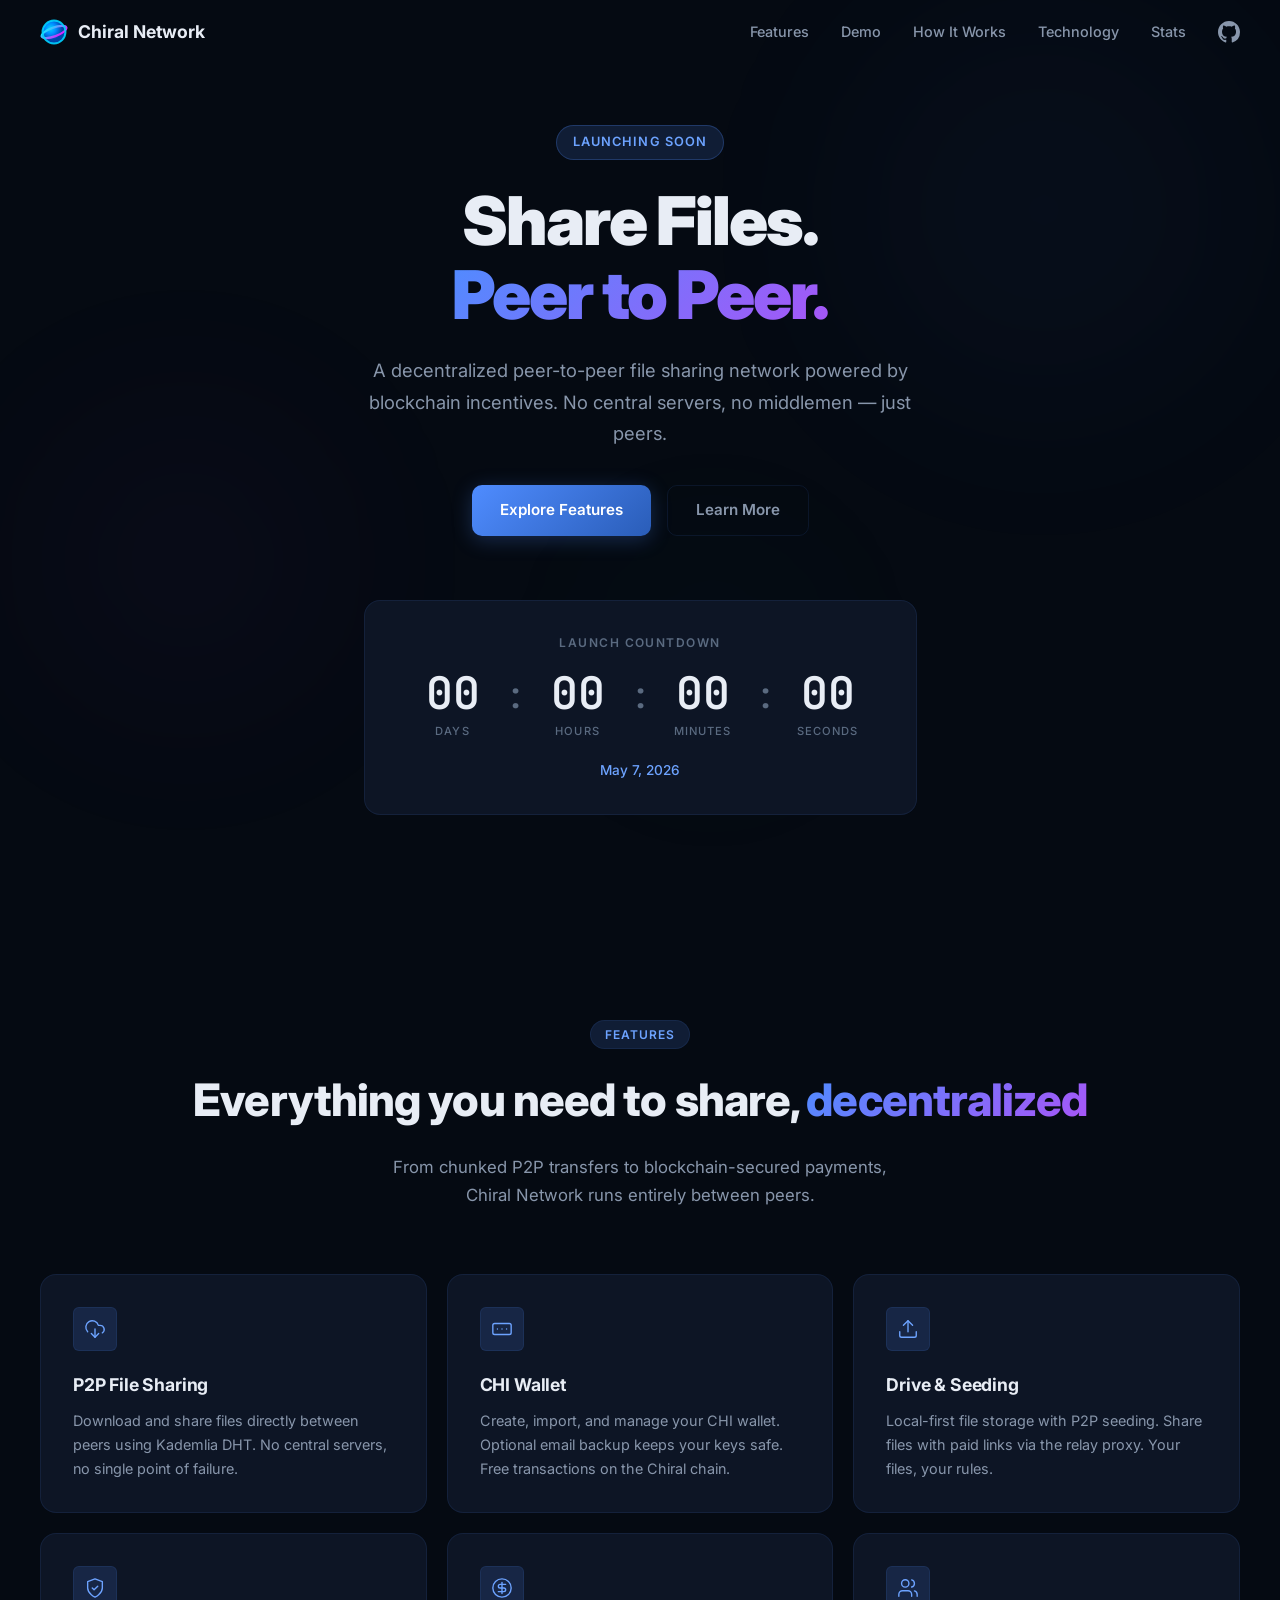
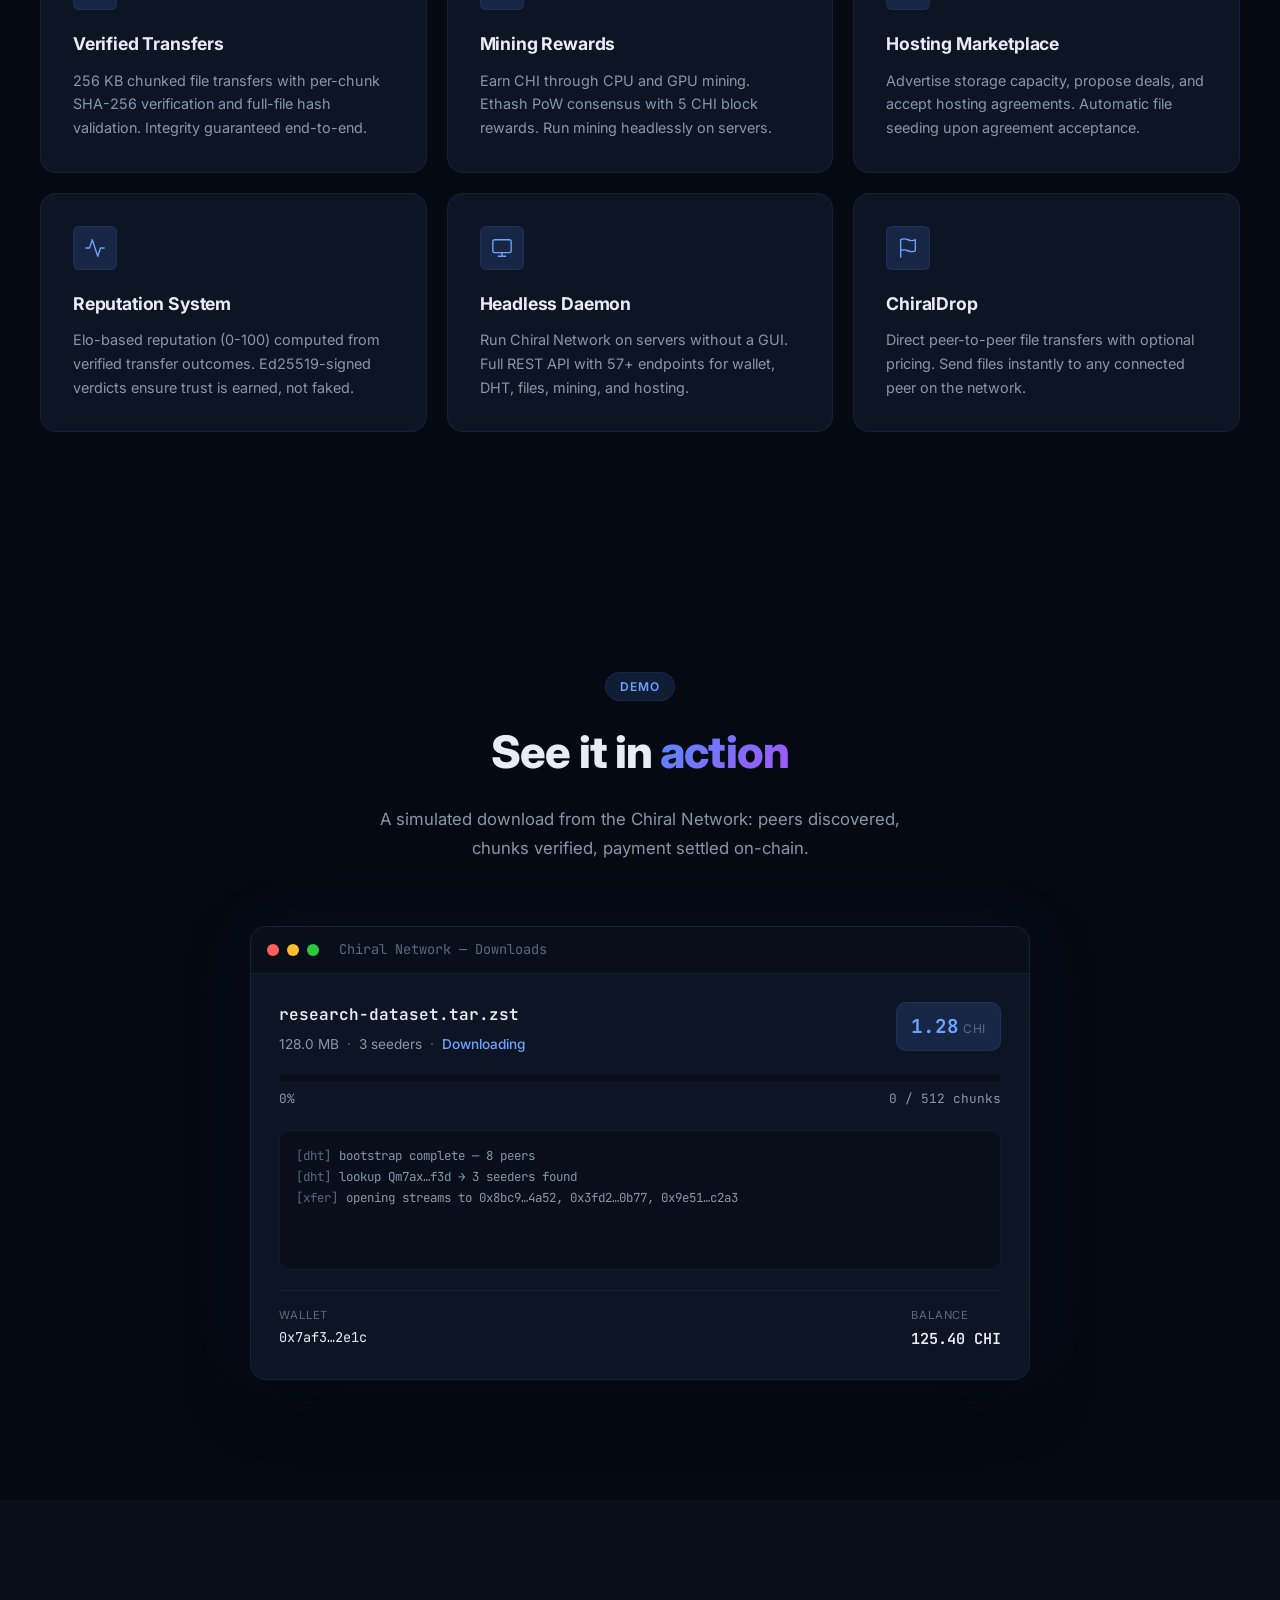
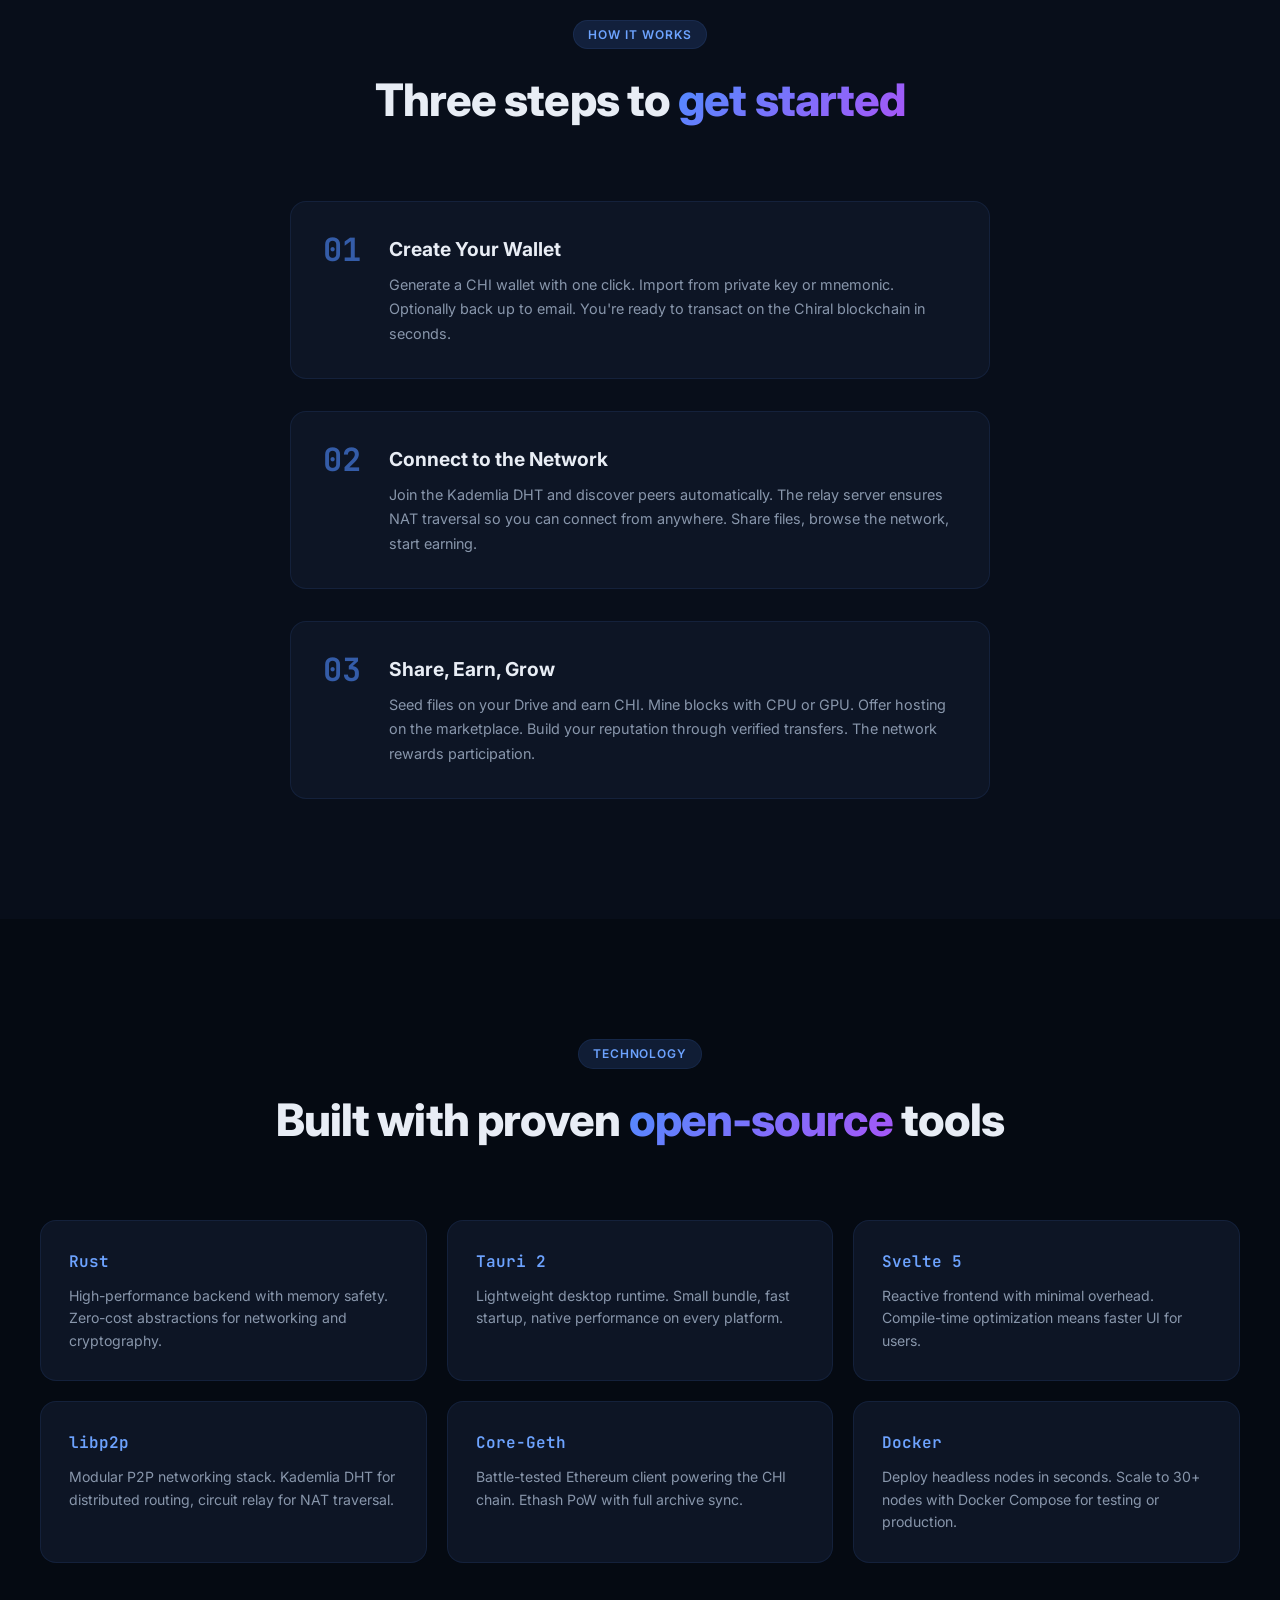
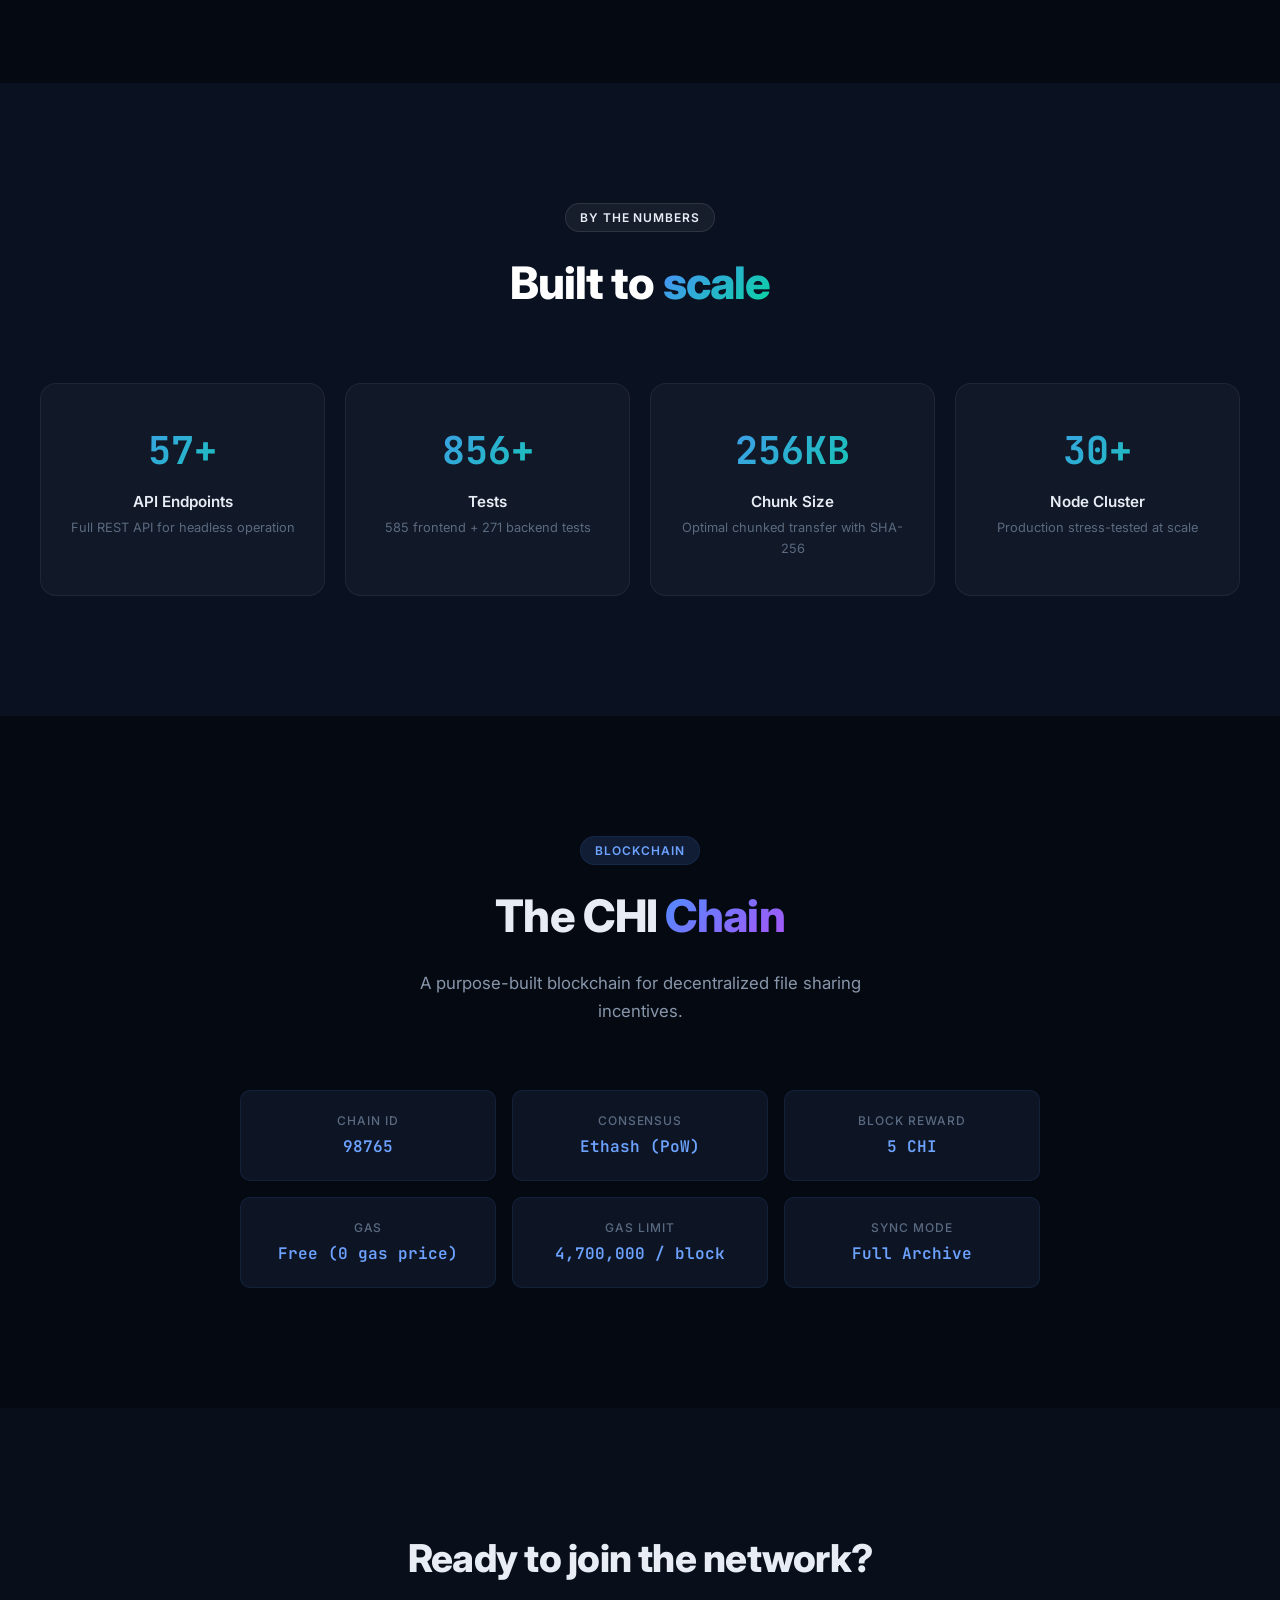
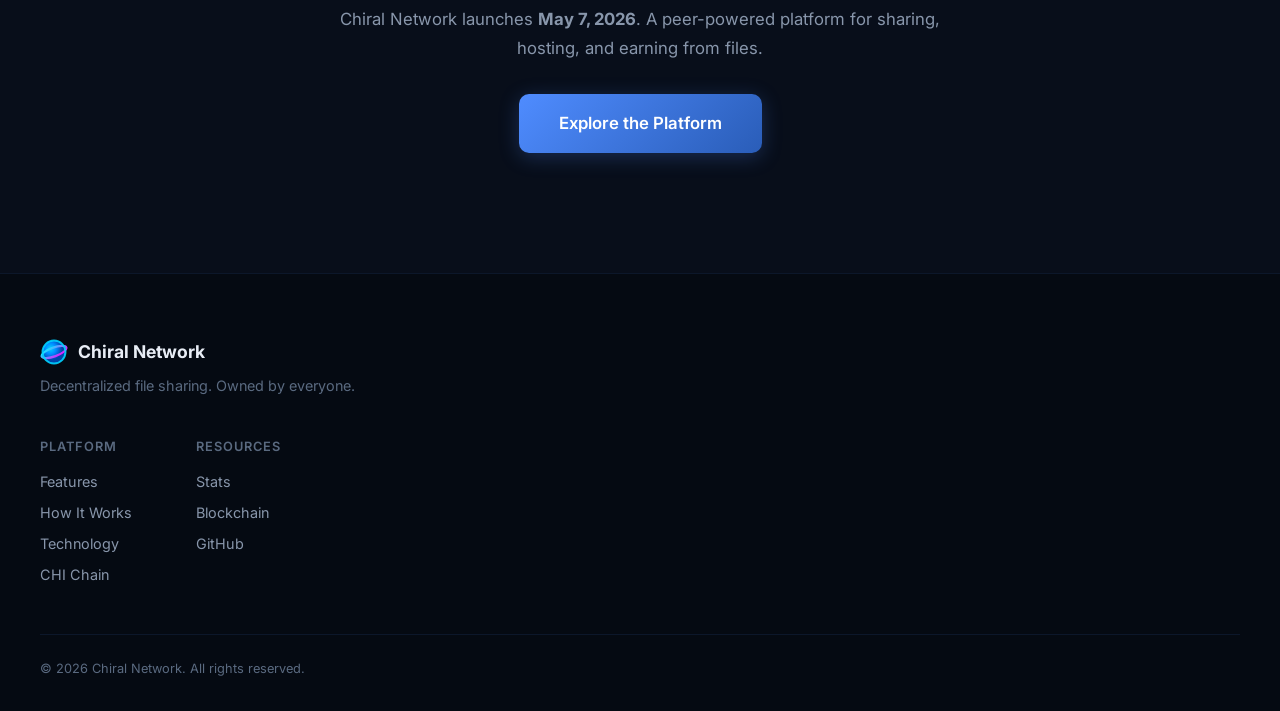
==== index.html @ 7b2ebfac "feat: add simulated download demo section New "See it in action" section with an animated mock of a " ====
<!DOCTYPE html>
<html lang="en">
<head>
  <meta charset="UTF-8">
  <meta name="viewport" content="width=device-width, initial-scale=1.0">
  <title>Chiral Network - Decentralized P2P File Sharing</title>
  <meta name="description" content="Chiral Network is a decentralized peer-to-peer file sharing platform with local Drive seeding, hosting marketplace, and CHI-based payments.">
  <link rel="preconnect" href="https://fonts.googleapis.com">
  <link rel="preconnect" href="https://fonts.gstatic.com" crossorigin>
  <link href="https://fonts.googleapis.com/css2?family=Inter:wght@300;400;500;600;700;800;900&family=JetBrains+Mono:wght@400;500;600&display=swap" rel="stylesheet">
  <link rel="icon" type="image/svg+xml" href="logo.svg">
  <link rel="stylesheet" href="style.css">
</head>
<body>
  <!-- Ambient background -->
  <div class="ambient-bg">
    <div class="orb orb-1"></div>
    <div class="orb orb-2"></div>
    <div class="orb orb-3"></div>
  </div>

  <!-- Navigation -->
  <nav class="nav" id="nav">
    <div class="nav-inner">
      <a href="#" class="nav-logo">
        <img src="logo.svg" alt="Chiral" class="logo-img" width="28" height="28">
        <span>Chiral Network</span>
      </a>
      <div class="nav-links">
        <a href="#features">Features</a>
        <a href="#demo">Demo</a>
        <a href="#how-it-works">How It Works</a>
        <a href="#technology">Technology</a>
        <a href="#stats">Stats</a>
        <a href="https://github.com/chiral-network/chiral-network" target="_blank" rel="noopener" class="nav-github" aria-label="GitHub">
          <svg viewBox="0 0 24 24" fill="currentColor"><path d="M12 0C5.37 0 0 5.37 0 12c0 5.31 3.435 9.795 8.205 11.385.6.105.825-.255.825-.57 0-.285-.015-1.23-.015-2.235-3.015.555-3.795-.735-4.035-1.41-.135-.345-.72-1.41-1.23-1.695-.42-.225-1.02-.78-.015-.795.945-.015 1.62.87 1.845 1.23 1.08 1.815 2.805 1.305 3.495.99.105-.78.42-1.305.765-1.605-2.67-.3-5.46-1.335-5.46-5.925 0-1.305.465-2.385 1.23-3.225-.12-.3-.54-1.53.12-3.18 0 0 1.005-.315 3.3 1.23.96-.27 1.98-.405 3-.405s2.04.135 3 .405c2.295-1.56 3.3-1.23 3.3-1.23.66 1.65.24 2.88.12 3.18.765.84 1.23 1.905 1.23 3.225 0 4.605-2.805 5.625-5.475 5.925.435.375.81 1.095.81 2.22 0 1.605-.015 2.895-.015 3.3 0 .315.225.69.825.57A12.02 12.02 0 0 0 24 12c0-6.63-5.37-12-12-12z"/></svg>
        </a>
      </div>
    </div>
  </nav>

  <!-- Hero -->
  <section class="hero">
    <div class="hero-content">
      <div class="hero-badge">Launching Soon</div>
      <h1 class="hero-title">
        Share Files.<br>
        <span class="gradient-text">Peer to Peer.</span>
      </h1>
      <p class="hero-subtitle">
        A decentralized peer-to-peer file sharing network powered by blockchain incentives.
        No central servers, no middlemen — just peers.
      </p>
      <div class="hero-actions">
        <a href="#features" class="btn btn-primary">Explore Features</a>
        <a href="#how-it-works" class="btn btn-secondary">Learn More</a>
      </div>
    </div>

    <!-- Countdown Timer -->
    <div class="countdown-container">
      <div class="countdown-label">Launch Countdown</div>
      <div class="countdown" id="countdown">
        <div class="countdown-item">
          <span class="countdown-value" id="days">--</span>
          <span class="countdown-unit">Days</span>
        </div>
        <div class="countdown-separator">:</div>
        <div class="countdown-item">
          <span class="countdown-value" id="hours">--</span>
          <span class="countdown-unit">Hours</span>
        </div>
        <div class="countdown-separator">:</div>
        <div class="countdown-item">
          <span class="countdown-value" id="minutes">--</span>
          <span class="countdown-unit">Minutes</span>
        </div>
        <div class="countdown-separator">:</div>
        <div class="countdown-item">
          <span class="countdown-value" id="seconds">--</span>
          <span class="countdown-unit">Seconds</span>
        </div>
      </div>
      <div class="countdown-date">May 7, 2026</div>
    </div>
  </section>

  <!-- Features -->
  <section class="section" id="features">
    <div class="section-inner">
      <div class="section-header">
        <span class="section-tag">Features</span>
        <h2 class="section-title">Everything you need to share, <em>decentralized</em></h2>
        <p class="section-subtitle">From chunked P2P transfers to blockchain-secured payments, Chiral Network runs entirely between peers.</p>
      </div>
      <div class="features-grid">
        <div class="feature-card">
          <div class="feature-icon">
            <svg viewBox="0 0 24 24" fill="none" stroke="currentColor" stroke-width="1.5" stroke-linecap="round" stroke-linejoin="round">
              <path d="M4 14.899A7 7 0 1 1 15.71 8h1.79a4.5 4.5 0 0 1 2.5 8.242"/>
              <path d="M12 12v9"/><path d="m8 17 4 4 4-4"/>
            </svg>
          </div>
          <h3>P2P File Sharing</h3>
          <p>Download and share files directly between peers using Kademlia DHT. No central servers, no single point of failure.</p>
        </div>

        <div class="feature-card">
          <div class="feature-icon">
            <svg viewBox="0 0 24 24" fill="none" stroke="currentColor" stroke-width="1.5" stroke-linecap="round" stroke-linejoin="round">
              <rect x="2" y="6" width="20" height="12" rx="2"/><path d="M12 12h.01"/><path d="M17 12h.01"/><path d="M7 12h.01"/>
            </svg>
          </div>
          <h3>CHI Wallet</h3>
          <p>Create, import, and manage your CHI wallet. Optional email backup keeps your keys safe. Free transactions on the Chiral chain.</p>
        </div>

        <div class="feature-card">
          <div class="feature-icon">
            <svg viewBox="0 0 24 24" fill="none" stroke="currentColor" stroke-width="1.5" stroke-linecap="round" stroke-linejoin="round">
              <path d="M21 15v4a2 2 0 0 1-2 2H5a2 2 0 0 1-2-2v-4"/><polyline points="17 8 12 3 7 8"/><line x1="12" y1="3" x2="12" y2="15"/>
            </svg>
          </div>
          <h3>Drive &amp; Seeding</h3>
          <p>Local-first file storage with P2P seeding. Share files with paid links via the relay proxy. Your files, your rules.</p>
        </div>

        <div class="feature-card">
          <div class="feature-icon">
            <svg viewBox="0 0 24 24" fill="none" stroke="currentColor" stroke-width="1.5" stroke-linecap="round" stroke-linejoin="round">
              <path d="M12 22s8-4 8-10V5l-8-3-8 3v7c0 6 8 10 8 10z"/>
              <path d="m9 12 2 2 4-4"/>
            </svg>
          </div>
          <h3>Verified Transfers</h3>
          <p>256 KB chunked file transfers with per-chunk SHA-256 verification and full-file hash validation. Integrity guaranteed end-to-end.</p>
        </div>

        <div class="feature-card">
          <div class="feature-icon">
            <svg viewBox="0 0 24 24" fill="none" stroke="currentColor" stroke-width="1.5" stroke-linecap="round" stroke-linejoin="round">
              <circle cx="12" cy="12" r="10"/><path d="M16 8h-6a2 2 0 1 0 0 4h4a2 2 0 1 1 0 4H8"/><path d="M12 18V6"/>
            </svg>
          </div>
          <h3>Mining Rewards</h3>
          <p>Earn CHI through CPU and GPU mining. Ethash PoW consensus with 5 CHI block rewards. Run mining headlessly on servers.</p>
        </div>

        <div class="feature-card">
          <div class="feature-icon">
            <svg viewBox="0 0 24 24" fill="none" stroke="currentColor" stroke-width="1.5" stroke-linecap="round" stroke-linejoin="round">
              <path d="M16 21v-2a4 4 0 0 0-4-4H6a4 4 0 0 0-4 4v2"/><circle cx="9" cy="7" r="4"/><path d="M22 21v-2a4 4 0 0 0-3-3.87"/><path d="M16 3.13a4 4 0 0 1 0 7.75"/>
            </svg>
          </div>
          <h3>Hosting Marketplace</h3>
          <p>Advertise storage capacity, propose deals, and accept hosting agreements. Automatic file seeding upon agreement acceptance.</p>
        </div>

        <div class="feature-card">
          <div class="feature-icon">
            <svg viewBox="0 0 24 24" fill="none" stroke="currentColor" stroke-width="1.5" stroke-linecap="round" stroke-linejoin="round">
              <polyline points="22 12 18 12 15 21 9 3 6 12 2 12"/>
            </svg>
          </div>
          <h3>Reputation System</h3>
          <p>Elo-based reputation (0-100) computed from verified transfer outcomes. Ed25519-signed verdicts ensure trust is earned, not faked.</p>
        </div>

        <div class="feature-card">
          <div class="feature-icon">
            <svg viewBox="0 0 24 24" fill="none" stroke="currentColor" stroke-width="1.5" stroke-linecap="round" stroke-linejoin="round">
              <rect x="2" y="3" width="20" height="14" rx="2"/><line x1="8" y1="21" x2="16" y2="21"/><line x1="12" y1="17" x2="12" y2="21"/>
            </svg>
          </div>
          <h3>Headless Daemon</h3>
          <p>Run Chiral Network on servers without a GUI. Full REST API with 57+ endpoints for wallet, DHT, files, mining, and hosting.</p>
        </div>

        <div class="feature-card">
          <div class="feature-icon">
            <svg viewBox="0 0 24 24" fill="none" stroke="currentColor" stroke-width="1.5" stroke-linecap="round" stroke-linejoin="round">
              <path d="M4 15s1-1 4-1 5 2 8 2 4-1 4-1V3s-1 1-4 1-5-2-8-2-4 1-4 1z"/><line x1="4" y1="22" x2="4" y2="15"/>
            </svg>
          </div>
          <h3>ChiralDrop</h3>
          <p>Direct peer-to-peer file transfers with optional pricing. Send files instantly to any connected peer on the network.</p>
        </div>
      </div>
    </div>
  </section>

  <!-- Demo -->
  <section class="section" id="demo">
    <div class="section-inner">
      <div class="section-header">
        <span class="section-tag">Demo</span>
        <h2 class="section-title">See it in <em>action</em></h2>
        <p class="section-subtitle">A simulated download from the Chiral Network: peers discovered, chunks verified, payment settled on-chain.</p>
      </div>
      <div class="demo-window">
        <div class="demo-titlebar">
          <span class="demo-dot demo-dot-red"></span>
          <span class="demo-dot demo-dot-yellow"></span>
          <span class="demo-dot demo-dot-green"></span>
          <span class="demo-title">Chiral Network — Downloads</span>
        </div>
        <div class="demo-body">
          <div class="demo-file">
            <div>
              <div class="demo-file-name">research-dataset.tar.zst</div>
              <div class="demo-file-meta">
                <span>128.0 MB</span>
                <span class="demo-dot-sep">·</span>
                <span id="demo-seeders">searching…</span>
                <span class="demo-dot-sep">·</span>
                <span id="demo-status" class="demo-status">Connecting</span>
              </div>
            </div>
            <div class="demo-cost">
              <span class="demo-cost-value" id="demo-cost">1.28</span>
              <span class="demo-cost-unit">CHI</span>
            </div>
          </div>
          <div class="demo-progress-row">
            <div class="demo-progress-track">
              <div class="demo-progress-fill" id="demo-progress-bar"></div>
            </div>
            <div class="demo-progress-stats">
              <span id="demo-progress-percent">0%</span>
              <span id="demo-progress-chunks">0 / 512 chunks</span>
            </div>
          </div>
          <div class="demo-log" id="demo-log" aria-live="polite"></div>
          <div class="demo-wallet-row">
            <div class="demo-wallet">
              <span class="demo-wallet-label">Wallet</span>
              <span class="demo-wallet-addr">0x7af3…2e1c</span>
            </div>
            <div class="demo-wallet">
              <span class="demo-wallet-label">Balance</span>
              <span class="demo-wallet-value"><span id="demo-balance">125.40</span> CHI</span>
            </div>
          </div>
        </div>
      </div>
    </div>
  </section>

  <!-- How It Works -->
  <section class="section section-alt" id="how-it-works">
    <div class="section-inner">
      <div class="section-header">
        <span class="section-tag">How It Works</span>
        <h2 class="section-title">Three steps to <em>get started</em></h2>
      </div>
      <div class="steps">
        <div class="step">
          <div class="step-number">01</div>
          <div class="step-content">
            <h3>Create Your Wallet</h3>
            <p>Generate a CHI wallet with one click. Import from private key or mnemonic. Optionally back up to email. You're ready to transact on the Chiral blockchain in seconds.</p>
          </div>
        </div>
        <div class="step">
          <div class="step-number">02</div>
          <div class="step-content">
            <h3>Connect to the Network</h3>
            <p>Join the Kademlia DHT and discover peers automatically. The relay server ensures NAT traversal so you can connect from anywhere. Share files, browse the network, start earning.</p>
          </div>
        </div>
        <div class="step">
          <div class="step-number">03</div>
          <div class="step-content">
            <h3>Share, Earn, Grow</h3>
            <p>Seed files on your Drive and earn CHI. Mine blocks with CPU or GPU. Offer hosting on the marketplace. Build your reputation through verified transfers. The network rewards participation.</p>
          </div>
        </div>
      </div>
    </div>
  </section>

  <!-- Technology -->
  <section class="section" id="technology">
    <div class="section-inner">
      <div class="section-header">
        <span class="section-tag">Technology</span>
        <h2 class="section-title">Built with proven <em>open-source</em> tools</h2>
      </div>
      <div class="tech-grid">
        <div class="tech-card">
          <div class="tech-name">Rust</div>
          <div class="tech-desc">High-performance backend with memory safety. Zero-cost abstractions for networking and cryptography.</div>
        </div>
        <div class="tech-card">
          <div class="tech-name">Tauri 2</div>
          <div class="tech-desc">Lightweight desktop runtime. Small bundle, fast startup, native performance on every platform.</div>
        </div>
        <div class="tech-card">
          <div class="tech-name">Svelte 5</div>
          <div class="tech-desc">Reactive frontend with minimal overhead. Compile-time optimization means faster UI for users.</div>
        </div>
        <div class="tech-card">
          <div class="tech-name">libp2p</div>
          <div class="tech-desc">Modular P2P networking stack. Kademlia DHT for distributed routing, circuit relay for NAT traversal.</div>
        </div>
        <div class="tech-card">
          <div class="tech-name">Core-Geth</div>
          <div class="tech-desc">Battle-tested Ethereum client powering the CHI chain. Ethash PoW with full archive sync.</div>
        </div>
        <div class="tech-card">
          <div class="tech-name">Docker</div>
          <div class="tech-desc">Deploy headless nodes in seconds. Scale to 30+ nodes with Docker Compose for testing or production.</div>
        </div>
      </div>
    </div>
  </section>

  <!-- Stats -->
  <section class="section section-dark" id="stats">
    <div class="section-inner">
      <div class="section-header">
        <span class="section-tag section-tag-light">By The Numbers</span>
        <h2 class="section-title section-title-light">Built to <em>scale</em></h2>
      </div>
      <div class="stats-grid">
        <div class="stat-card">
          <div class="stat-value">57+</div>
          <div class="stat-label">API Endpoints</div>
          <div class="stat-desc">Full REST API for headless operation</div>
        </div>
        <div class="stat-card">
          <div class="stat-value">856+</div>
          <div class="stat-label">Tests</div>
          <div class="stat-desc">585 frontend + 271 backend tests</div>
        </div>
        <div class="stat-card">
          <div class="stat-value">256KB</div>
          <div class="stat-label">Chunk Size</div>
          <div class="stat-desc">Optimal chunked transfer with SHA-256</div>
        </div>
        <div class="stat-card">
          <div class="stat-value">30+</div>
          <div class="stat-label">Node Cluster</div>
          <div class="stat-desc">Production stress-tested at scale</div>
        </div>
      </div>
    </div>
  </section>

  <!-- Blockchain -->
  <section class="section" id="blockchain">
    <div class="section-inner">
      <div class="section-header">
        <span class="section-tag">Blockchain</span>
        <h2 class="section-title">The CHI <em>Chain</em></h2>
        <p class="section-subtitle">A purpose-built blockchain for decentralized file sharing incentives.</p>
      </div>
      <div class="chain-specs">
        <div class="chain-spec">
          <span class="chain-spec-label">Chain ID</span>
          <span class="chain-spec-value">98765</span>
        </div>
        <div class="chain-spec">
          <span class="chain-spec-label">Consensus</span>
          <span class="chain-spec-value">Ethash (PoW)</span>
        </div>
        <div class="chain-spec">
          <span class="chain-spec-label">Block Reward</span>
          <span class="chain-spec-value">5 CHI</span>
        </div>
        <div class="chain-spec">
          <span class="chain-spec-label">Gas</span>
          <span class="chain-spec-value">Free (0 gas price)</span>
        </div>
        <div class="chain-spec">
          <span class="chain-spec-label">Gas Limit</span>
          <span class="chain-spec-value">4,700,000 / block</span>
        </div>
        <div class="chain-spec">
          <span class="chain-spec-label">Sync Mode</span>
          <span class="chain-spec-value">Full Archive</span>
        </div>
      </div>
    </div>
  </section>

  <!-- CTA -->
  <section class="section section-cta">
    <div class="section-inner">
      <div class="cta-content">
        <h2>Ready to join the network?</h2>
        <p>Chiral Network launches <strong>May 7, 2026</strong>. A peer-powered platform for sharing, hosting, and earning from files.</p>
        <div class="cta-actions">
          <a href="#features" class="btn btn-primary btn-large">Explore the Platform</a>
        </div>
      </div>
    </div>
  </section>

  <!-- Footer -->
  <footer class="footer">
    <div class="footer-inner">
      <div class="footer-brand">
        <div class="footer-logo">
          <img src="logo.svg" alt="Chiral" class="logo-img" width="28" height="28">
          <span>Chiral Network</span>
        </div>
        <p class="footer-tagline">Decentralized file sharing. Owned by everyone.</p>
      </div>
      <div class="footer-links">
        <div class="footer-col">
          <h4>Platform</h4>
          <a href="#features">Features</a>
          <a href="#how-it-works">How It Works</a>
          <a href="#technology">Technology</a>
          <a href="#blockchain">CHI Chain</a>
        </div>
        <div class="footer-col">
          <h4>Resources</h4>
          <a href="#stats">Stats</a>
          <a href="#blockchain">Blockchain</a>
          <a href="https://github.com/chiral-network/chiral-network" target="_blank" rel="noopener">GitHub</a>
        </div>
      </div>
      <div class="footer-bottom">
        <p>&copy; 2026 Chiral Network. All rights reserved.</p>
      </div>
    </div>
  </footer>

  <script src="script.js"></script>
</body>
</html>
---- style.css ----
/* ============================================
   Chiral Network — Launch Site Styles
   ============================================ */

*, *::before, *::after {
  margin: 0;
  padding: 0;
  box-sizing: border-box;
}

:root {
  --bg-primary: #050a12;
  --bg-secondary: #0a1120;
  --bg-card: #0d1525;
  --bg-card-hover: #111d33;
  --bg-alt: #080e1a;
  --text-primary: #e8edf5;
  --text-secondary: #8896ab;
  --text-tertiary: #5a6a80;
  --accent: #4f8cff;
  --accent-bright: #6da3ff;
  --accent-dim: #2a5db8;
  --accent-glow: rgba(79, 140, 255, 0.15);
  --gradient-1: #4f8cff;
  --gradient-2: #a855f7;
  --gradient-3: #06d6a0;
  --border: rgba(79, 140, 255, 0.1);
  --border-hover: rgba(79, 140, 255, 0.25);
  --radius: 16px;
  --radius-sm: 10px;
  --radius-xs: 6px;
  --font-sans: 'Inter', -apple-system, BlinkMacSystemFont, sans-serif;
  --font-mono: 'JetBrains Mono', monospace;
}

html {
  scroll-behavior: smooth;
  font-size: 16px;
}

body {
  font-family: var(--font-sans);
  background: var(--bg-primary);
  color: var(--text-primary);
  line-height: 1.6;
  overflow-x: hidden;
  -webkit-font-smoothing: antialiased;
}

/* ============================================
   Ambient Background
   ============================================ */

.ambient-bg {
  position: fixed;
  inset: 0;
  z-index: -1;
  overflow: hidden;
  pointer-events: none;
}

.orb {
  position: absolute;
  border-radius: 50%;
  filter: blur(100px);
  opacity: 0.4;
}

.orb-1 {
  width: 600px;
  height: 600px;
  background: radial-gradient(circle, rgba(79, 140, 255, 0.15) 0%, transparent 70%);
  top: -10%;
  right: -5%;
  animation: float-1 20s ease-in-out infinite;
}

.orb-2 {
  width: 500px;
  height: 500px;
  background: radial-gradient(circle, rgba(168, 85, 247, 0.12) 0%, transparent 70%);
  bottom: 10%;
  left: -5%;
  animation: float-2 25s ease-in-out infinite;
}

.orb-3 {
  width: 400px;
  height: 400px;
  background: radial-gradient(circle, rgba(6, 214, 160, 0.08) 0%, transparent 70%);
  top: 50%;
  left: 40%;
  animation: float-3 30s ease-in-out infinite;
}

@keyframes float-1 {
  0%, 100% { transform: translate(0, 0); }
  33% { transform: translate(-30px, 40px); }
  66% { transform: translate(20px, -20px); }
}

@keyframes float-2 {
  0%, 100% { transform: translate(0, 0); }
  33% { transform: translate(40px, -30px); }
  66% { transform: translate(-20px, 30px); }
}

@keyframes float-3 {
  0%, 100% { transform: translate(0, 0); }
  33% { transform: translate(-25px, -35px); }
  66% { transform: translate(35px, 25px); }
}

/* ============================================
   Navigation
   ============================================ */

.nav {
  position: fixed;
  top: 0;
  left: 0;
  right: 0;
  z-index: 100;
  padding: 0 24px;
  transition: background 0.3s, backdrop-filter 0.3s;
}

.nav.scrolled {
  background: rgba(5, 10, 18, 0.85);
  backdrop-filter: blur(20px);
  border-bottom: 1px solid var(--border);
}

.nav-inner {
  max-width: 1200px;
  margin: 0 auto;
  display: flex;
  align-items: center;
  justify-content: space-between;
  height: 64px;
}

.nav-logo {
  display: flex;
  align-items: center;
  gap: 10px;
  text-decoration: none;
  color: var(--text-primary);
  font-weight: 700;
  font-size: 1.1rem;
}

.logo-img {
  width: 28px;
  height: 28px;
  object-fit: contain;
}

.nav-links {
  display: flex;
  gap: 32px;
}

.nav-links a {
  text-decoration: none;
  color: var(--text-secondary);
  font-size: 0.9rem;
  font-weight: 500;
  transition: color 0.2s;
}

.nav-links a:hover {
  color: var(--text-primary);
}

.nav-github {
  display: flex;
  align-items: center;
  color: #8896ab;
  transition: color 0.2s;
}

.nav-github:hover {
  color: #e8edf5;
}

.nav-github svg {
  width: 22px;
  height: 22px;
  fill: currentColor;
}

/* ============================================
   Hero
   ============================================ */

.hero {
  min-height: 100vh;
  display: flex;
  flex-direction: column;
  align-items: center;
  justify-content: center;
  padding: 120px 24px 80px;
  text-align: center;
}

.hero-content {
  max-width: 720px;
}

.hero-badge {
  display: inline-block;
  padding: 6px 16px;
  background: var(--accent-glow);
  border: 1px solid var(--border-hover);
  border-radius: 100px;
  font-size: 0.8rem;
  font-weight: 600;
  color: var(--accent-bright);
  text-transform: uppercase;
  letter-spacing: 0.08em;
  margin-bottom: 24px;
}

.hero-title {
  font-size: clamp(2.5rem, 6vw, 4.2rem);
  font-weight: 900;
  line-height: 1.1;
  letter-spacing: -0.03em;
  margin-bottom: 24px;
}

.gradient-text {
  background: linear-gradient(135deg, var(--gradient-1), var(--gradient-2));
  -webkit-background-clip: text;
  -webkit-text-fill-color: transparent;
  background-clip: text;
}

.hero-subtitle {
  font-size: 1.15rem;
  color: var(--text-secondary);
  line-height: 1.7;
  max-width: 560px;
  margin: 0 auto 36px;
}

.hero-actions {
  display: flex;
  gap: 16px;
  justify-content: center;
  flex-wrap: wrap;
}

/* ============================================
   Buttons
   ============================================ */

.btn {
  display: inline-flex;
  align-items: center;
  justify-content: center;
  padding: 12px 28px;
  border-radius: var(--radius-sm);
  font-size: 0.95rem;
  font-weight: 600;
  text-decoration: none;
  transition: all 0.2s;
  cursor: pointer;
  border: none;
  font-family: var(--font-sans);
}

.btn-primary {
  background: linear-gradient(135deg, var(--accent), var(--accent-dim));
  color: #fff;
  box-shadow: 0 4px 20px rgba(79, 140, 255, 0.25);
}

.btn-primary:hover {
  box-shadow: 0 6px 30px rgba(79, 140, 255, 0.4);
  transform: translateY(-1px);
}

.btn-secondary {
  background: transparent;
  color: var(--text-secondary);
  border: 1px solid var(--border);
}

.btn-secondary:hover {
  border-color: var(--border-hover);
  color: var(--text-primary);
  background: var(--accent-glow);
}

.btn-large {
  padding: 16px 40px;
  font-size: 1.05rem;
}

/* ============================================
   Countdown
   ============================================ */

.countdown-container {
  margin-top: 64px;
  padding: 32px 48px;
  background: var(--bg-card);
  border: 1px solid var(--border);
  border-radius: var(--radius);
  backdrop-filter: blur(10px);
}

.countdown-label {
  font-size: 0.75rem;
  text-transform: uppercase;
  letter-spacing: 0.12em;
  color: var(--text-tertiary);
  font-weight: 600;
  margin-bottom: 16px;
}

.countdown {
  display: flex;
  align-items: center;
  gap: 12px;
  justify-content: center;
}

.countdown-item {
  display: flex;
  flex-direction: column;
  align-items: center;
  min-width: 80px;
}

.countdown-value {
  font-family: var(--font-mono);
  font-size: 2.8rem;
  font-weight: 600;
  color: var(--text-primary);
  line-height: 1;
}

.countdown-unit {
  font-size: 0.7rem;
  text-transform: uppercase;
  letter-spacing: 0.1em;
  color: var(--text-tertiary);
  margin-top: 8px;
  font-weight: 500;
}

.countdown-separator {
  font-family: var(--font-mono);
  font-size: 2.2rem;
  color: var(--text-tertiary);
  margin-bottom: 20px;
  animation: blink 1s step-end infinite;
}

@keyframes blink {
  50% { opacity: 0.3; }
}

.countdown-date {
  margin-top: 16px;
  font-size: 0.85rem;
  color: var(--accent-bright);
  font-weight: 500;
}

/* ============================================
   Sections
   ============================================ */

.section {
  padding: 120px 24px;
}

.section-alt {
  background: var(--bg-alt);
}

.section-dark {
  background: var(--bg-secondary);
}

.section-inner {
  max-width: 1200px;
  margin: 0 auto;
}

.section-header {
  text-align: center;
  margin-bottom: 64px;
}

.section-tag {
  display: inline-block;
  padding: 4px 14px;
  background: var(--accent-glow);
  border: 1px solid var(--border);
  border-radius: 100px;
  font-size: 0.75rem;
  font-weight: 600;
  color: var(--accent-bright);
  text-transform: uppercase;
  letter-spacing: 0.08em;
  margin-bottom: 16px;
}

.section-tag-light {
  background: rgba(255, 255, 255, 0.05);
  border-color: rgba(255, 255, 255, 0.1);
  color: var(--text-primary);
}

.section-title {
  font-size: clamp(1.8rem, 4vw, 2.8rem);
  font-weight: 800;
  letter-spacing: -0.02em;
  margin-bottom: 16px;
}

.section-title em {
  font-style: normal;
  background: linear-gradient(135deg, var(--gradient-1), var(--gradient-2));
  -webkit-background-clip: text;
  -webkit-text-fill-color: transparent;
  background-clip: text;
}

.section-title-light {
  color: #fff;
}

.section-title-light em {
  background: linear-gradient(135deg, var(--gradient-1), var(--gradient-3));
  -webkit-background-clip: text;
  -webkit-text-fill-color: transparent;
  background-clip: text;
}

.section-subtitle {
  font-size: 1.05rem;
  color: var(--text-secondary);
  max-width: 520px;
  margin: 0 auto;
  line-height: 1.7;
}

/* ============================================
   Features Grid
   ============================================ */

.features-grid {
  display: grid;
  grid-template-columns: repeat(3, 1fr);
  gap: 20px;
}

.feature-card {
  padding: 32px;
  background: var(--bg-card);
  border: 1px solid var(--border);
  border-radius: var(--radius);
  transition: all 0.3s;
}

.feature-card:hover {
  border-color: var(--border-hover);
  background: var(--bg-card-hover);
  transform: translateY(-2px);
  box-shadow: 0 8px 40px rgba(0, 0, 0, 0.3);
}

.feature-icon {
  width: 44px;
  height: 44px;
  display: flex;
  align-items: center;
  justify-content: center;
  background: var(--accent-glow);
  border: 1px solid var(--border);
  border-radius: var(--radius-xs);
  margin-bottom: 20px;
  color: var(--accent-bright);
}

.feature-icon svg {
  width: 22px;
  height: 22px;
}

.feature-card h3 {
  font-size: 1.1rem;
  font-weight: 700;
  margin-bottom: 10px;
  letter-spacing: -0.01em;
}

.feature-card p {
  font-size: 0.9rem;
  color: var(--text-secondary);
  line-height: 1.65;
}

/* ============================================
   Steps (How It Works)
   ============================================ */

.steps {
  display: flex;
  flex-direction: column;
  gap: 32px;
  max-width: 700px;
  margin: 0 auto;
}

.step {
  display: flex;
  gap: 28px;
  align-items: flex-start;
  padding: 32px;
  background: var(--bg-card);
  border: 1px solid var(--border);
  border-radius: var(--radius);
  transition: border-color 0.3s;
}

.step:hover {
  border-color: var(--border-hover);
}

.step-number {
  font-family: var(--font-mono);
  font-size: 2rem;
  font-weight: 700;
  color: var(--accent);
  opacity: 0.6;
  line-height: 1;
  flex-shrink: 0;
}

.step-content h3 {
  font-size: 1.2rem;
  font-weight: 700;
  margin-bottom: 8px;
}

.step-content p {
  font-size: 0.9rem;
  color: var(--text-secondary);
  line-height: 1.7;
}

/* ============================================
   Tech Grid
   ============================================ */

.tech-grid {
  display: grid;
  grid-template-columns: repeat(3, 1fr);
  gap: 20px;
}

.tech-card {
  padding: 28px;
  background: var(--bg-card);
  border: 1px solid var(--border);
  border-radius: var(--radius);
  transition: all 0.3s;
}

.tech-card:hover {
  border-color: var(--border-hover);
}

.tech-name {
  font-family: var(--font-mono);
  font-size: 1rem;
  font-weight: 600;
  color: var(--accent-bright);
  margin-bottom: 10px;
}

.tech-desc {
  font-size: 0.88rem;
  color: var(--text-secondary);
  line-height: 1.6;
}

/* ============================================
   Stats
   ============================================ */

.stats-grid {
  display: grid;
  grid-template-columns: repeat(4, 1fr);
  gap: 20px;
}

.stat-card {
  text-align: center;
  padding: 36px 24px;
  background: rgba(255, 255, 255, 0.03);
  border: 1px solid rgba(255, 255, 255, 0.06);
  border-radius: var(--radius);
  transition: border-color 0.3s;
}

.stat-card:hover {
  border-color: rgba(255, 255, 255, 0.12);
}

.stat-value {
  font-family: var(--font-mono);
  font-size: 2.4rem;
  font-weight: 700;
  background: linear-gradient(135deg, var(--gradient-1), var(--gradient-3));
  -webkit-background-clip: text;
  -webkit-text-fill-color: transparent;
  background-clip: text;
  margin-bottom: 8px;
}

.stat-label {
  font-size: 0.95rem;
  font-weight: 600;
  color: var(--text-primary);
  margin-bottom: 4px;
}

.stat-desc {
  font-size: 0.8rem;
  color: var(--text-tertiary);
}

/* ============================================
   Chain Specs
   ============================================ */

.chain-specs {
  display: grid;
  grid-template-columns: repeat(3, 1fr);
  gap: 16px;
  max-width: 800px;
  margin: 0 auto;
}

.chain-spec {
  display: flex;
  flex-direction: column;
  gap: 4px;
  padding: 20px;
  background: var(--bg-card);
  border: 1px solid var(--border);
  border-radius: var(--radius-sm);
  text-align: center;
}

.chain-spec-label {
  font-size: 0.75rem;
  text-transform: uppercase;
  letter-spacing: 0.08em;
  color: var(--text-tertiary);
  font-weight: 500;
}

.chain-spec-value {
  font-family: var(--font-mono);
  font-size: 1rem;
  font-weight: 600;
  color: var(--accent-bright);
}

/* ============================================
   CTA
   ============================================ */

.section-cta {
  background: var(--bg-alt);
}

.cta-content {
  text-align: center;
  max-width: 600px;
  margin: 0 auto;
}

.cta-content h2 {
  font-size: clamp(1.8rem, 4vw, 2.4rem);
  font-weight: 800;
  letter-spacing: -0.02em;
  margin-bottom: 16px;
}

.cta-content p {
  font-size: 1.05rem;
  color: var(--text-secondary);
  margin-bottom: 32px;
  line-height: 1.7;
}

.cta-actions {
  display: flex;
  justify-content: center;
}

/* ============================================
   Footer
   ============================================ */

.footer {
  padding: 64px 24px 32px;
  border-top: 1px solid var(--border);
  background: var(--bg-primary);
}

.footer-inner {
  max-width: 1200px;
  margin: 0 auto;
}

.footer-brand {
  margin-bottom: 40px;
}

.footer-logo {
  display: flex;
  align-items: center;
  gap: 10px;
  font-weight: 700;
  font-size: 1.1rem;
  margin-bottom: 8px;
}

.footer-tagline {
  color: var(--text-tertiary);
  font-size: 0.9rem;
}

.footer-links {
  display: flex;
  gap: 64px;
  margin-bottom: 40px;
}

.footer-col h4 {
  font-size: 0.8rem;
  text-transform: uppercase;
  letter-spacing: 0.08em;
  color: var(--text-tertiary);
  font-weight: 600;
  margin-bottom: 12px;
}

.footer-col a {
  display: block;
  color: var(--text-secondary);
  text-decoration: none;
  font-size: 0.9rem;
  margin-bottom: 8px;
  transition: color 0.2s;
}

.footer-col a:hover {
  color: var(--text-primary);
}

.footer-bottom {
  padding-top: 24px;
  border-top: 1px solid var(--border);
}

.footer-bottom p {
  font-size: 0.8rem;
  color: var(--text-tertiary);
}

/* ============================================
   Scroll Animations
   ============================================ */

.fade-in {
  opacity: 0;
  transform: translateY(20px);
  transition: opacity 0.6s ease, transform 0.6s ease;
}

.fade-in.visible {
  opacity: 1;
  transform: translateY(0);
}

/* ============================================
   Responsive
   ============================================ */

@media (max-width: 1024px) {
  .features-grid {
    grid-template-columns: repeat(2, 1fr);
  }

  .tech-grid {
    grid-template-columns: repeat(2, 1fr);
  }

  .stats-grid {
    grid-template-columns: repeat(2, 1fr);
  }

  .chain-specs {
    grid-template-columns: repeat(2, 1fr);
  }
}

@media (max-width: 768px) {
  .nav-links {
    display: none;
  }

  .hero {
    padding: 100px 20px 60px;
  }

  .hero-title {
    font-size: 2.2rem;
  }

  .countdown-container {
    padding: 24px 20px;
    width: 100%;
    max-width: 380px;
  }

  .countdown-value {
    font-size: 2rem;
  }

  .countdown-item {
    min-width: 60px;
  }

  .countdown-separator {
    font-size: 1.6rem;
  }

  .features-grid,
  .tech-grid {
    grid-template-columns: 1fr;
  }

  .stats-grid {
    grid-template-columns: repeat(2, 1fr);
  }

  .chain-specs {
    grid-template-columns: 1fr;
  }

  .step {
    flex-direction: column;
    gap: 16px;
  }

  .section {
    padding: 80px 20px;
  }

  .footer-links {
    flex-direction: column;
    gap: 32px;
  }
}

@media (max-width: 480px) {
  .stats-grid {
    grid-template-columns: 1fr;
  }

  .countdown {
    gap: 6px;
  }

  .countdown-value {
    font-size: 1.6rem;
  }

  .countdown-item {
    min-width: 50px;
  }

  .hero-actions {
    flex-direction: column;
    width: 100%;
  }

  .btn {
    width: 100%;
  }
}

/* ============================================
   Demo Section
   ============================================ */

.demo-window {
  max-width: 780px;
  margin: 0 auto;
  background: var(--bg-card);
  border: 1px solid var(--border);
  border-radius: var(--radius);
  overflow: hidden;
  box-shadow: 0 20px 60px rgba(0, 0, 0, 0.4), 0 0 80px rgba(79, 140, 255, 0.08);
}

.demo-titlebar {
  display: flex;
  align-items: center;
  gap: 8px;
  padding: 12px 16px;
  background: var(--bg-alt);
  border-bottom: 1px solid var(--border);
}

.demo-dot {
  width: 12px;
  height: 12px;
  border-radius: 50%;
  display: inline-block;
}

.demo-dot-red    { background: #ff5f57; }
.demo-dot-yellow { background: #febc2e; }
.demo-dot-green  { background: #28c840; }

.demo-title {
  margin-left: 12px;
  font-size: 0.85rem;
  color: var(--text-tertiary);
  font-family: var(--font-mono);
}

.demo-body {
  padding: 28px;
  display: flex;
  flex-direction: column;
  gap: 20px;
}

.demo-file {
  display: flex;
  justify-content: space-between;
  align-items: flex-start;
  gap: 16px;
}

.demo-file-name {
  font-family: var(--font-mono);
  font-size: 1rem;
  font-weight: 600;
  color: var(--text-primary);
  margin-bottom: 6px;
}

.demo-file-meta {
  display: flex;
  gap: 8px;
  font-size: 0.85rem;
  color: var(--text-secondary);
  align-items: center;
  flex-wrap: wrap;
}

.demo-dot-sep {
  color: var(--text-tertiary);
}

.demo-status {
  color: var(--accent-bright);
  font-weight: 500;
}

.demo-status.demo-status-complete {
  color: var(--gradient-3);
}

.demo-cost {
  display: flex;
  align-items: baseline;
  gap: 4px;
  padding: 8px 14px;
  background: var(--accent-glow);
  border: 1px solid var(--border);
  border-radius: var(--radius-sm);
}

.demo-cost-value {
  font-family: var(--font-mono);
  font-size: 1.2rem;
  font-weight: 700;
  color: var(--accent-bright);
}

.demo-cost-unit {
  font-size: 0.75rem;
  color: var(--text-tertiary);
  letter-spacing: 0.05em;
}

.demo-progress-row {
  display: flex;
  flex-direction: column;
  gap: 8px;
}

.demo-progress-track {
  height: 6px;
  background: var(--bg-alt);
  border-radius: 999px;
  overflow: hidden;
  position: relative;
}

.demo-progress-fill {
  height: 100%;
  width: 0%;
  background: linear-gradient(90deg, var(--gradient-1), var(--gradient-2));
  border-radius: 999px;
  transition: width 120ms linear;
  position: relative;
}

.demo-progress-fill::after {
  content: '';
  position: absolute;
  top: 0; right: 0; bottom: 0;
  width: 20px;
  background: linear-gradient(90deg, transparent, rgba(255, 255, 255, 0.4));
  animation: demo-shimmer 1.5s infinite;
}

@keyframes demo-shimmer {
  0%, 100% { opacity: 0.3; }
  50% { opacity: 1; }
}

.demo-progress-stats {
  display: flex;
  justify-content: space-between;
  font-family: var(--font-mono);
  font-size: 0.8rem;
  color: var(--text-secondary);
}

.demo-log {
  background: var(--bg-alt);
  border: 1px solid var(--border);
  border-radius: var(--radius-sm);
  padding: 14px 16px;
  font-family: var(--font-mono);
  font-size: 0.78rem;
  color: var(--text-secondary);
  line-height: 1.7;
  min-height: 140px;
  max-height: 140px;
  overflow: hidden;
}

.demo-log-line {
  opacity: 0;
  animation: demo-log-in 0.25s ease-out forwards;
  white-space: nowrap;
  overflow: hidden;
  text-overflow: ellipsis;
}

@keyframes demo-log-in {
  from { opacity: 0; transform: translateY(4px); }
  to   { opacity: 1; transform: translateY(0); }
}

.demo-log-prefix {
  color: var(--text-tertiary);
  margin-right: 8px;
}

.demo-log-info   { color: var(--text-secondary); }
.demo-log-chunk  { color: var(--accent-bright); }
.demo-log-ok     { color: var(--gradient-3); }
.demo-log-tx     { color: var(--gradient-2); }

.demo-wallet-row {
  display: flex;
  justify-content: space-between;
  gap: 16px;
  padding-top: 16px;
  border-top: 1px solid var(--border);
}

.demo-wallet {
  display: flex;
  flex-direction: column;
  gap: 2px;
}

.demo-wallet-label {
  font-size: 0.7rem;
  text-transform: uppercase;
  letter-spacing: 0.08em;
  color: var(--text-tertiary);
}

.demo-wallet-addr {
  font-family: var(--font-mono);
  font-size: 0.85rem;
  color: var(--text-primary);
}

.demo-wallet-value {
  font-family: var(--font-mono);
  font-size: 0.95rem;
  font-weight: 600;
  color: var(--text-primary);
}

#demo-balance {
  transition: color 0.3s;
}

#demo-balance.demo-balance-flash {
  color: var(--gradient-2);
}

@media (max-width: 600px) {
  .demo-body { padding: 20px; }
  .demo-file { flex-direction: column; }
  .demo-log { font-size: 0.7rem; min-height: 120px; max-height: 120px; }
}
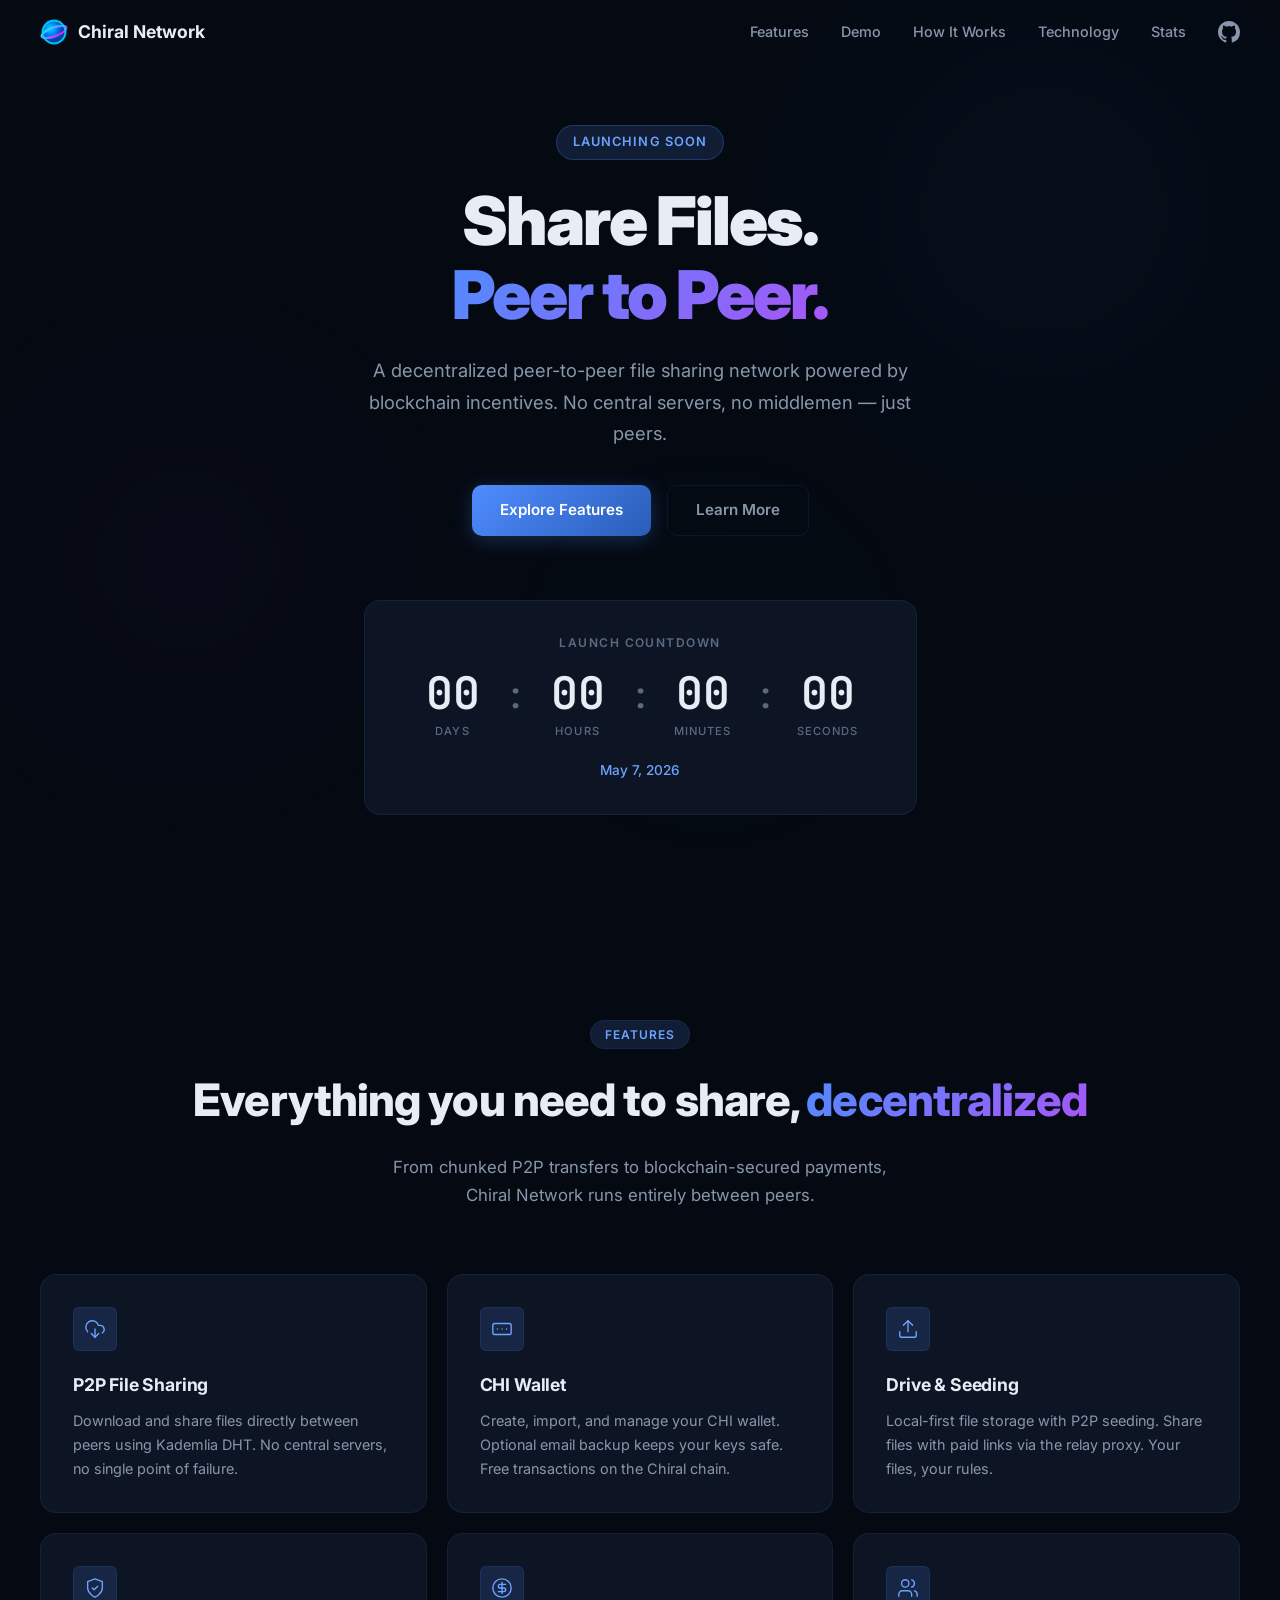
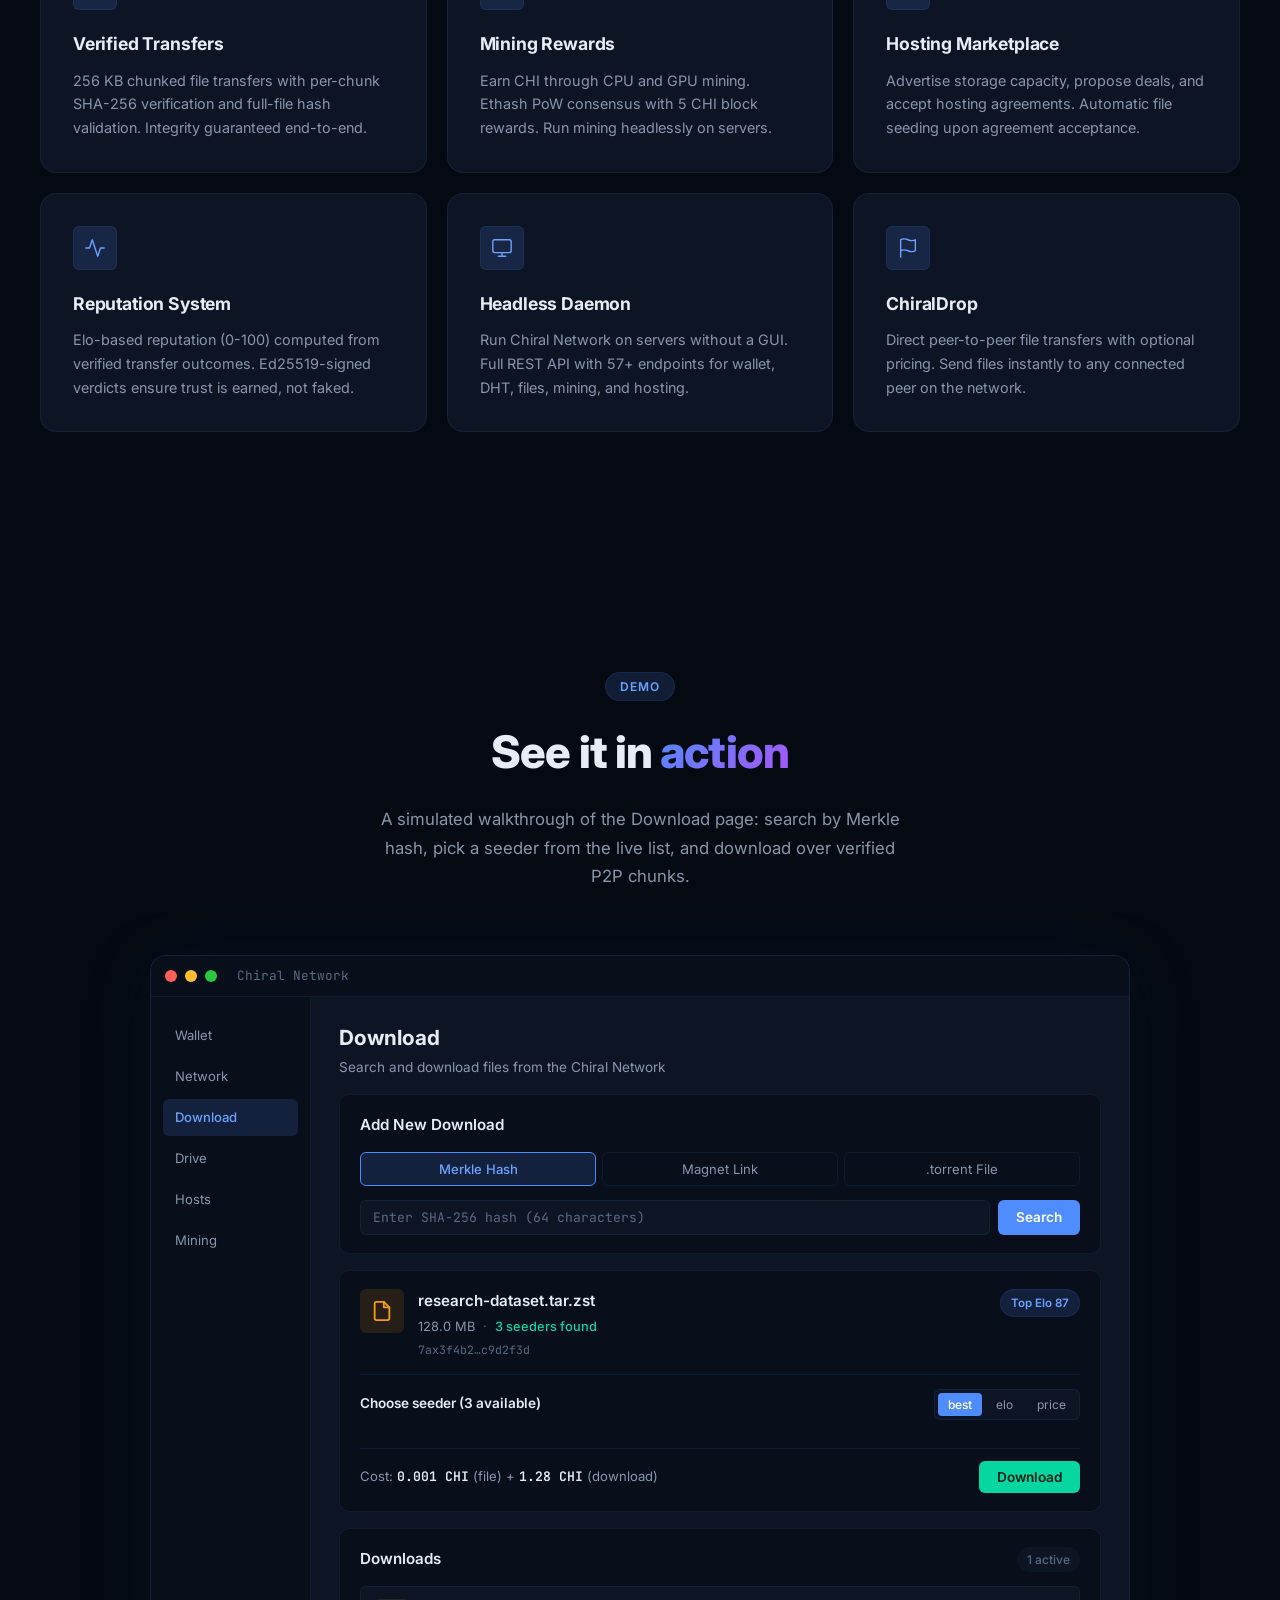
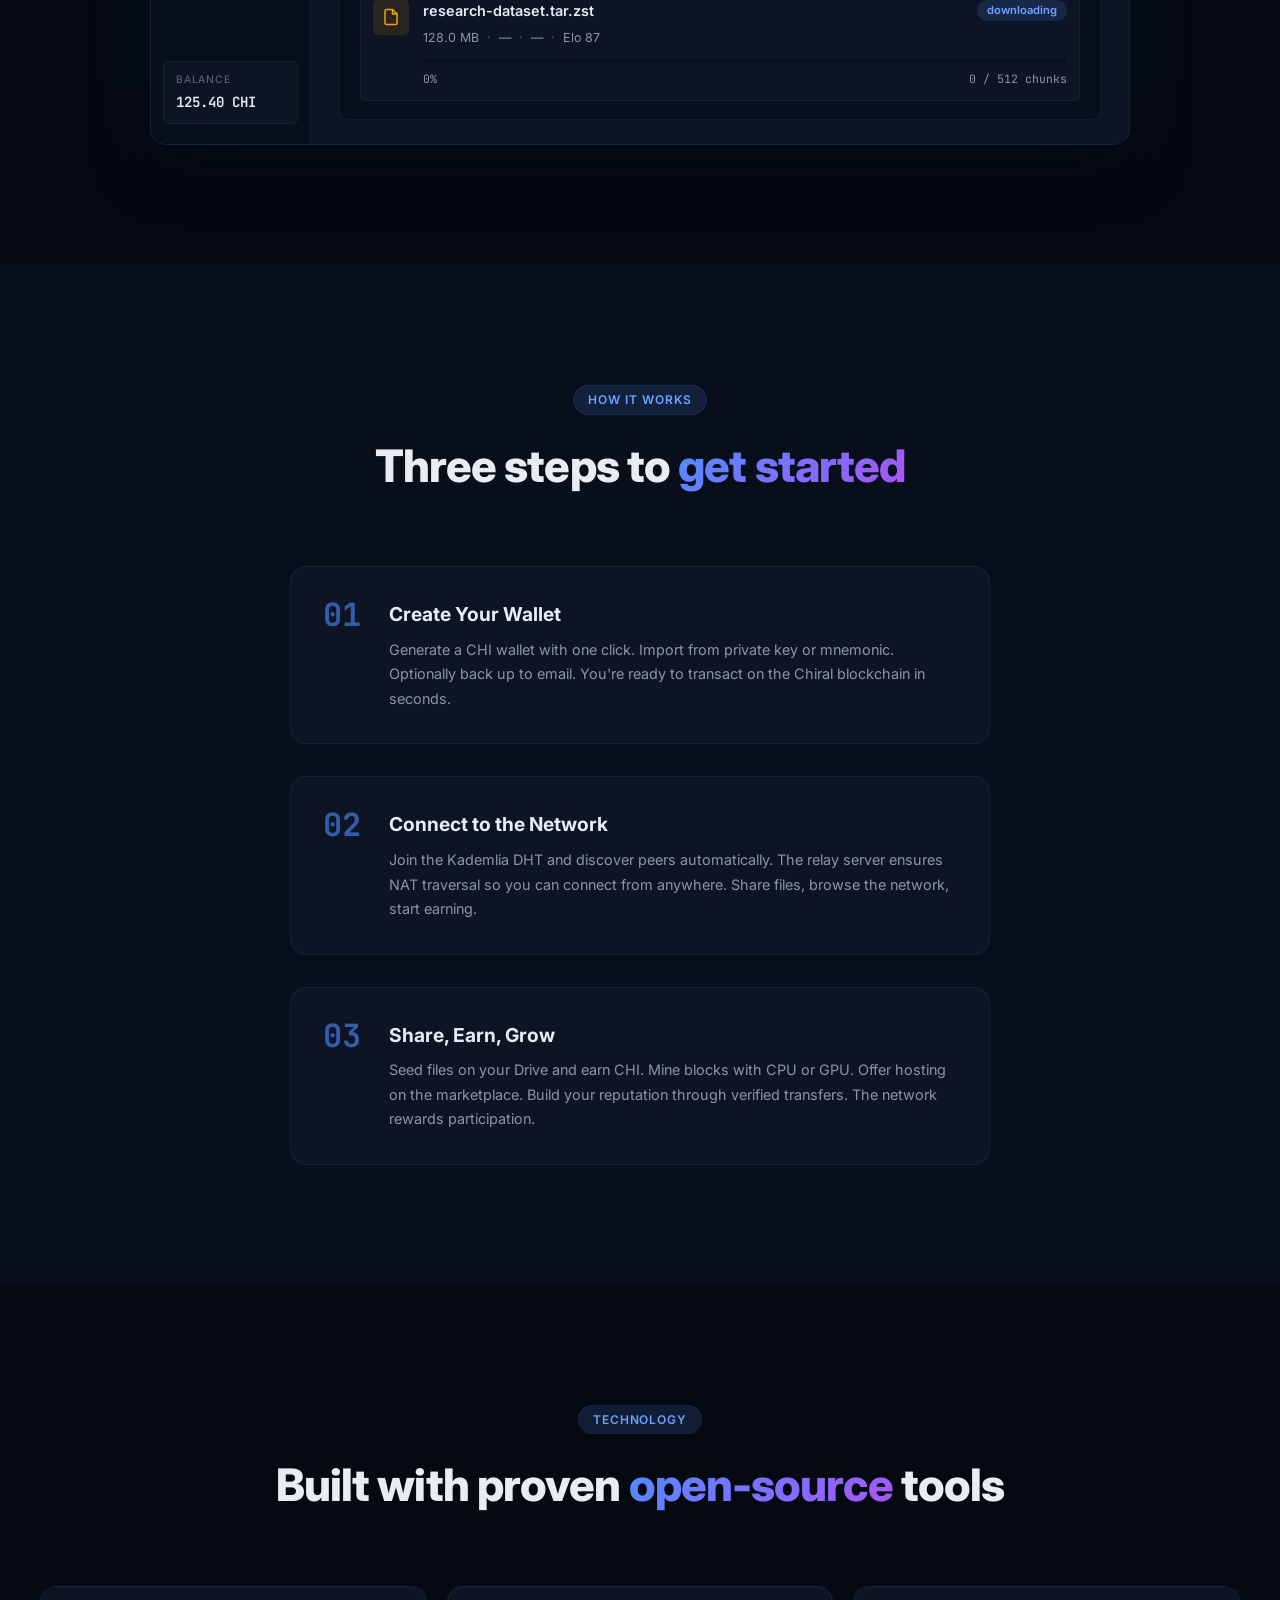
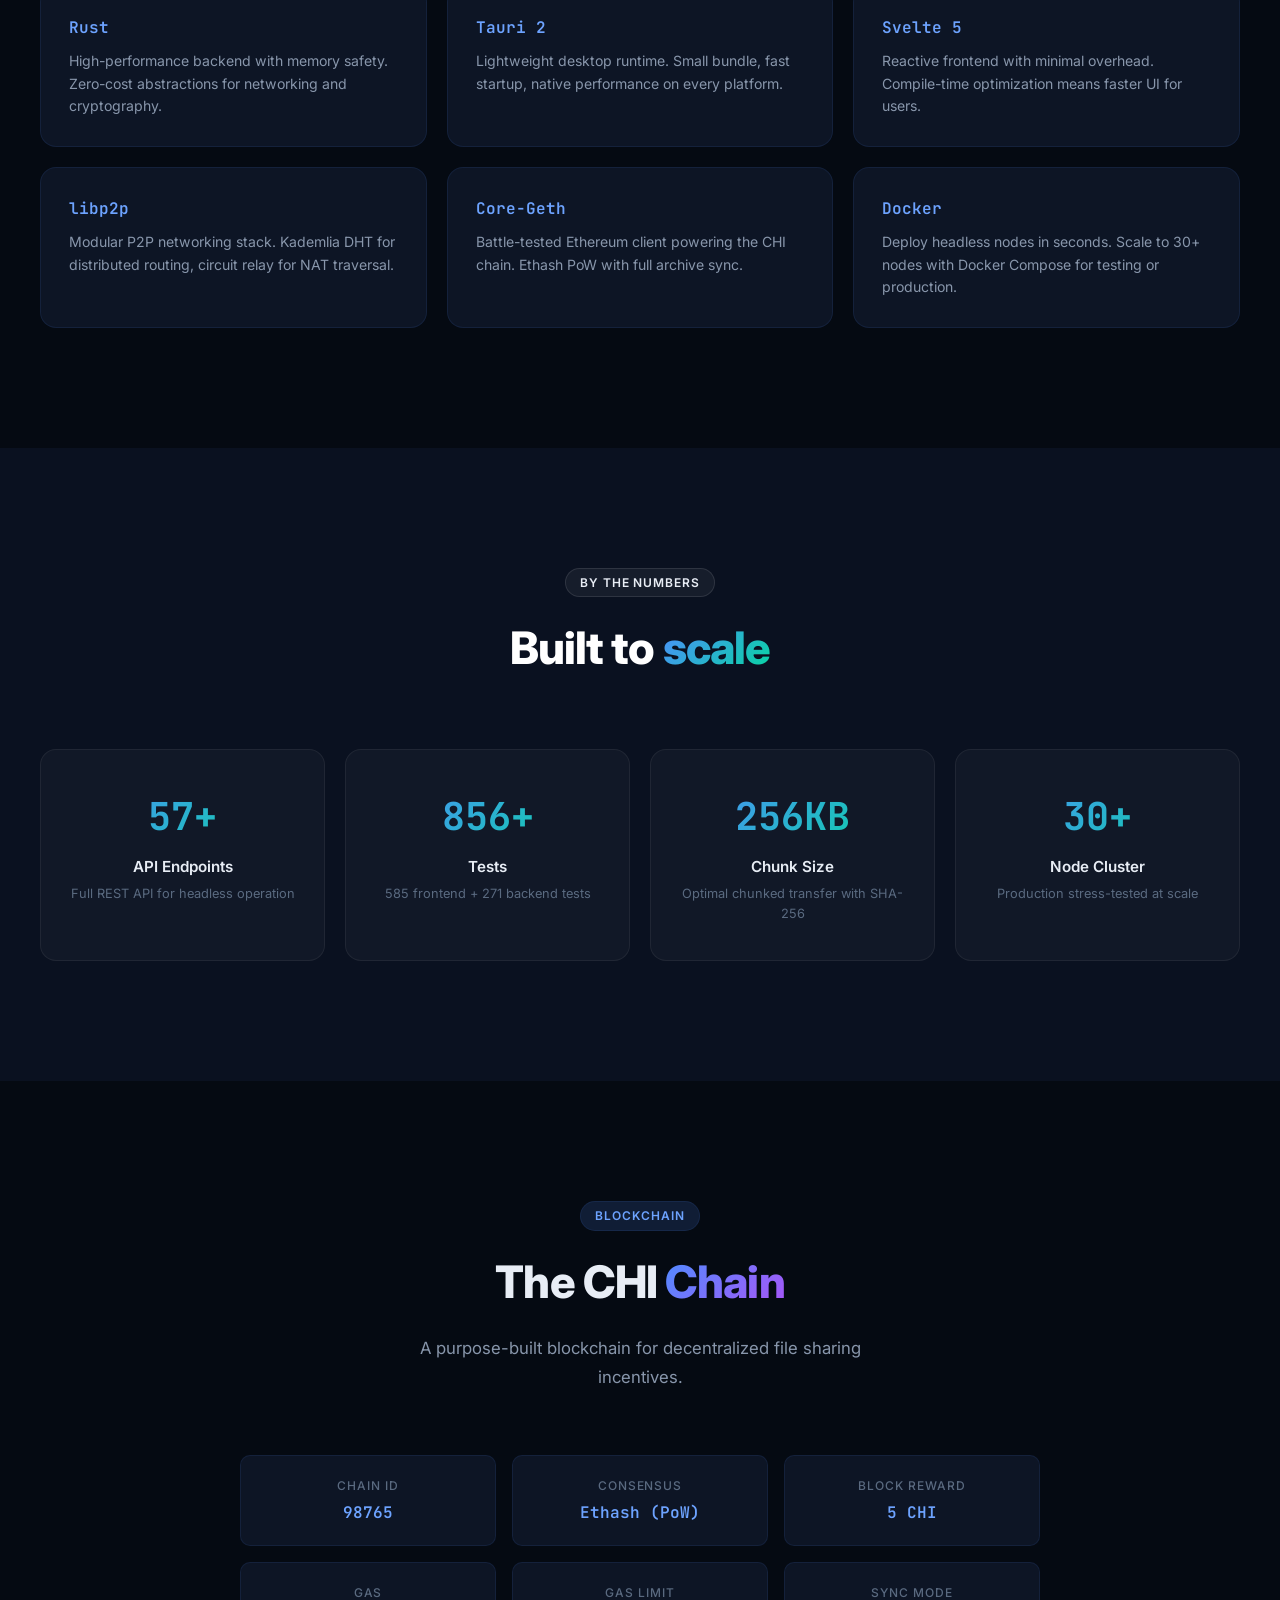
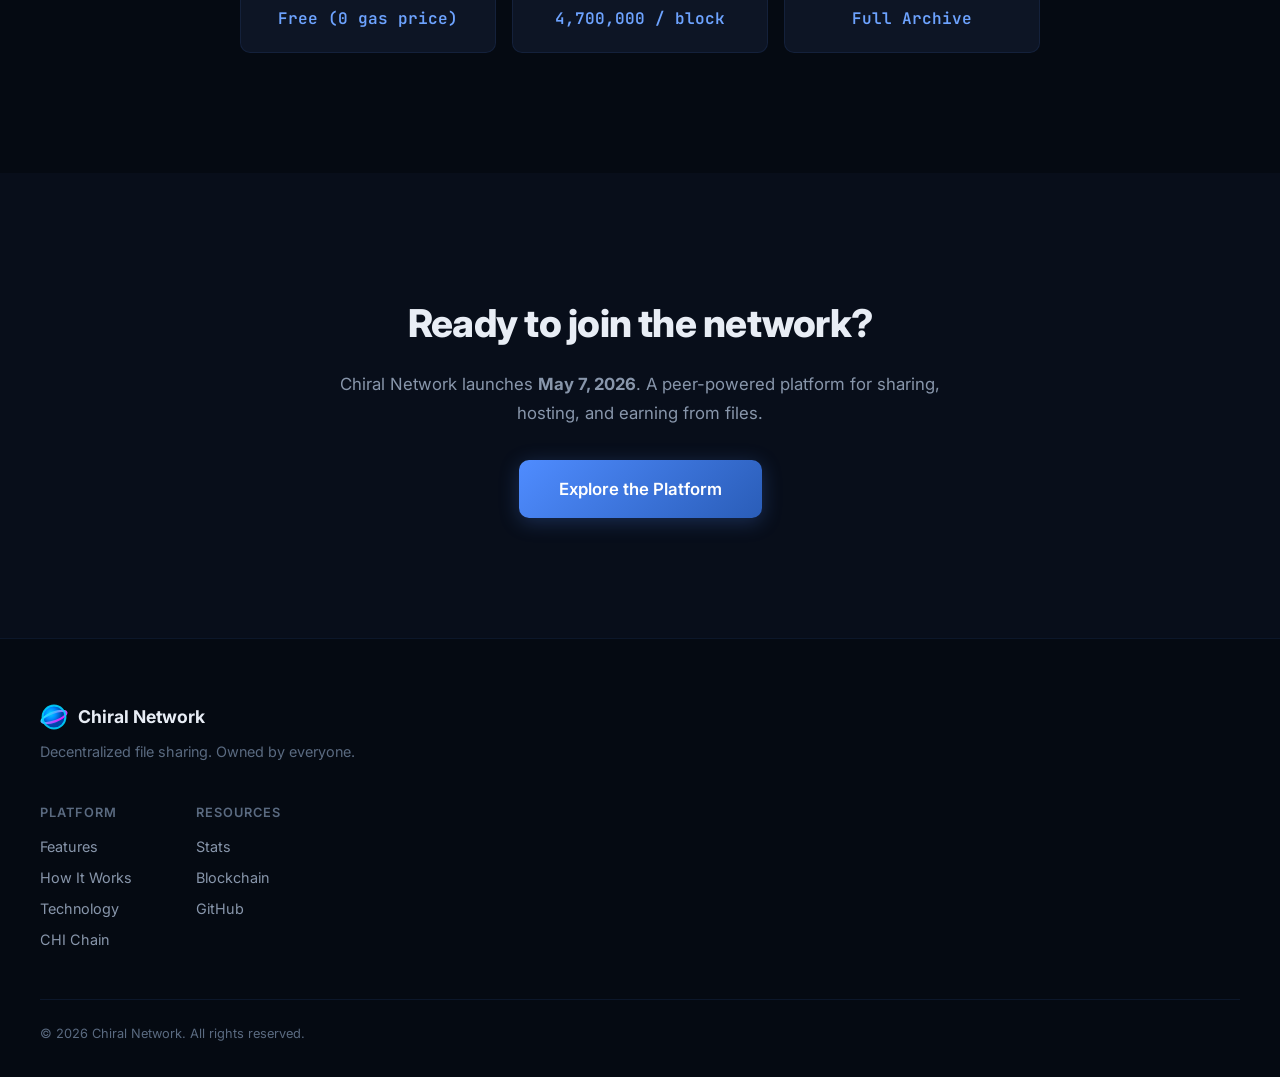
==== commit 9ddfcb30: "feat(demo): recreate Chiral Network Download page flow Replace the minimal mock with a faithful recr" ====
--- a/index.html
+++ b/index.html
@@ -195,52 +195,139 @@
       <div class="section-header">
         <span class="section-tag">Demo</span>
         <h2 class="section-title">See it in <em>action</em></h2>
-        <p class="section-subtitle">A simulated download from the Chiral Network: peers discovered, chunks verified, payment settled on-chain.</p>
+        <p class="section-subtitle">A simulated walkthrough of the Download page: search by Merkle hash, pick a seeder from the live list, and download over verified P2P chunks.</p>
       </div>
       <div class="demo-window">
         <div class="demo-titlebar">
           <span class="demo-dot demo-dot-red"></span>
           <span class="demo-dot demo-dot-yellow"></span>
           <span class="demo-dot demo-dot-green"></span>
-          <span class="demo-title">Chiral Network — Downloads</span>
-        </div>
-        <div class="demo-body">
-          <div class="demo-file">
-            <div>
-              <div class="demo-file-name">research-dataset.tar.zst</div>
-              <div class="demo-file-meta">
-                <span>128.0 MB</span>
-                <span class="demo-dot-sep">·</span>
-                <span id="demo-seeders">searching…</span>
-                <span class="demo-dot-sep">·</span>
-                <span id="demo-status" class="demo-status">Connecting</span>
-              </div>
+          <span class="demo-title">Chiral Network</span>
+        </div>
+        <div class="demo-app">
+          <!-- Sidebar nav -->
+          <aside class="demo-sidebar">
+            <div class="demo-nav-item">Wallet</div>
+            <div class="demo-nav-item">Network</div>
+            <div class="demo-nav-item demo-nav-active">Download</div>
+            <div class="demo-nav-item">Drive</div>
+            <div class="demo-nav-item">Hosts</div>
+            <div class="demo-nav-item">Mining</div>
+            <div class="demo-nav-spacer"></div>
+            <div class="demo-nav-balance">
+              <span class="demo-nav-balance-label">Balance</span>
+              <span class="demo-nav-balance-value"><span id="demo-balance">125.40</span> CHI</span>
             </div>
-            <div class="demo-cost">
-              <span class="demo-cost-value" id="demo-cost">1.28</span>
-              <span class="demo-cost-unit">CHI</span>
+          </aside>
+
+          <!-- Main content -->
+          <main class="demo-main">
+            <div class="demo-page-header">
+              <h3>Download</h3>
+              <p>Search and download files from the Chiral Network</p>
             </div>
-          </div>
-          <div class="demo-progress-row">
-            <div class="demo-progress-track">
-              <div class="demo-progress-fill" id="demo-progress-bar"></div>
+
+            <!-- Search card -->
+            <div class="demo-card">
+              <div class="demo-card-title">Add New Download</div>
+              <div class="demo-search-tabs">
+                <button class="demo-tab demo-tab-hash demo-tab-active">Merkle Hash</button>
+                <button class="demo-tab demo-tab-magnet">Magnet Link</button>
+                <button class="demo-tab demo-tab-torrent">.torrent File</button>
+              </div>
+              <div class="demo-search-row">
+                <div class="demo-search-input-wrap">
+                  <input class="demo-search-input" id="demo-search-input" placeholder="Enter SHA-256 hash (64 characters)" readonly>
+                  <span class="demo-caret" id="demo-caret">|</span>
+                </div>
+                <button class="demo-btn demo-btn-primary" id="demo-search-btn">
+                  <span id="demo-search-label">Search</span>
+                </button>
+              </div>
             </div>
-            <div class="demo-progress-stats">
-              <span id="demo-progress-percent">0%</span>
-              <span id="demo-progress-chunks">0 / 512 chunks</span>
+
+            <!-- Search results -->
+            <div class="demo-card demo-result-card" id="demo-result-card" hidden>
+              <div class="demo-file-row">
+                <div class="demo-file-icon demo-file-icon-archive">
+                  <svg viewBox="0 0 24 24" fill="none" stroke="currentColor" stroke-width="2" stroke-linecap="round" stroke-linejoin="round">
+                    <path d="M14 2H6a2 2 0 0 0-2 2v16a2 2 0 0 0 2 2h12a2 2 0 0 0 2-2V8z"/>
+                    <polyline points="14 2 14 8 20 8"/>
+                  </svg>
+                </div>
+                <div class="demo-file-info">
+                  <div class="demo-file-name">research-dataset.tar.zst</div>
+                  <div class="demo-file-meta">
+                    <span>128.0 MB</span>
+                    <span class="demo-dot-sep">·</span>
+                    <span class="demo-seeders-count" id="demo-seeders-count">3 seeders found</span>
+                  </div>
+                  <div class="demo-hash" id="demo-hash">7ax3f4b2…c9d2f3d</div>
+                </div>
+                <div class="demo-elo-badge">Top Elo 87</div>
+              </div>
+
+              <div class="demo-seeder-divider"></div>
+
+              <div class="demo-seeder-header">
+                <span class="demo-seeder-title">Choose seeder (<span id="demo-seeder-count-inline">3</span> available)</span>
+                <div class="demo-sort-tabs">
+                  <button class="demo-sort demo-sort-active">best</button>
+                  <button class="demo-sort">elo</button>
+                  <button class="demo-sort">price</button>
+                </div>
+              </div>
+
+              <div class="demo-seeder-list" id="demo-seeder-list"></div>
+
+              <div class="demo-cost-row">
+                <div class="demo-cost-info">
+                  <span>Cost: <strong>0.001 CHI</strong> (file) + <strong>1.28 CHI</strong> (download)</span>
+                </div>
+                <button class="demo-btn demo-btn-success" id="demo-download-btn">
+                  <span id="demo-download-label">Download</span>
+                </button>
+              </div>
             </div>
-          </div>
-          <div class="demo-log" id="demo-log" aria-live="polite"></div>
-          <div class="demo-wallet-row">
-            <div class="demo-wallet">
-              <span class="demo-wallet-label">Wallet</span>
-              <span class="demo-wallet-addr">0x7af3…2e1c</span>
+
+            <!-- Active / completed download -->
+            <div class="demo-card demo-active-card" id="demo-active-card" hidden>
+              <div class="demo-card-title">
+                <span>Downloads</span>
+                <span class="demo-active-count" id="demo-active-count">1 active</span>
+              </div>
+              <div class="demo-download-item" id="demo-download-item">
+                <div class="demo-file-icon demo-file-icon-archive demo-file-icon-small">
+                  <svg viewBox="0 0 24 24" fill="none" stroke="currentColor" stroke-width="2" stroke-linecap="round" stroke-linejoin="round">
+                    <path d="M14 2H6a2 2 0 0 0-2 2v16a2 2 0 0 0 2 2h12a2 2 0 0 0 2-2V8z"/>
+                    <polyline points="14 2 14 8 20 8"/>
+                  </svg>
+                </div>
+                <div class="demo-download-info">
+                  <div class="demo-download-header">
+                    <span class="demo-download-name">research-dataset.tar.zst</span>
+                    <span class="demo-status-badge demo-status-downloading" id="demo-status-badge">downloading</span>
+                  </div>
+                  <div class="demo-download-meta">
+                    <span>128.0 MB</span>
+                    <span class="demo-dot-sep">·</span>
+                    <span id="demo-speed">—</span>
+                    <span class="demo-dot-sep">·</span>
+                    <span id="demo-eta">—</span>
+                    <span class="demo-dot-sep">·</span>
+                    <span>Elo 87</span>
+                  </div>
+                  <div class="demo-progress-track">
+                    <div class="demo-progress-fill" id="demo-progress-bar"></div>
+                  </div>
+                  <div class="demo-progress-stats">
+                    <span id="demo-progress-percent">0%</span>
+                    <span id="demo-progress-chunks">0 / 512 chunks</span>
+                  </div>
+                </div>
+              </div>
             </div>
-            <div class="demo-wallet">
-              <span class="demo-wallet-label">Balance</span>
-              <span class="demo-wallet-value"><span id="demo-balance">125.40</span> CHI</span>
-            </div>
-          </div>
+          </main>
         </div>
       </div>
     </div>
--- a/style.css
+++ b/style.css
@@ -904,11 +904,11 @@
 }
 
 /* ============================================
-   Demo Section
+   Demo Section — Chiral Network app mockup
    ============================================ */
 
 .demo-window {
-  max-width: 780px;
+  max-width: 980px;
   margin: 0 auto;
   background: var(--bg-card);
   border: 1px solid var(--border);
@@ -921,7 +921,7 @@
   display: flex;
   align-items: center;
   gap: 8px;
-  padding: 12px 16px;
+  padding: 10px 14px;
   background: var(--bg-alt);
   border-bottom: 1px solid var(--border);
 }
@@ -939,89 +939,501 @@
 
 .demo-title {
   margin-left: 12px;
-  font-size: 0.85rem;
+  font-size: 0.8rem;
   color: var(--text-tertiary);
   font-family: var(--font-mono);
 }
 
-.demo-body {
-  padding: 28px;
+.demo-app {
+  display: grid;
+  grid-template-columns: 160px 1fr;
+  min-height: 620px;
+}
+
+/* Sidebar */
+.demo-sidebar {
+  background: var(--bg-alt);
+  border-right: 1px solid var(--border);
+  padding: 20px 12px;
   display: flex;
   flex-direction: column;
-  gap: 20px;
-}
-
-.demo-file {
-  display: flex;
-  justify-content: space-between;
-  align-items: flex-start;
-  gap: 16px;
-}
-
-.demo-file-name {
-  font-family: var(--font-mono);
-  font-size: 1rem;
-  font-weight: 600;
-  color: var(--text-primary);
-  margin-bottom: 6px;
-}
-
-.demo-file-meta {
-  display: flex;
-  gap: 8px;
-  font-size: 0.85rem;
-  color: var(--text-secondary);
-  align-items: center;
-  flex-wrap: wrap;
-}
-
-.demo-dot-sep {
-  color: var(--text-tertiary);
-}
-
-.demo-status {
+  gap: 4px;
+}
+
+.demo-nav-item {
+  padding: 8px 12px;
+  font-size: 0.82rem;
+  color: var(--text-secondary);
+  border-radius: var(--radius-xs);
+  cursor: default;
+  transition: background 0.2s;
+}
+
+.demo-nav-active {
+  background: var(--accent-glow);
   color: var(--accent-bright);
   font-weight: 500;
 }
 
-.demo-status.demo-status-complete {
+.demo-nav-spacer { flex: 1; }
+
+.demo-nav-balance {
+  margin-top: 8px;
+  padding: 10px 12px;
+  background: var(--bg-card);
+  border: 1px solid var(--border);
+  border-radius: var(--radius-xs);
+  display: flex;
+  flex-direction: column;
+  gap: 2px;
+}
+
+.demo-nav-balance-label {
+  font-size: 0.65rem;
+  text-transform: uppercase;
+  letter-spacing: 0.08em;
+  color: var(--text-tertiary);
+}
+
+.demo-nav-balance-value {
+  font-family: var(--font-mono);
+  font-size: 0.88rem;
+  font-weight: 600;
+  color: var(--text-primary);
+}
+
+#demo-balance { transition: color 0.3s; }
+#demo-balance.demo-balance-flash { color: var(--gradient-2); }
+
+/* Main content */
+.demo-main {
+  padding: 24px 28px;
+  display: flex;
+  flex-direction: column;
+  gap: 16px;
+  overflow: hidden;
+}
+
+.demo-page-header h3 {
+  font-size: 1.3rem;
+  font-weight: 700;
+  color: var(--text-primary);
+  margin: 0;
+}
+
+.demo-page-header p {
+  font-size: 0.85rem;
+  color: var(--text-secondary);
+  margin-top: 2px;
+}
+
+/* Cards */
+.demo-card {
+  background: var(--bg-alt);
+  border: 1px solid var(--border);
+  border-radius: var(--radius-sm);
+  padding: 18px 20px;
+  display: flex;
+  flex-direction: column;
+  gap: 14px;
+}
+
+.demo-card-title {
+  font-size: 0.95rem;
+  font-weight: 600;
+  color: var(--text-primary);
+  display: flex;
+  justify-content: space-between;
+  align-items: center;
+}
+
+.demo-active-count {
+  font-size: 0.75rem;
+  font-weight: 500;
+  color: var(--text-tertiary);
+  background: var(--bg-card);
+  padding: 3px 10px;
+  border-radius: 999px;
+}
+
+/* Search tabs */
+.demo-search-tabs {
+  display: flex;
+  gap: 6px;
+}
+
+.demo-tab {
+  flex: 1;
+  padding: 8px 12px;
+  background: transparent;
+  border: 1px solid var(--border);
+  border-radius: var(--radius-xs);
+  color: var(--text-secondary);
+  font-size: 0.82rem;
+  font-family: inherit;
+  cursor: pointer;
+  transition: all 0.2s;
+}
+
+.demo-tab-active {
+  background: var(--accent-glow);
+  border-color: var(--accent);
+  color: var(--accent-bright);
+  font-weight: 500;
+}
+
+.demo-search-row {
+  display: flex;
+  gap: 8px;
+}
+
+.demo-search-input-wrap {
+  flex: 1;
+  position: relative;
+  display: flex;
+  align-items: center;
+  background: var(--bg-card);
+  border: 1px solid var(--border);
+  border-radius: var(--radius-xs);
+  padding: 0 12px;
+}
+
+.demo-search-input {
+  flex: 1;
+  padding: 8px 0;
+  background: transparent;
+  border: none;
+  outline: none;
+  color: var(--text-primary);
+  font-family: var(--font-mono);
+  font-size: 0.82rem;
+  width: 100%;
+}
+
+.demo-search-input::placeholder { color: var(--text-tertiary); }
+
+.demo-caret {
+  color: var(--accent-bright);
+  font-family: var(--font-mono);
+  font-weight: 700;
+  opacity: 0;
+  transition: opacity 0.1s;
+}
+
+.demo-caret.demo-caret-visible { opacity: 1; animation: demo-blink 1s steps(2, end) infinite; }
+
+@keyframes demo-blink {
+  0%, 50% { opacity: 1; }
+  50.01%, 100% { opacity: 0; }
+}
+
+/* Buttons */
+.demo-btn {
+  padding: 8px 18px;
+  border: none;
+  border-radius: var(--radius-xs);
+  font-size: 0.85rem;
+  font-weight: 600;
+  font-family: inherit;
+  cursor: pointer;
+  transition: all 0.2s;
+  white-space: nowrap;
+}
+
+.demo-btn-primary {
+  background: var(--accent);
+  color: white;
+}
+
+.demo-btn-primary:hover { background: var(--accent-bright); }
+
+.demo-btn-success {
+  background: var(--gradient-3);
+  color: #032018;
+}
+
+.demo-btn-success.demo-btn-disabled {
+  opacity: 0.6;
+  cursor: not-allowed;
+}
+
+/* Search result / file row */
+.demo-file-row {
+  display: flex;
+  gap: 14px;
+  align-items: flex-start;
+}
+
+.demo-file-icon {
+  width: 44px;
+  height: 44px;
+  flex-shrink: 0;
+  display: flex;
+  align-items: center;
+  justify-content: center;
+  border-radius: var(--radius-xs);
+  background: rgba(245, 158, 11, 0.12);
+  color: #f59e0b;
+}
+
+.demo-file-icon svg { width: 22px; height: 22px; }
+.demo-file-icon-small { width: 36px; height: 36px; }
+.demo-file-icon-small svg { width: 18px; height: 18px; }
+
+.demo-file-info {
+  flex: 1;
+  min-width: 0;
+}
+
+.demo-file-name {
+  font-size: 0.95rem;
+  font-weight: 600;
+  color: var(--text-primary);
+  margin-bottom: 4px;
+}
+
+.demo-file-meta {
+  display: flex;
+  gap: 8px;
+  font-size: 0.8rem;
+  color: var(--text-secondary);
+  align-items: center;
+  flex-wrap: wrap;
+  margin-bottom: 4px;
+}
+
+.demo-dot-sep { color: var(--text-tertiary); }
+
+.demo-seeders-count { color: var(--gradient-3); font-weight: 500; }
+
+.demo-hash {
+  font-family: var(--font-mono);
+  font-size: 0.72rem;
+  color: var(--text-tertiary);
+}
+
+.demo-elo-badge {
+  flex-shrink: 0;
+  padding: 4px 10px;
+  background: var(--accent-glow);
+  border: 1px solid var(--border);
+  border-radius: 999px;
+  font-size: 0.72rem;
+  font-weight: 600;
+  color: var(--accent-bright);
+}
+
+/* Seeder list */
+.demo-seeder-divider {
+  height: 1px;
+  background: var(--border);
+}
+
+.demo-seeder-header {
+  display: flex;
+  justify-content: space-between;
+  align-items: center;
+  gap: 12px;
+}
+
+.demo-seeder-title {
+  font-size: 0.85rem;
+  font-weight: 600;
+  color: var(--text-primary);
+}
+
+.demo-sort-tabs {
+  display: flex;
+  gap: 4px;
+  background: var(--bg-card);
+  padding: 3px;
+  border-radius: var(--radius-xs);
+  border: 1px solid var(--border);
+}
+
+.demo-sort {
+  padding: 4px 10px;
+  background: transparent;
+  border: none;
+  font-family: inherit;
+  font-size: 0.75rem;
+  color: var(--text-secondary);
+  border-radius: 4px;
+  cursor: pointer;
+}
+
+.demo-sort-active {
+  background: var(--accent);
+  color: white;
+  font-weight: 500;
+}
+
+.demo-seeder-list {
+  display: flex;
+  flex-direction: column;
+  gap: 6px;
+  max-height: 180px;
+  overflow: hidden;
+}
+
+.demo-seeder {
+  display: flex;
+  justify-content: space-between;
+  gap: 12px;
+  padding: 10px 12px;
+  background: var(--bg-card);
+  border: 1px solid var(--border);
+  border-radius: var(--radius-xs);
+  opacity: 0;
+  animation: demo-log-in 0.3s ease-out forwards;
+  transition: border-color 0.2s, background 0.2s;
+}
+
+.demo-seeder-selected {
+  border-color: var(--accent);
+  background: var(--accent-glow);
+}
+
+.demo-seeder-left {
+  display: flex;
+  flex-direction: column;
+  gap: 2px;
+  min-width: 0;
+}
+
+.demo-seeder-peer {
+  font-family: var(--font-mono);
+  font-size: 0.78rem;
+  color: var(--text-primary);
+  font-weight: 500;
+}
+
+.demo-seeder-wallet {
+  font-family: var(--font-mono);
+  font-size: 0.7rem;
+  color: var(--text-tertiary);
+}
+
+.demo-seeder-right {
+  display: flex;
+  gap: 6px;
+  align-items: center;
+  flex-shrink: 0;
+}
+
+.demo-pill {
+  padding: 2px 8px;
+  border-radius: 999px;
+  font-size: 0.7rem;
+  font-weight: 600;
+  font-family: var(--font-mono);
+}
+
+.demo-pill-elo {
+  background: var(--accent-glow);
+  color: var(--accent-bright);
+}
+
+.demo-pill-price {
+  background: rgba(245, 158, 11, 0.15);
+  color: #fbbf24;
+}
+
+.demo-pill-rep-ok { color: var(--gradient-3); font-size: 0.72rem; }
+.demo-pill-rep-fail { color: #f87171; font-size: 0.72rem; }
+
+/* Cost row */
+.demo-cost-row {
+  display: flex;
+  justify-content: space-between;
+  align-items: center;
+  padding-top: 12px;
+  border-top: 1px solid var(--border);
+  gap: 12px;
+  flex-wrap: wrap;
+}
+
+.demo-cost-info {
+  font-size: 0.82rem;
+  color: var(--text-secondary);
+  display: flex;
+  gap: 8px;
+  align-items: center;
+  flex-wrap: wrap;
+}
+
+.demo-cost-info strong {
+  color: var(--text-primary);
+  font-family: var(--font-mono);
+  font-weight: 600;
+}
+
+/* Active download */
+.demo-download-item {
+  display: flex;
+  gap: 14px;
+  align-items: flex-start;
+  padding: 12px;
+  background: var(--bg-card);
+  border: 1px solid var(--border);
+  border-radius: var(--radius-xs);
+}
+
+.demo-download-info {
+  flex: 1;
+  display: flex;
+  flex-direction: column;
+  gap: 6px;
+  min-width: 0;
+}
+
+.demo-download-header {
+  display: flex;
+  justify-content: space-between;
+  align-items: center;
+  gap: 8px;
+}
+
+.demo-download-name {
+  font-size: 0.9rem;
+  font-weight: 600;
+  color: var(--text-primary);
+}
+
+.demo-status-badge {
+  padding: 2px 10px;
+  border-radius: 999px;
+  font-size: 0.7rem;
+  font-weight: 600;
+  text-transform: lowercase;
+}
+
+.demo-status-downloading {
+  background: rgba(79, 140, 255, 0.15);
+  color: var(--accent-bright);
+}
+
+.demo-status-completed {
+  background: rgba(6, 214, 160, 0.15);
   color: var(--gradient-3);
 }
 
-.demo-cost {
-  display: flex;
-  align-items: baseline;
-  gap: 4px;
-  padding: 8px 14px;
-  background: var(--accent-glow);
-  border: 1px solid var(--border);
-  border-radius: var(--radius-sm);
-}
-
-.demo-cost-value {
-  font-family: var(--font-mono);
-  font-size: 1.2rem;
-  font-weight: 700;
-  color: var(--accent-bright);
-}
-
-.demo-cost-unit {
-  font-size: 0.75rem;
-  color: var(--text-tertiary);
-  letter-spacing: 0.05em;
-}
-
-.demo-progress-row {
-  display: flex;
-  flex-direction: column;
+.demo-download-meta {
+  display: flex;
   gap: 8px;
-}
-
+  font-size: 0.78rem;
+  color: var(--text-secondary);
+  align-items: center;
+  flex-wrap: wrap;
+}
+
+/* Progress */
 .demo-progress-track {
   height: 6px;
   background: var(--bg-alt);
   border-radius: 999px;
   overflow: hidden;
+  margin-top: 4px;
   position: relative;
 }
 
@@ -1030,113 +1442,51 @@
   width: 0%;
   background: linear-gradient(90deg, var(--gradient-1), var(--gradient-2));
   border-radius: 999px;
-  transition: width 120ms linear;
+  transition: width 80ms linear;
   position: relative;
 }
 
 .demo-progress-fill::after {
   content: '';
   position: absolute;
-  top: 0; right: 0; bottom: 0;
-  width: 20px;
-  background: linear-gradient(90deg, transparent, rgba(255, 255, 255, 0.4));
-  animation: demo-shimmer 1.5s infinite;
+  inset: 0;
+  background: linear-gradient(90deg, transparent, rgba(255, 255, 255, 0.25), transparent);
+  animation: demo-shimmer 1.5s linear infinite;
 }
 
 @keyframes demo-shimmer {
-  0%, 100% { opacity: 0.3; }
-  50% { opacity: 1; }
+  0% { transform: translateX(-100%); }
+  100% { transform: translateX(100%); }
 }
 
 .demo-progress-stats {
   display: flex;
   justify-content: space-between;
   font-family: var(--font-mono);
-  font-size: 0.8rem;
-  color: var(--text-secondary);
-}
-
-.demo-log {
-  background: var(--bg-alt);
-  border: 1px solid var(--border);
-  border-radius: var(--radius-sm);
-  padding: 14px 16px;
-  font-family: var(--font-mono);
-  font-size: 0.78rem;
-  color: var(--text-secondary);
-  line-height: 1.7;
-  min-height: 140px;
-  max-height: 140px;
-  overflow: hidden;
-}
-
-.demo-log-line {
-  opacity: 0;
-  animation: demo-log-in 0.25s ease-out forwards;
-  white-space: nowrap;
-  overflow: hidden;
-  text-overflow: ellipsis;
-}
-
+  font-size: 0.72rem;
+  color: var(--text-secondary);
+}
+
+/* Animations */
 @keyframes demo-log-in {
   from { opacity: 0; transform: translateY(4px); }
   to   { opacity: 1; transform: translateY(0); }
 }
 
-.demo-log-prefix {
-  color: var(--text-tertiary);
-  margin-right: 8px;
-}
-
-.demo-log-info   { color: var(--text-secondary); }
-.demo-log-chunk  { color: var(--accent-bright); }
-.demo-log-ok     { color: var(--gradient-3); }
-.demo-log-tx     { color: var(--gradient-2); }
-
-.demo-wallet-row {
-  display: flex;
-  justify-content: space-between;
-  gap: 16px;
-  padding-top: 16px;
-  border-top: 1px solid var(--border);
-}
-
-.demo-wallet {
-  display: flex;
-  flex-direction: column;
-  gap: 2px;
-}
-
-.demo-wallet-label {
-  font-size: 0.7rem;
-  text-transform: uppercase;
-  letter-spacing: 0.08em;
-  color: var(--text-tertiary);
-}
-
-.demo-wallet-addr {
-  font-family: var(--font-mono);
-  font-size: 0.85rem;
-  color: var(--text-primary);
-}
-
-.demo-wallet-value {
-  font-family: var(--font-mono);
-  font-size: 0.95rem;
-  font-weight: 600;
-  color: var(--text-primary);
-}
-
-#demo-balance {
-  transition: color 0.3s;
-}
-
-#demo-balance.demo-balance-flash {
-  color: var(--gradient-2);
-}
-
-@media (max-width: 600px) {
-  .demo-body { padding: 20px; }
-  .demo-file { flex-direction: column; }
-  .demo-log { font-size: 0.7rem; min-height: 120px; max-height: 120px; }
-}
+@media (max-width: 720px) {
+  .demo-app { grid-template-columns: 1fr; }
+  .demo-sidebar {
+    flex-direction: row;
+    overflow-x: auto;
+    border-right: none;
+    border-bottom: 1px solid var(--border);
+    padding: 10px;
+  }
+  .demo-nav-spacer, .demo-nav-balance { display: none; }
+  .demo-main { padding: 18px; }
+  .demo-search-tabs { flex-wrap: wrap; }
+  .demo-file-row { flex-wrap: wrap; }
+  .demo-elo-badge { margin-left: auto; }
+  .demo-cost-row { flex-direction: column; align-items: stretch; }
+  .demo-cost-row .demo-btn { width: 100%; }
+}
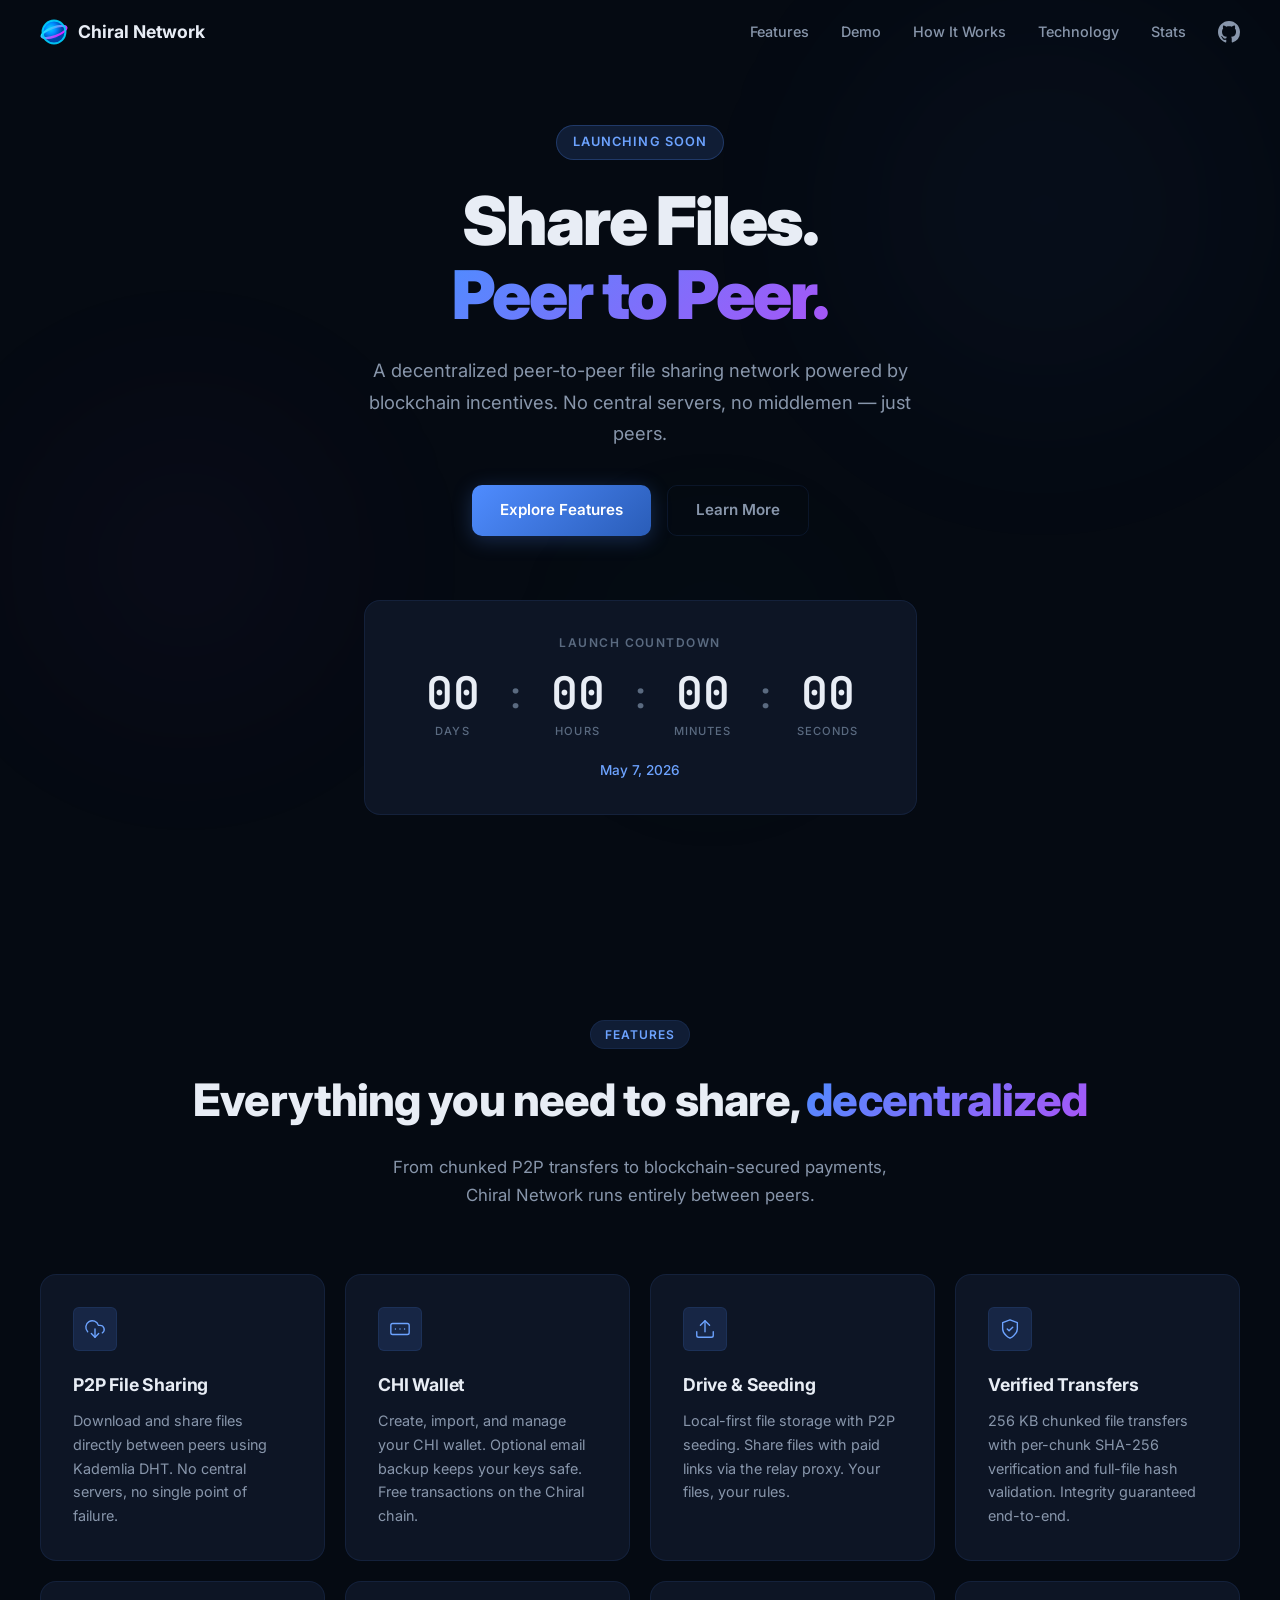
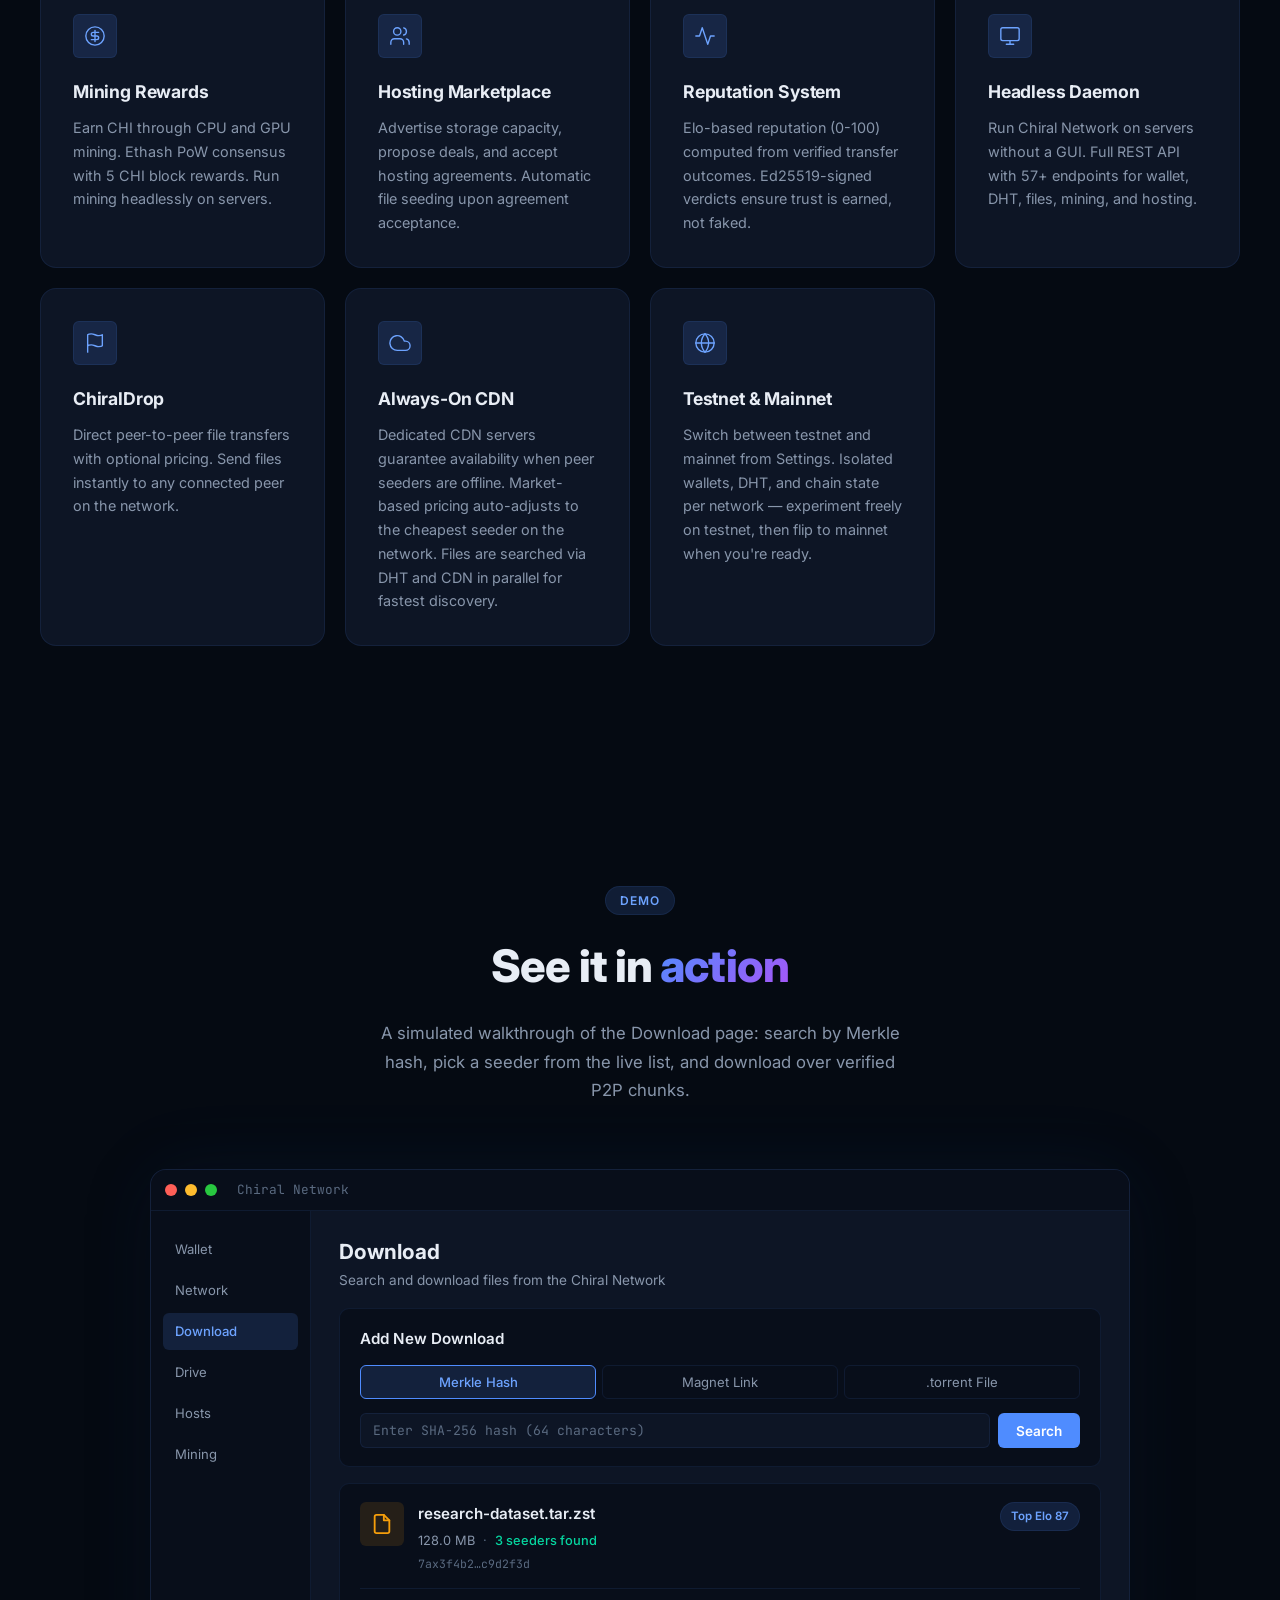
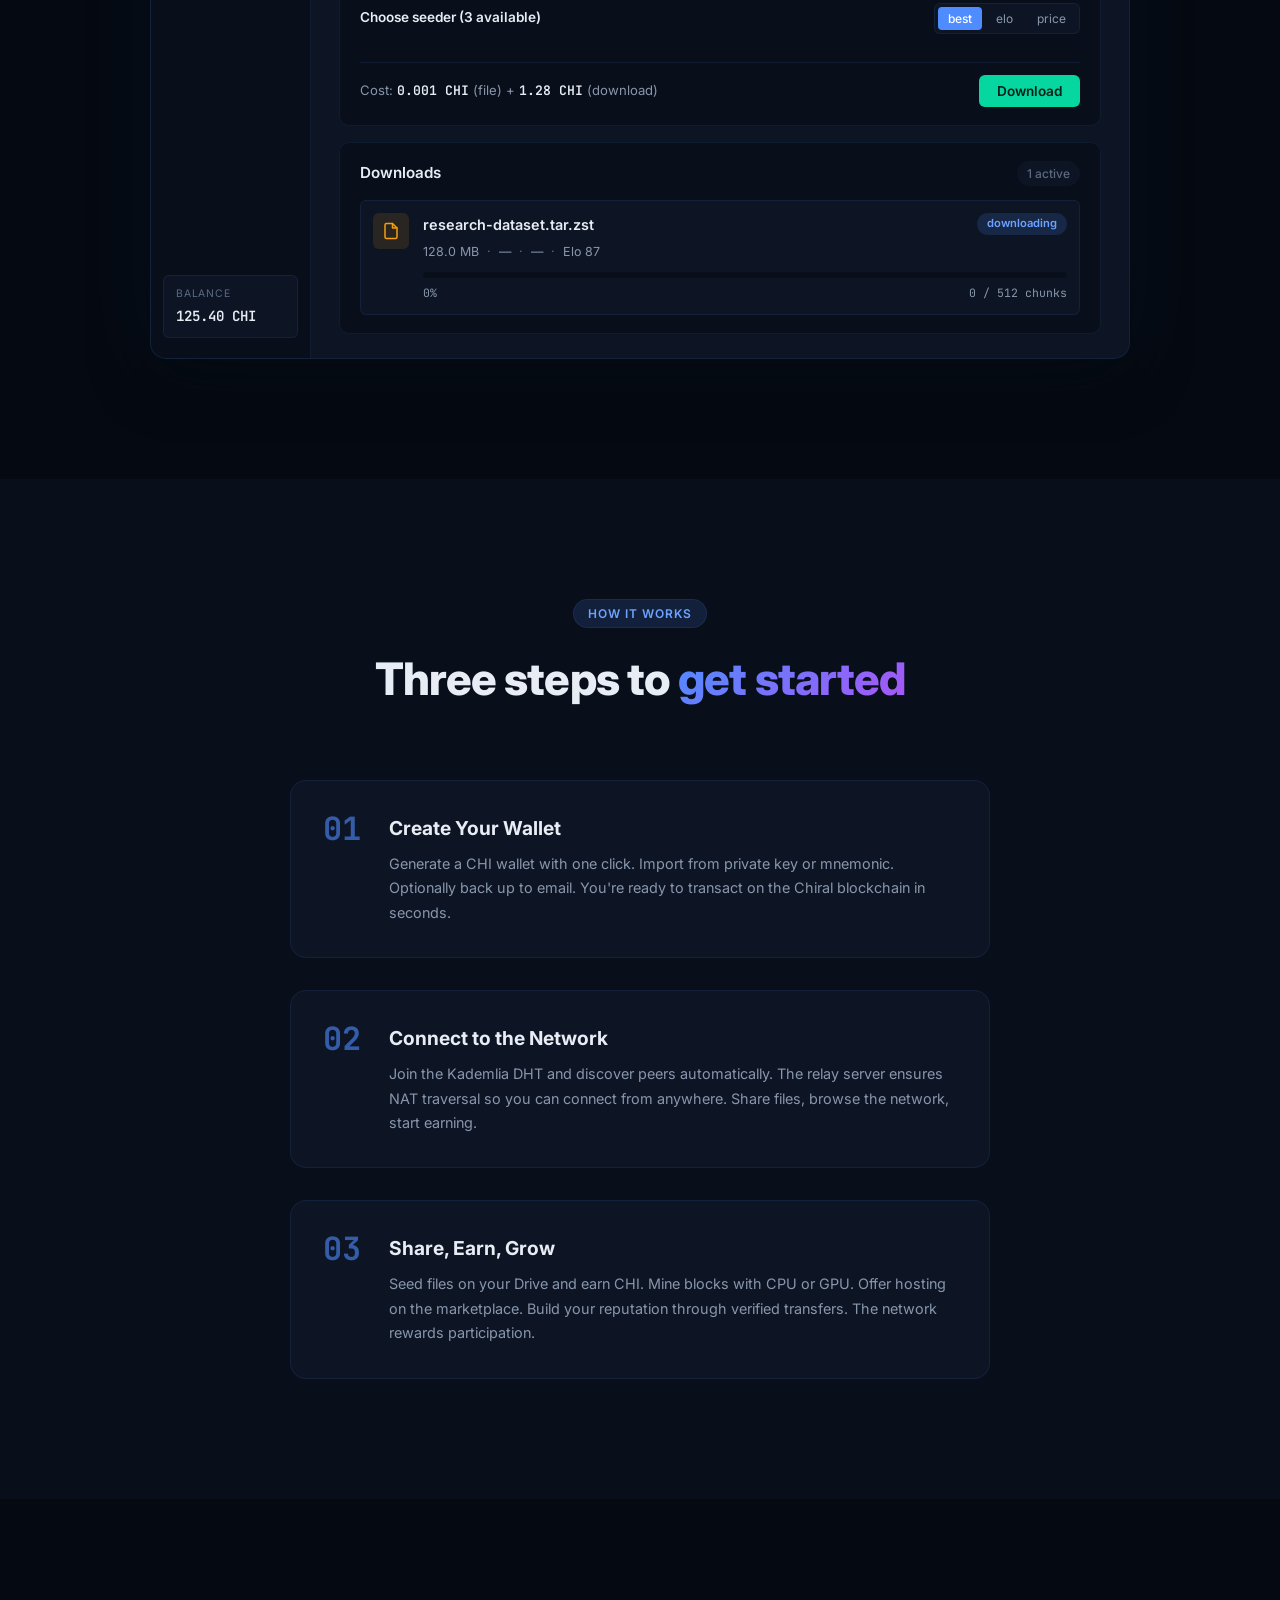
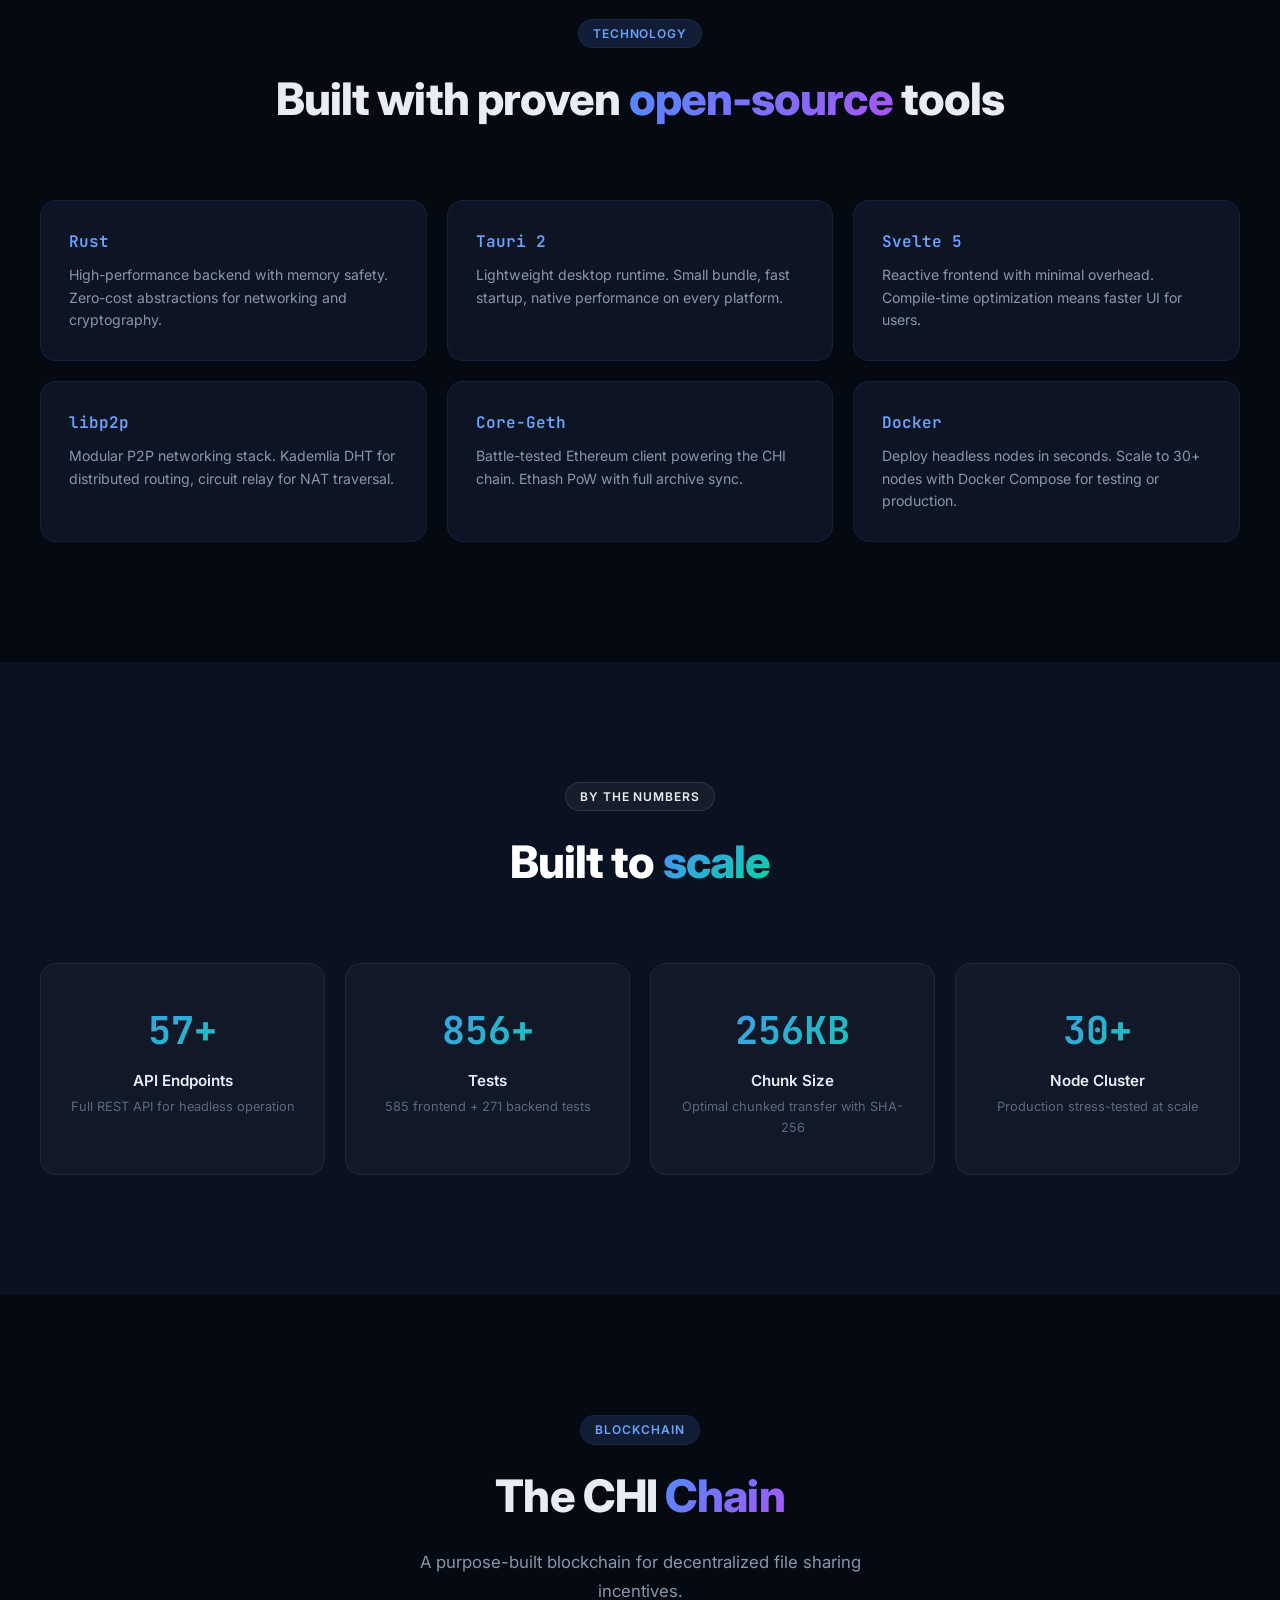
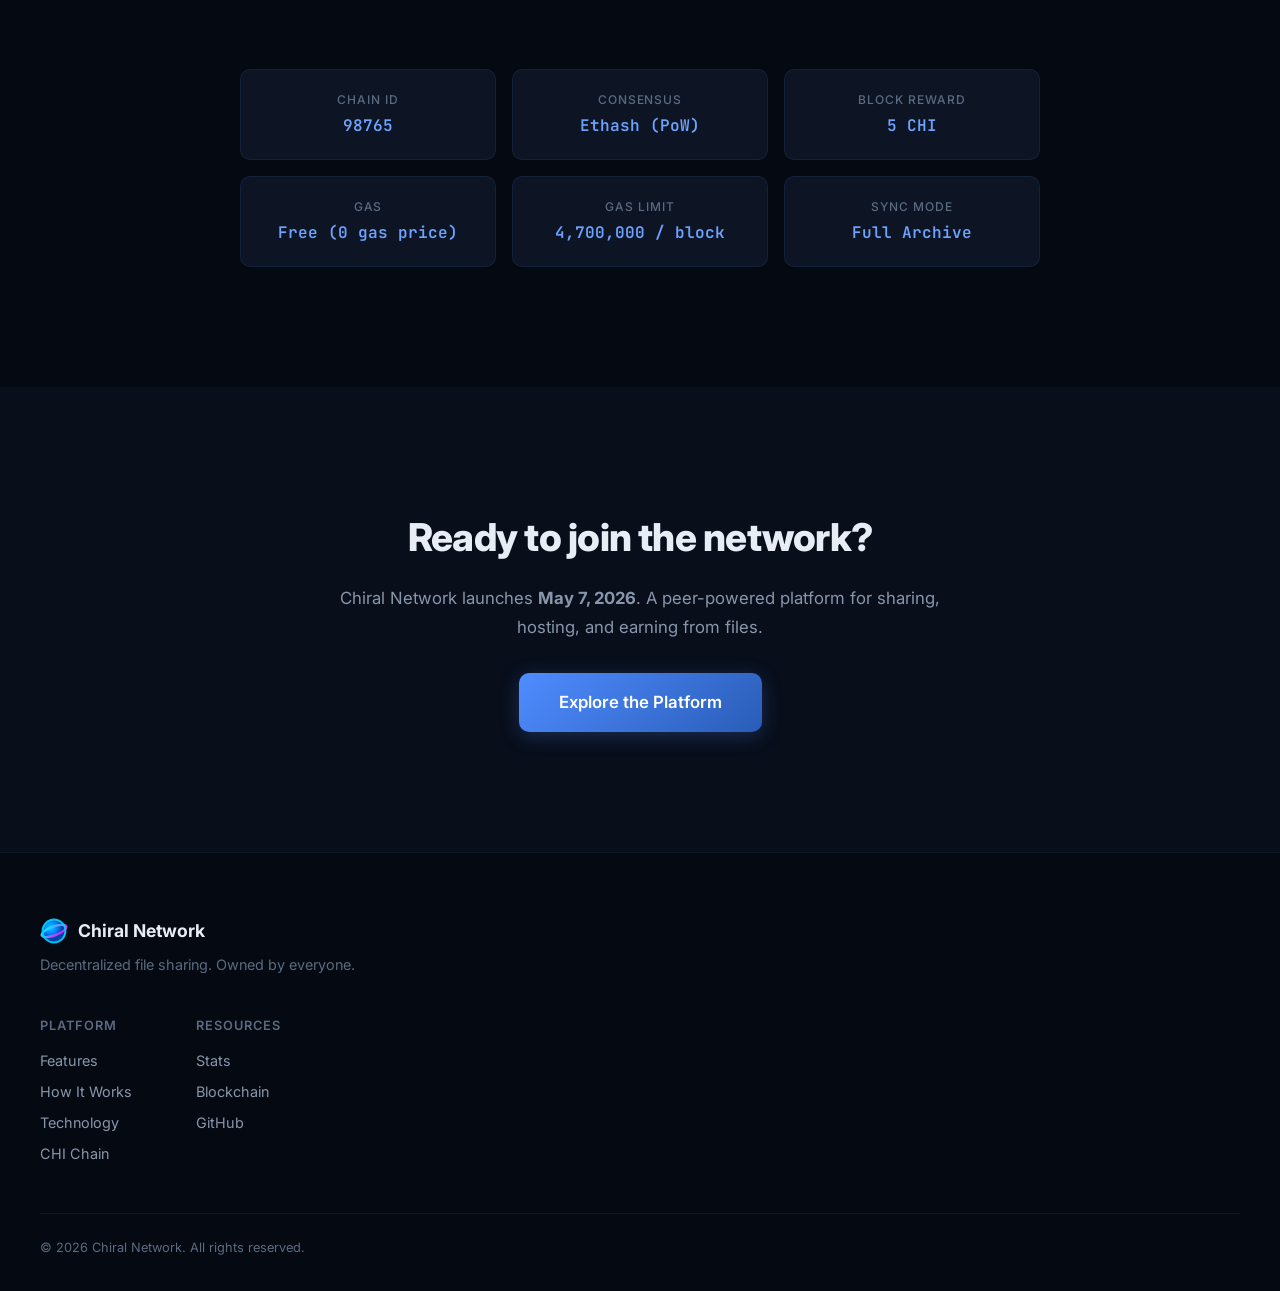
==== commit 80e1e609: "feat: add Always-On CDN and Testnet & Mainnet feature cards Reflect new capabilities shipped in the " ====
--- a/index.html
+++ b/index.html
@@ -184,6 +184,26 @@
           </div>
           <h3>ChiralDrop</h3>
           <p>Direct peer-to-peer file transfers with optional pricing. Send files instantly to any connected peer on the network.</p>
+        </div>
+
+        <div class="feature-card">
+          <div class="feature-icon">
+            <svg viewBox="0 0 24 24" fill="none" stroke="currentColor" stroke-width="1.5" stroke-linecap="round" stroke-linejoin="round">
+              <path d="M18 10h-1.26A8 8 0 1 0 9 20h9a5 5 0 0 0 0-10z"/>
+            </svg>
+          </div>
+          <h3>Always-On CDN</h3>
+          <p>Dedicated CDN servers guarantee availability when peer seeders are offline. Market-based pricing auto-adjusts to the cheapest seeder on the network. Files are searched via DHT and CDN in parallel for fastest discovery.</p>
+        </div>
+
+        <div class="feature-card">
+          <div class="feature-icon">
+            <svg viewBox="0 0 24 24" fill="none" stroke="currentColor" stroke-width="1.5" stroke-linecap="round" stroke-linejoin="round">
+              <circle cx="12" cy="12" r="10"/><line x1="2" y1="12" x2="22" y2="12"/><path d="M12 2a15.3 15.3 0 0 1 4 10 15.3 15.3 0 0 1-4 10 15.3 15.3 0 0 1-4-10 15.3 15.3 0 0 1 4-10z"/>
+            </svg>
+          </div>
+          <h3>Testnet &amp; Mainnet</h3>
+          <p>Switch between testnet and mainnet from Settings. Isolated wallets, DHT, and chain state per network — experiment freely on testnet, then flip to mainnet when you're ready.</p>
         </div>
       </div>
     </div>
--- a/style.css
+++ b/style.css
@@ -457,7 +457,7 @@
 
 .features-grid {
   display: grid;
-  grid-template-columns: repeat(3, 1fr);
+  grid-template-columns: repeat(auto-fit, minmax(280px, 1fr));
   gap: 20px;
 }
 
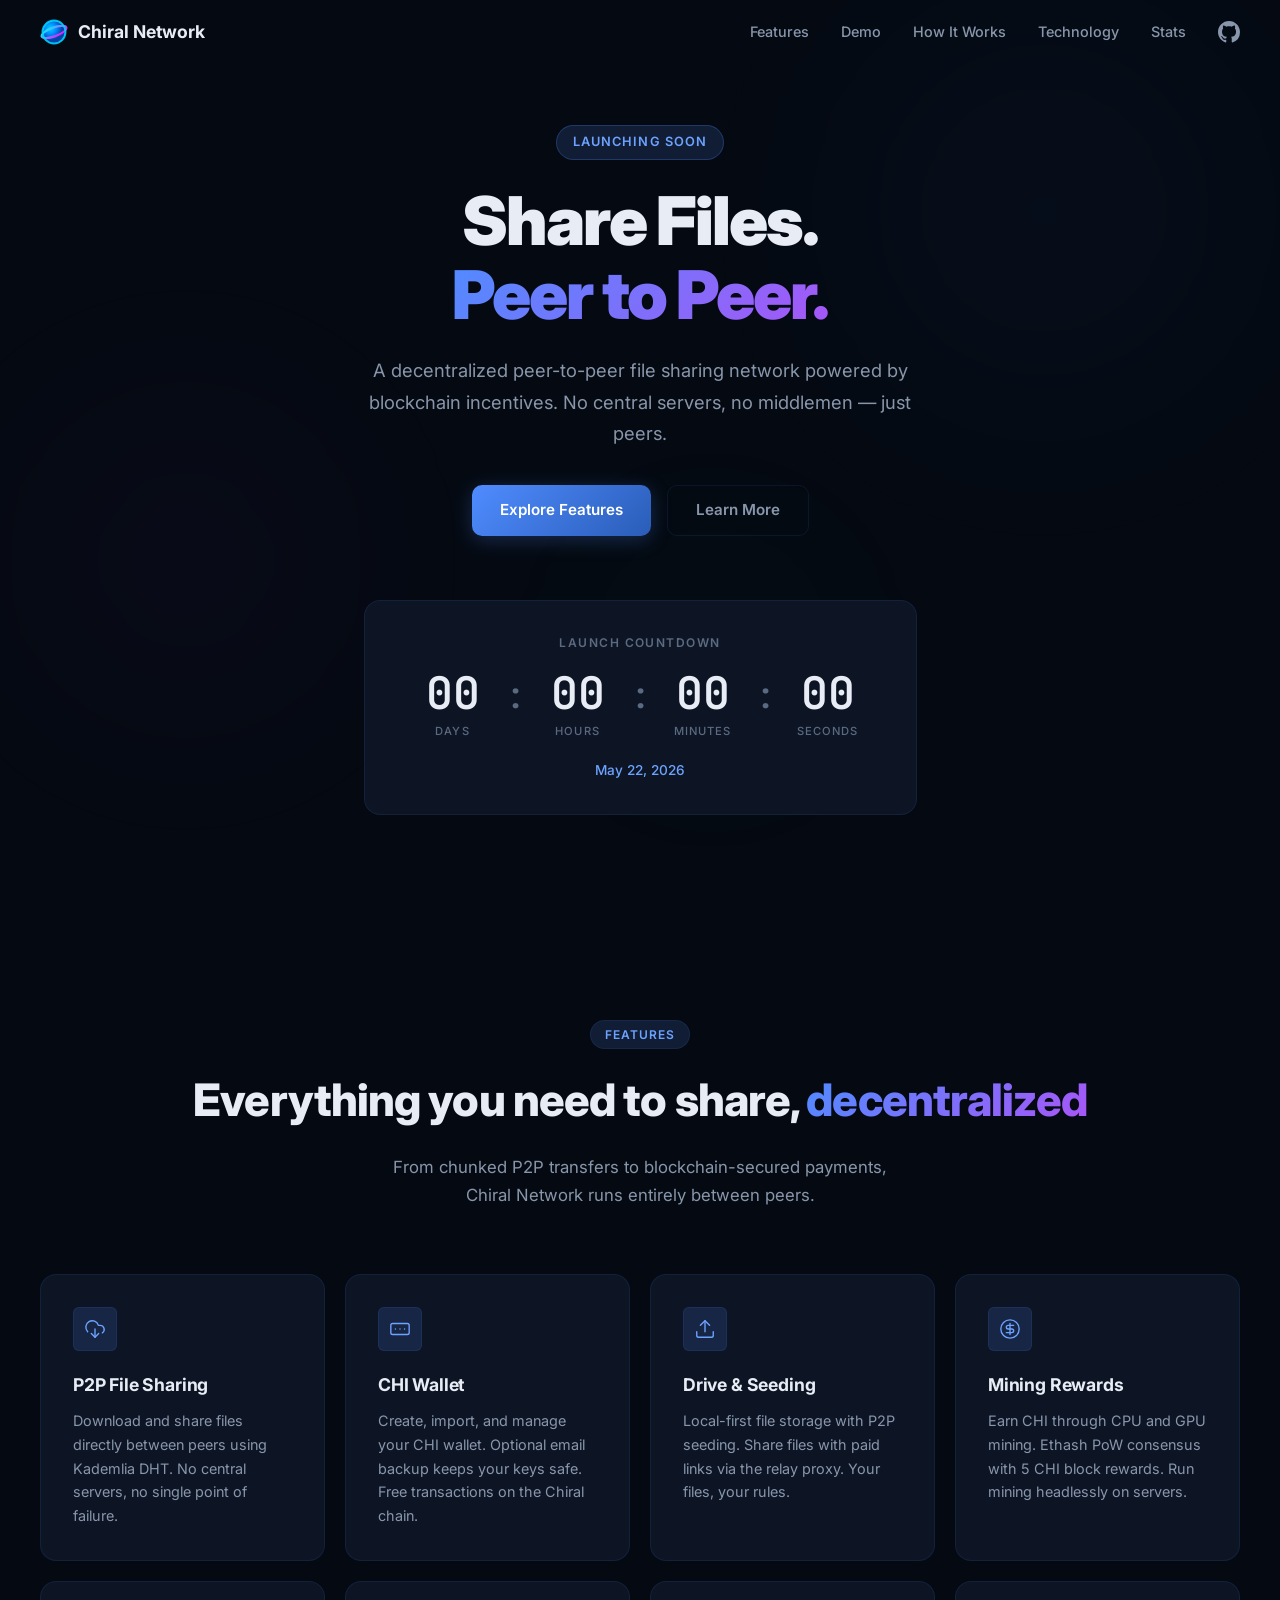
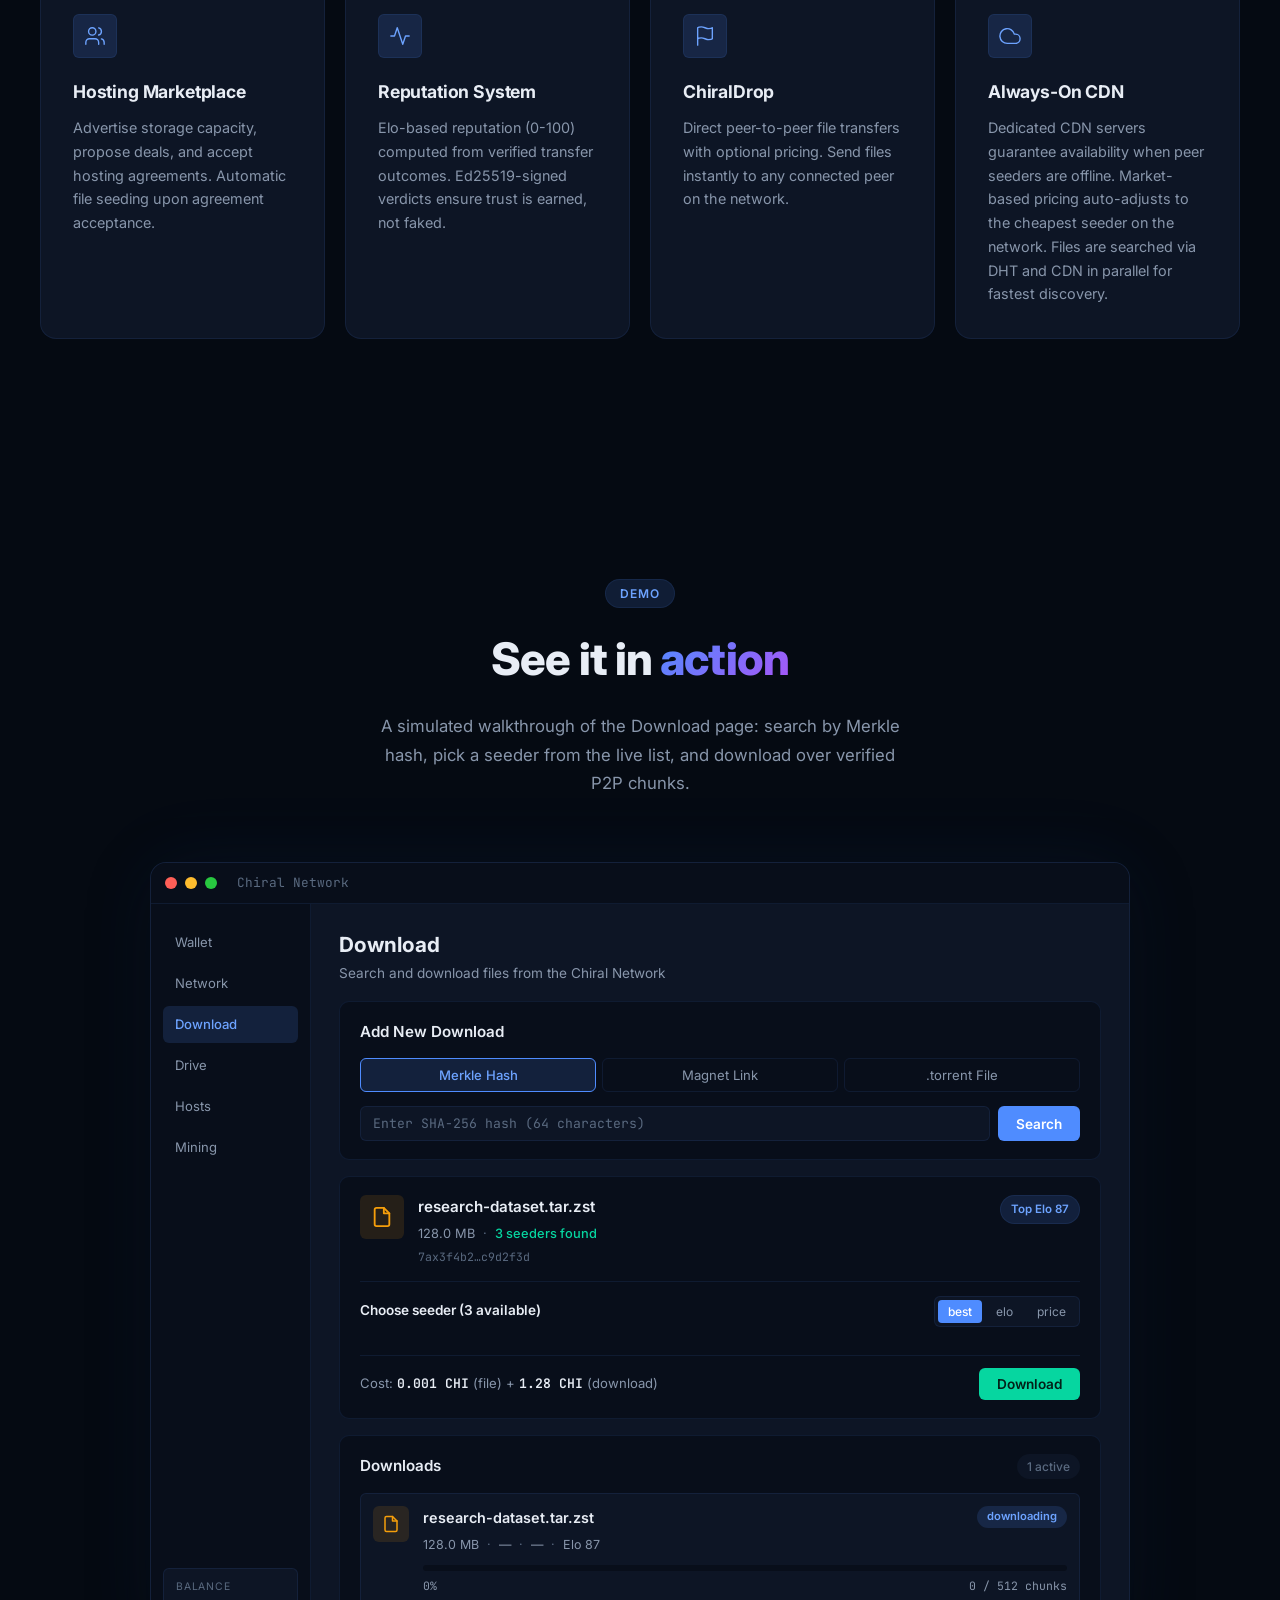
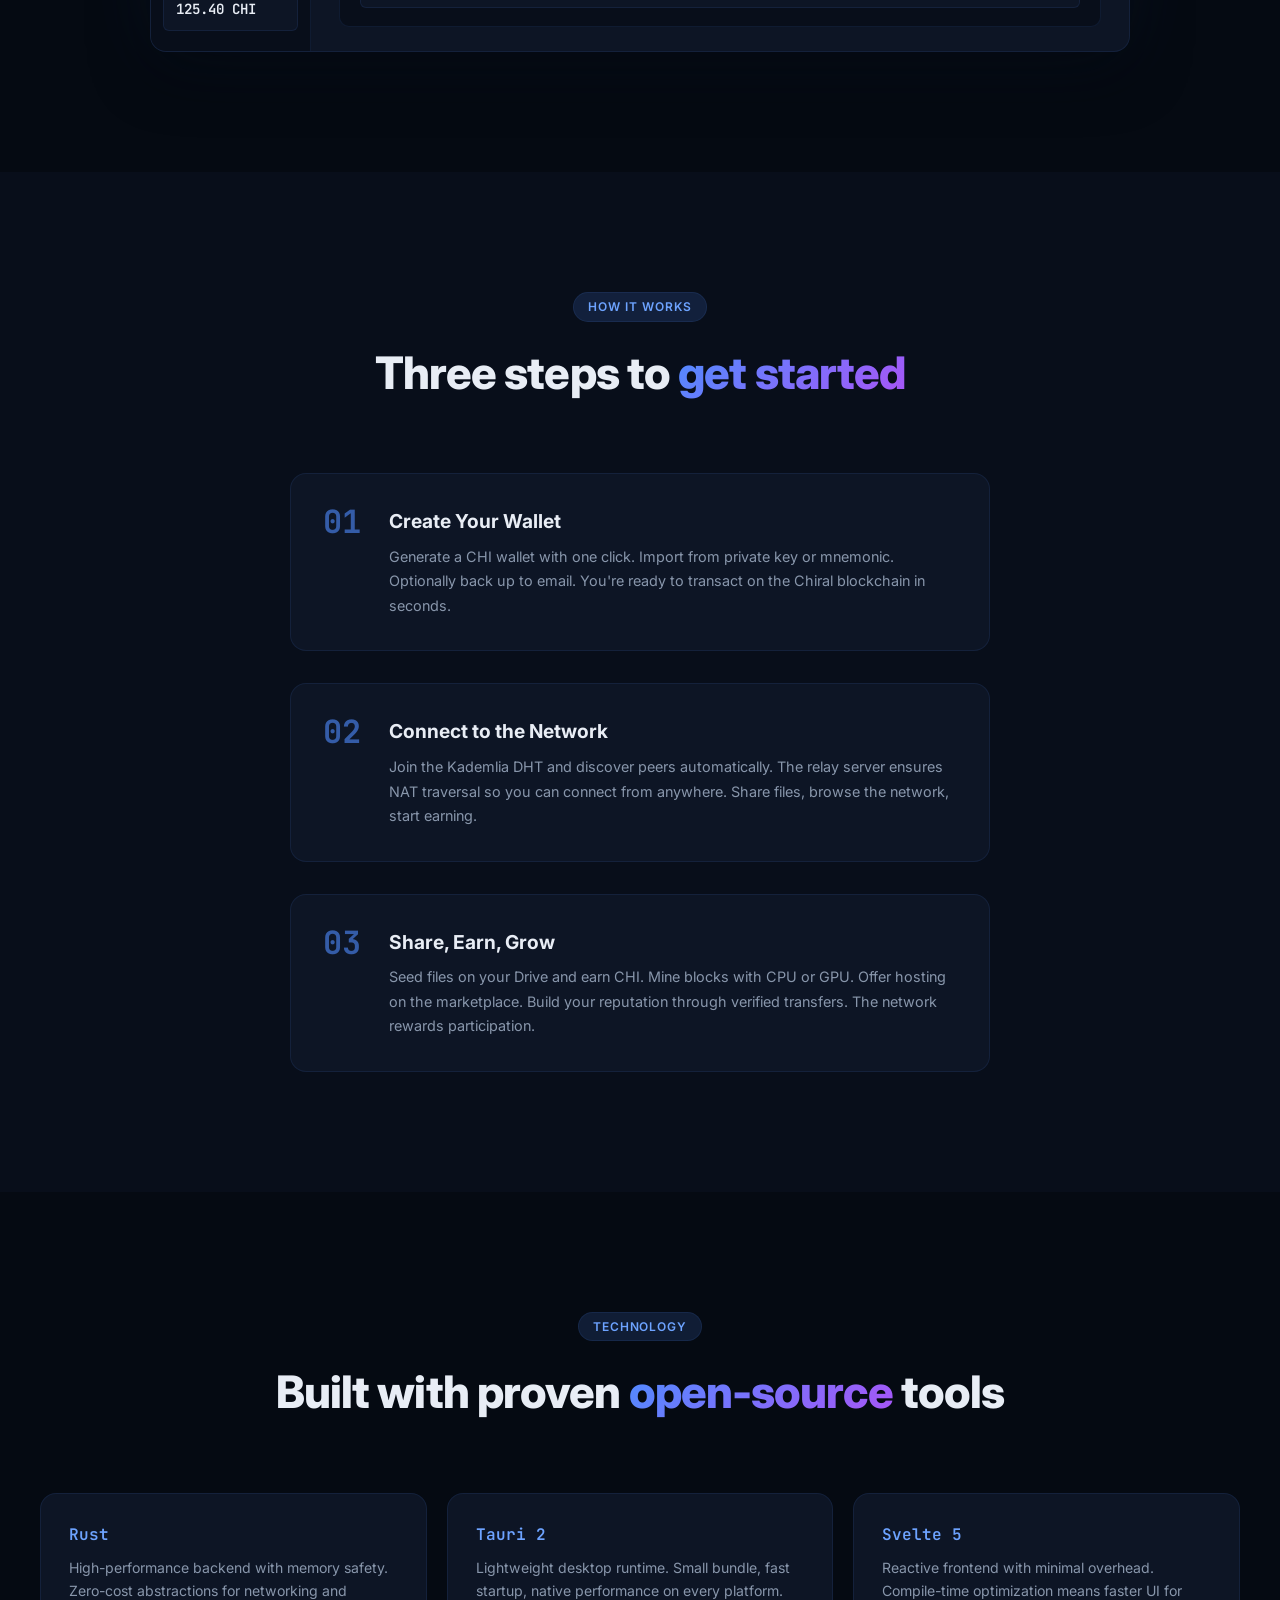
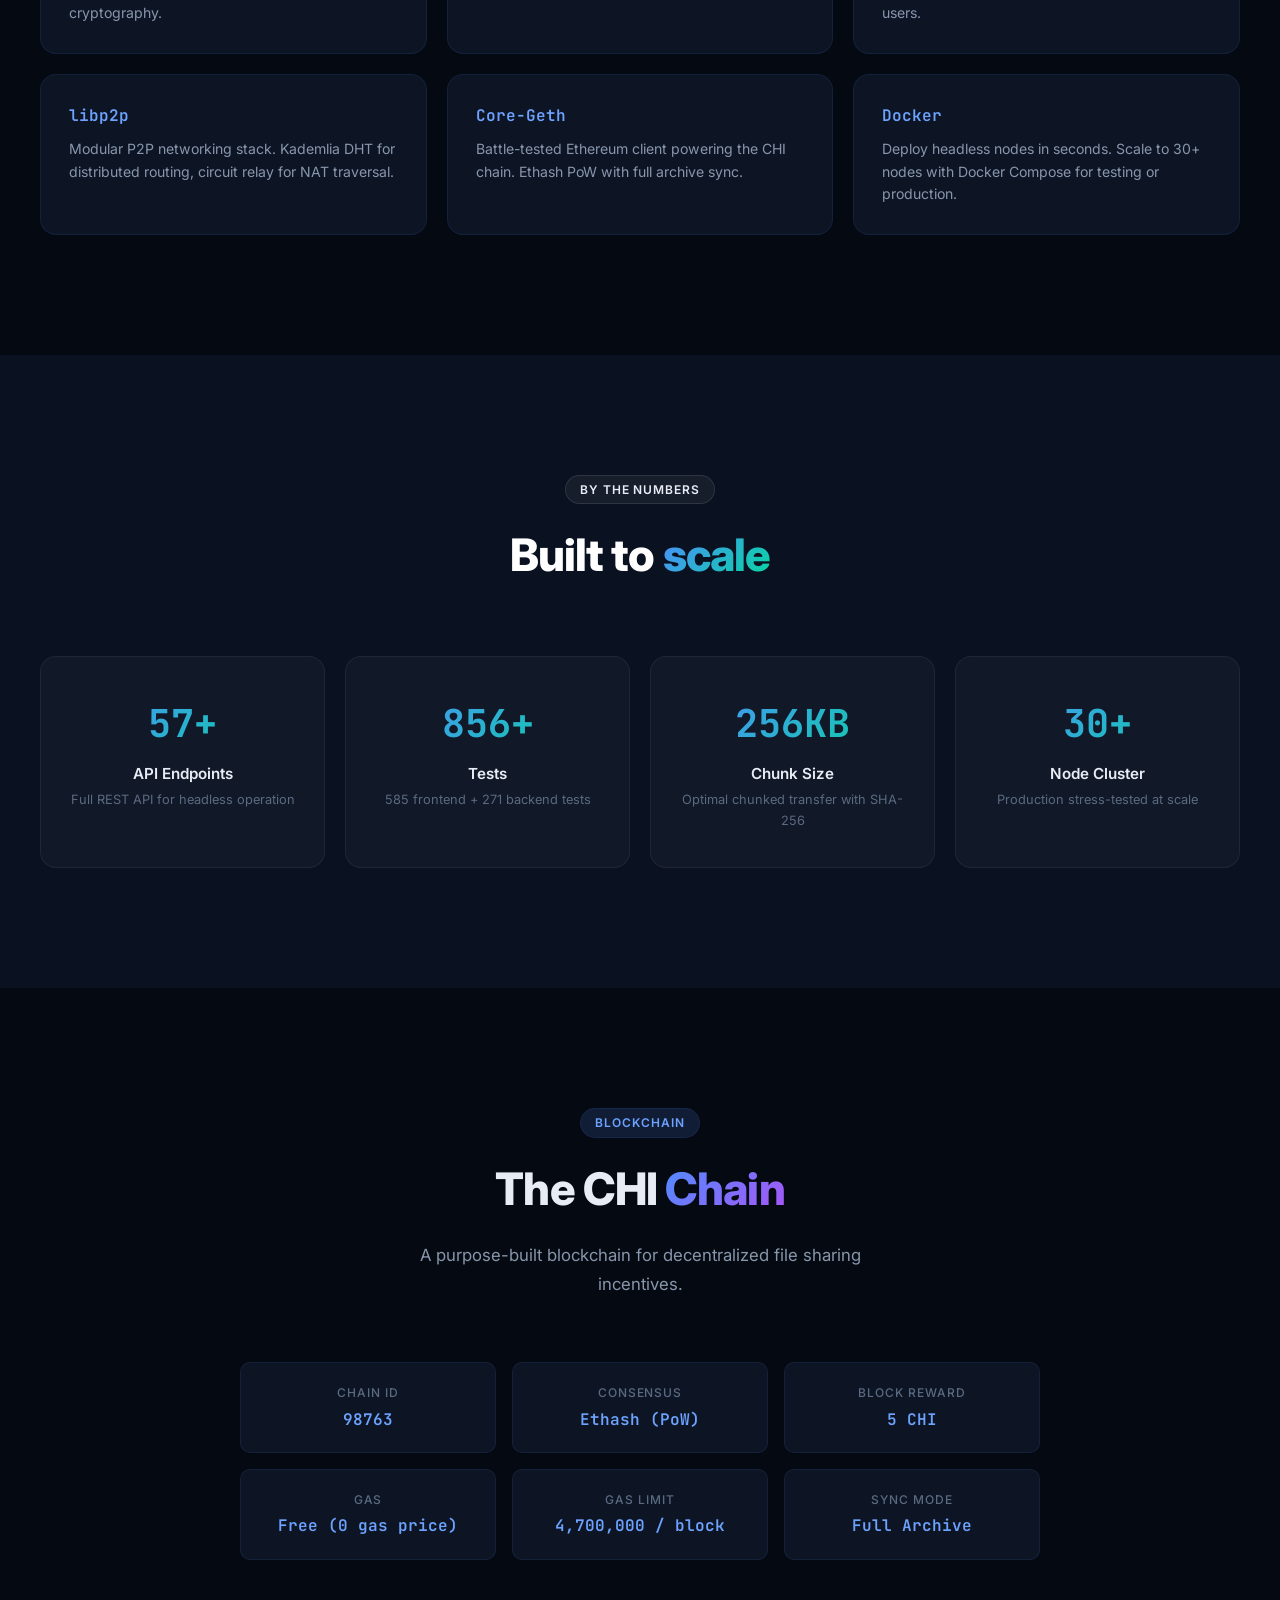
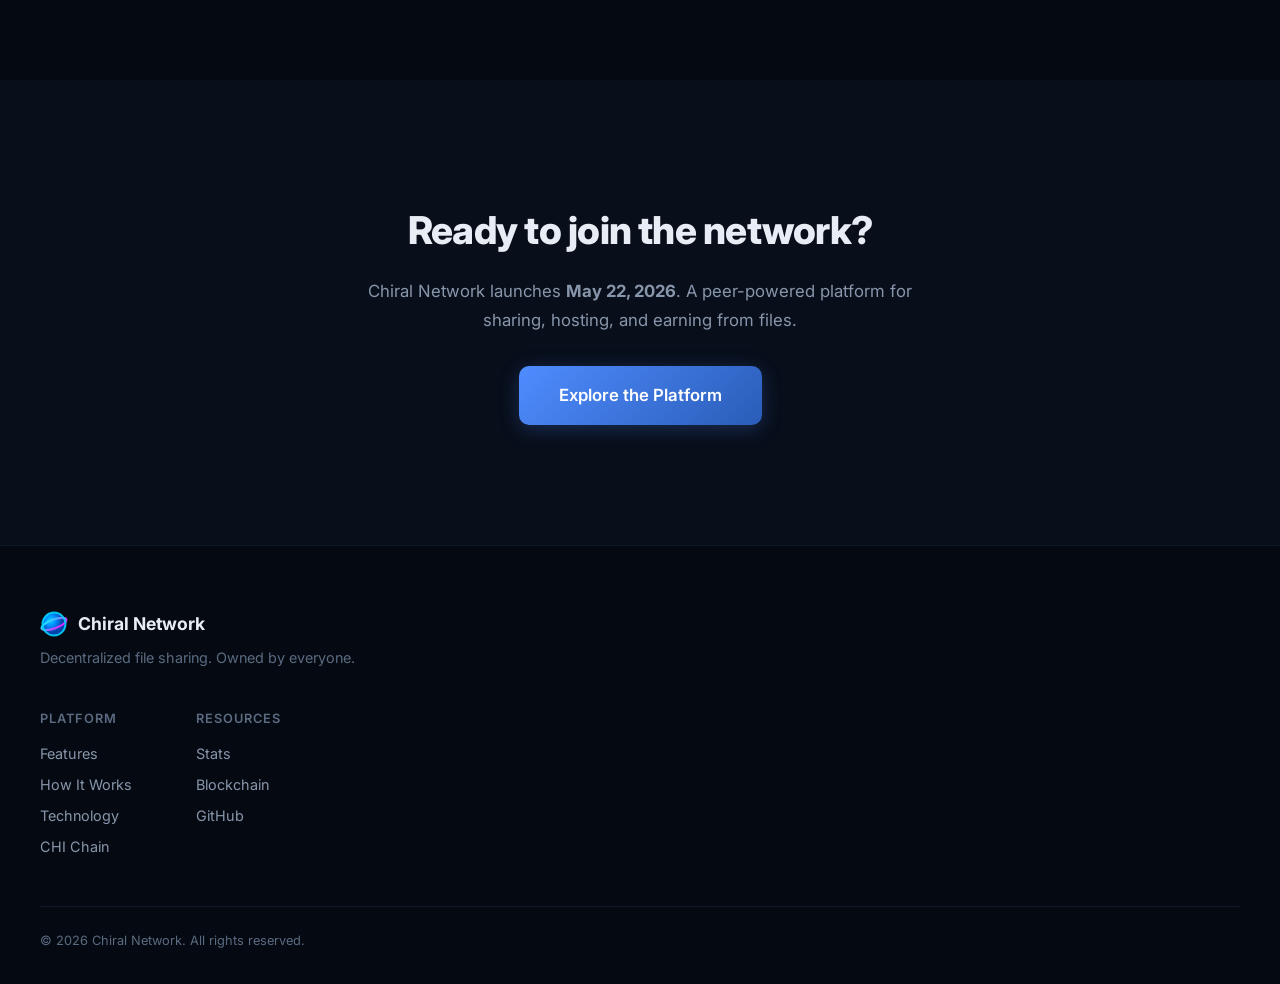
==== commit 101df2f4: "chore: launch date → May 22, trim features to 8, update chain id - Launch countdown: May 7 → May 22," ====
--- a/index.html
+++ b/index.html
@@ -81,7 +81,7 @@
           <span class="countdown-unit">Seconds</span>
         </div>
       </div>
-      <div class="countdown-date">May 7, 2026</div>
+      <div class="countdown-date">May 22, 2026</div>
     </div>
   </section>
 
@@ -128,17 +128,6 @@
         <div class="feature-card">
           <div class="feature-icon">
             <svg viewBox="0 0 24 24" fill="none" stroke="currentColor" stroke-width="1.5" stroke-linecap="round" stroke-linejoin="round">
-              <path d="M12 22s8-4 8-10V5l-8-3-8 3v7c0 6 8 10 8 10z"/>
-              <path d="m9 12 2 2 4-4"/>
-            </svg>
-          </div>
-          <h3>Verified Transfers</h3>
-          <p>256 KB chunked file transfers with per-chunk SHA-256 verification and full-file hash validation. Integrity guaranteed end-to-end.</p>
-        </div>
-
-        <div class="feature-card">
-          <div class="feature-icon">
-            <svg viewBox="0 0 24 24" fill="none" stroke="currentColor" stroke-width="1.5" stroke-linecap="round" stroke-linejoin="round">
               <circle cx="12" cy="12" r="10"/><path d="M16 8h-6a2 2 0 1 0 0 4h4a2 2 0 1 1 0 4H8"/><path d="M12 18V6"/>
             </svg>
           </div>
@@ -169,16 +158,6 @@
         <div class="feature-card">
           <div class="feature-icon">
             <svg viewBox="0 0 24 24" fill="none" stroke="currentColor" stroke-width="1.5" stroke-linecap="round" stroke-linejoin="round">
-              <rect x="2" y="3" width="20" height="14" rx="2"/><line x1="8" y1="21" x2="16" y2="21"/><line x1="12" y1="17" x2="12" y2="21"/>
-            </svg>
-          </div>
-          <h3>Headless Daemon</h3>
-          <p>Run Chiral Network on servers without a GUI. Full REST API with 57+ endpoints for wallet, DHT, files, mining, and hosting.</p>
-        </div>
-
-        <div class="feature-card">
-          <div class="feature-icon">
-            <svg viewBox="0 0 24 24" fill="none" stroke="currentColor" stroke-width="1.5" stroke-linecap="round" stroke-linejoin="round">
               <path d="M4 15s1-1 4-1 5 2 8 2 4-1 4-1V3s-1 1-4 1-5-2-8-2-4 1-4 1z"/><line x1="4" y1="22" x2="4" y2="15"/>
             </svg>
           </div>
@@ -196,15 +175,6 @@
           <p>Dedicated CDN servers guarantee availability when peer seeders are offline. Market-based pricing auto-adjusts to the cheapest seeder on the network. Files are searched via DHT and CDN in parallel for fastest discovery.</p>
         </div>
 
-        <div class="feature-card">
-          <div class="feature-icon">
-            <svg viewBox="0 0 24 24" fill="none" stroke="currentColor" stroke-width="1.5" stroke-linecap="round" stroke-linejoin="round">
-              <circle cx="12" cy="12" r="10"/><line x1="2" y1="12" x2="22" y2="12"/><path d="M12 2a15.3 15.3 0 0 1 4 10 15.3 15.3 0 0 1-4 10 15.3 15.3 0 0 1-4-10 15.3 15.3 0 0 1 4-10z"/>
-            </svg>
-          </div>
-          <h3>Testnet &amp; Mainnet</h3>
-          <p>Switch between testnet and mainnet from Settings. Isolated wallets, DHT, and chain state per network — experiment freely on testnet, then flip to mainnet when you're ready.</p>
-        </div>
       </div>
     </div>
   </section>
@@ -465,7 +435,7 @@
       <div class="chain-specs">
         <div class="chain-spec">
           <span class="chain-spec-label">Chain ID</span>
-          <span class="chain-spec-value">98765</span>
+          <span class="chain-spec-value">98763</span>
         </div>
         <div class="chain-spec">
           <span class="chain-spec-label">Consensus</span>
@@ -496,7 +466,7 @@
     <div class="section-inner">
       <div class="cta-content">
         <h2>Ready to join the network?</h2>
-        <p>Chiral Network launches <strong>May 7, 2026</strong>. A peer-powered platform for sharing, hosting, and earning from files.</p>
+        <p>Chiral Network launches <strong>May 22, 2026</strong>. A peer-powered platform for sharing, hosting, and earning from files.</p>
         <div class="cta-actions">
           <a href="#features" class="btn btn-primary btn-large">Explore the Platform</a>
         </div>
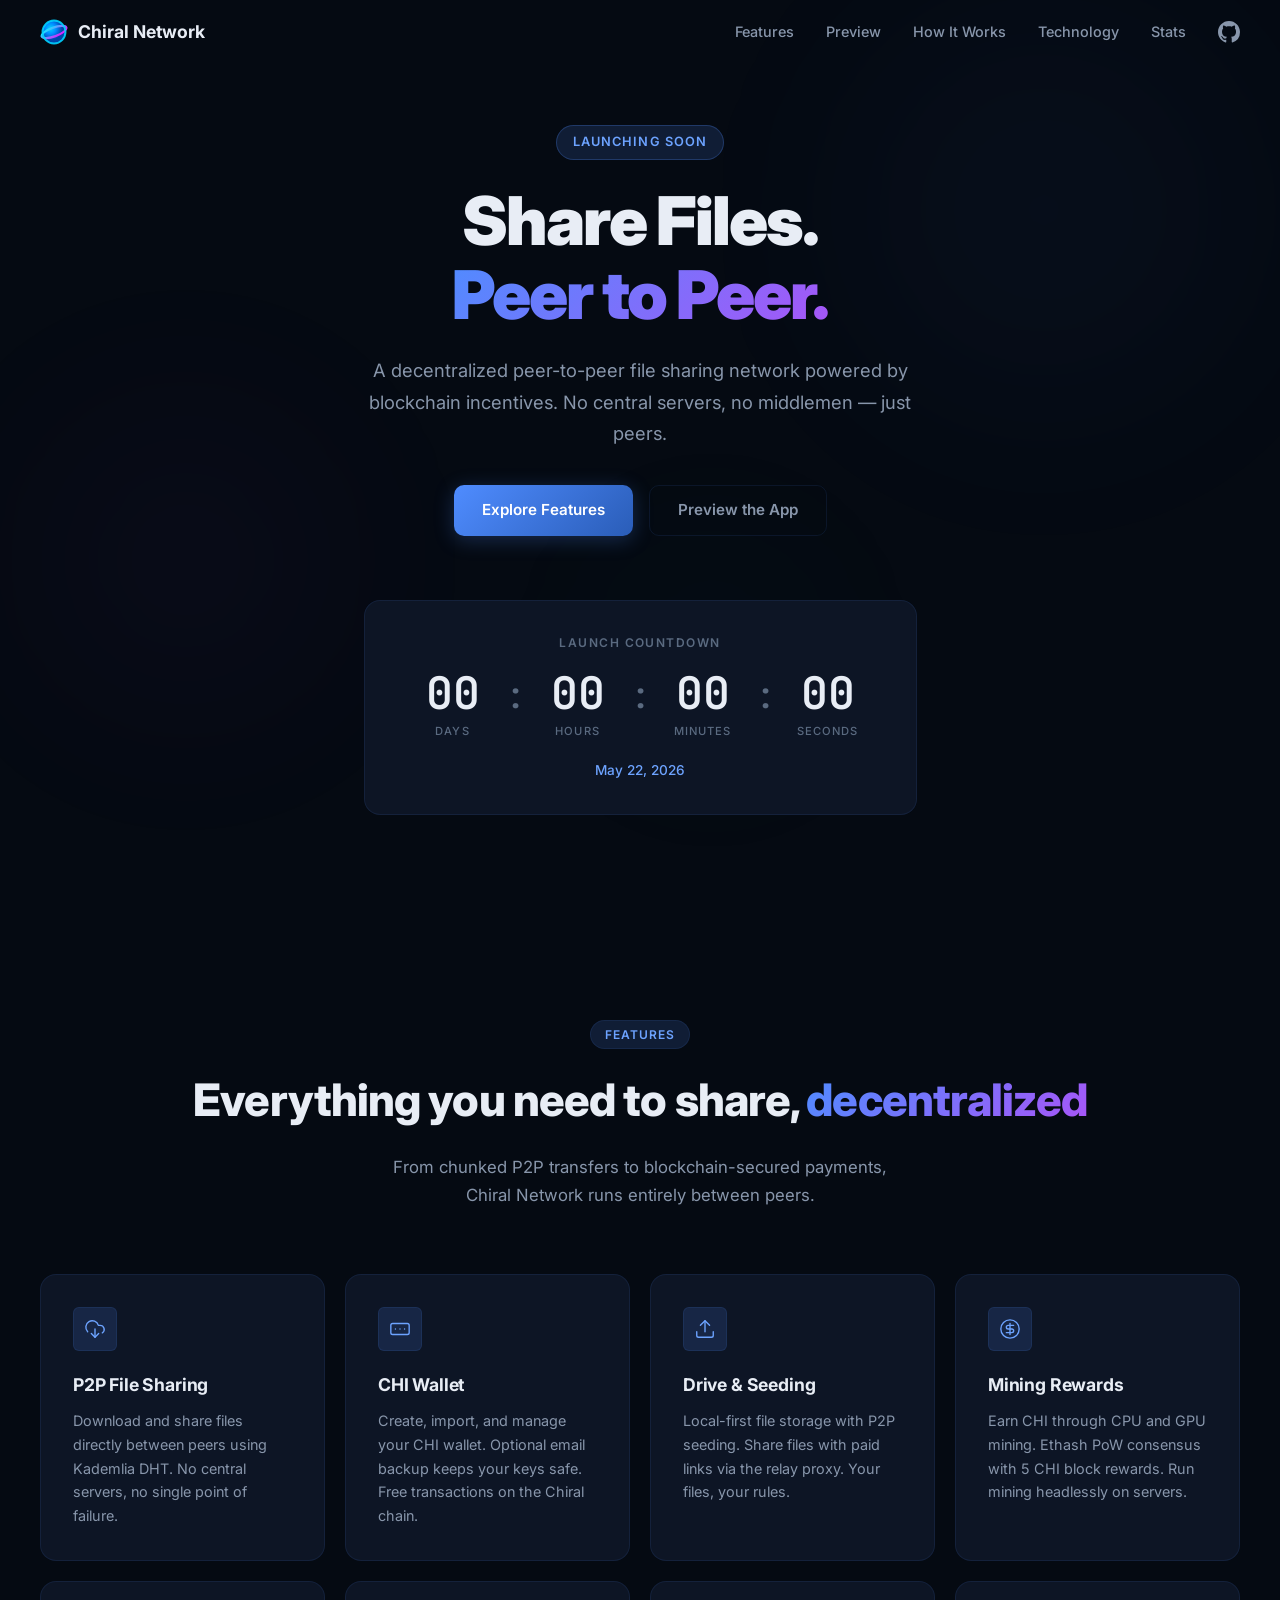
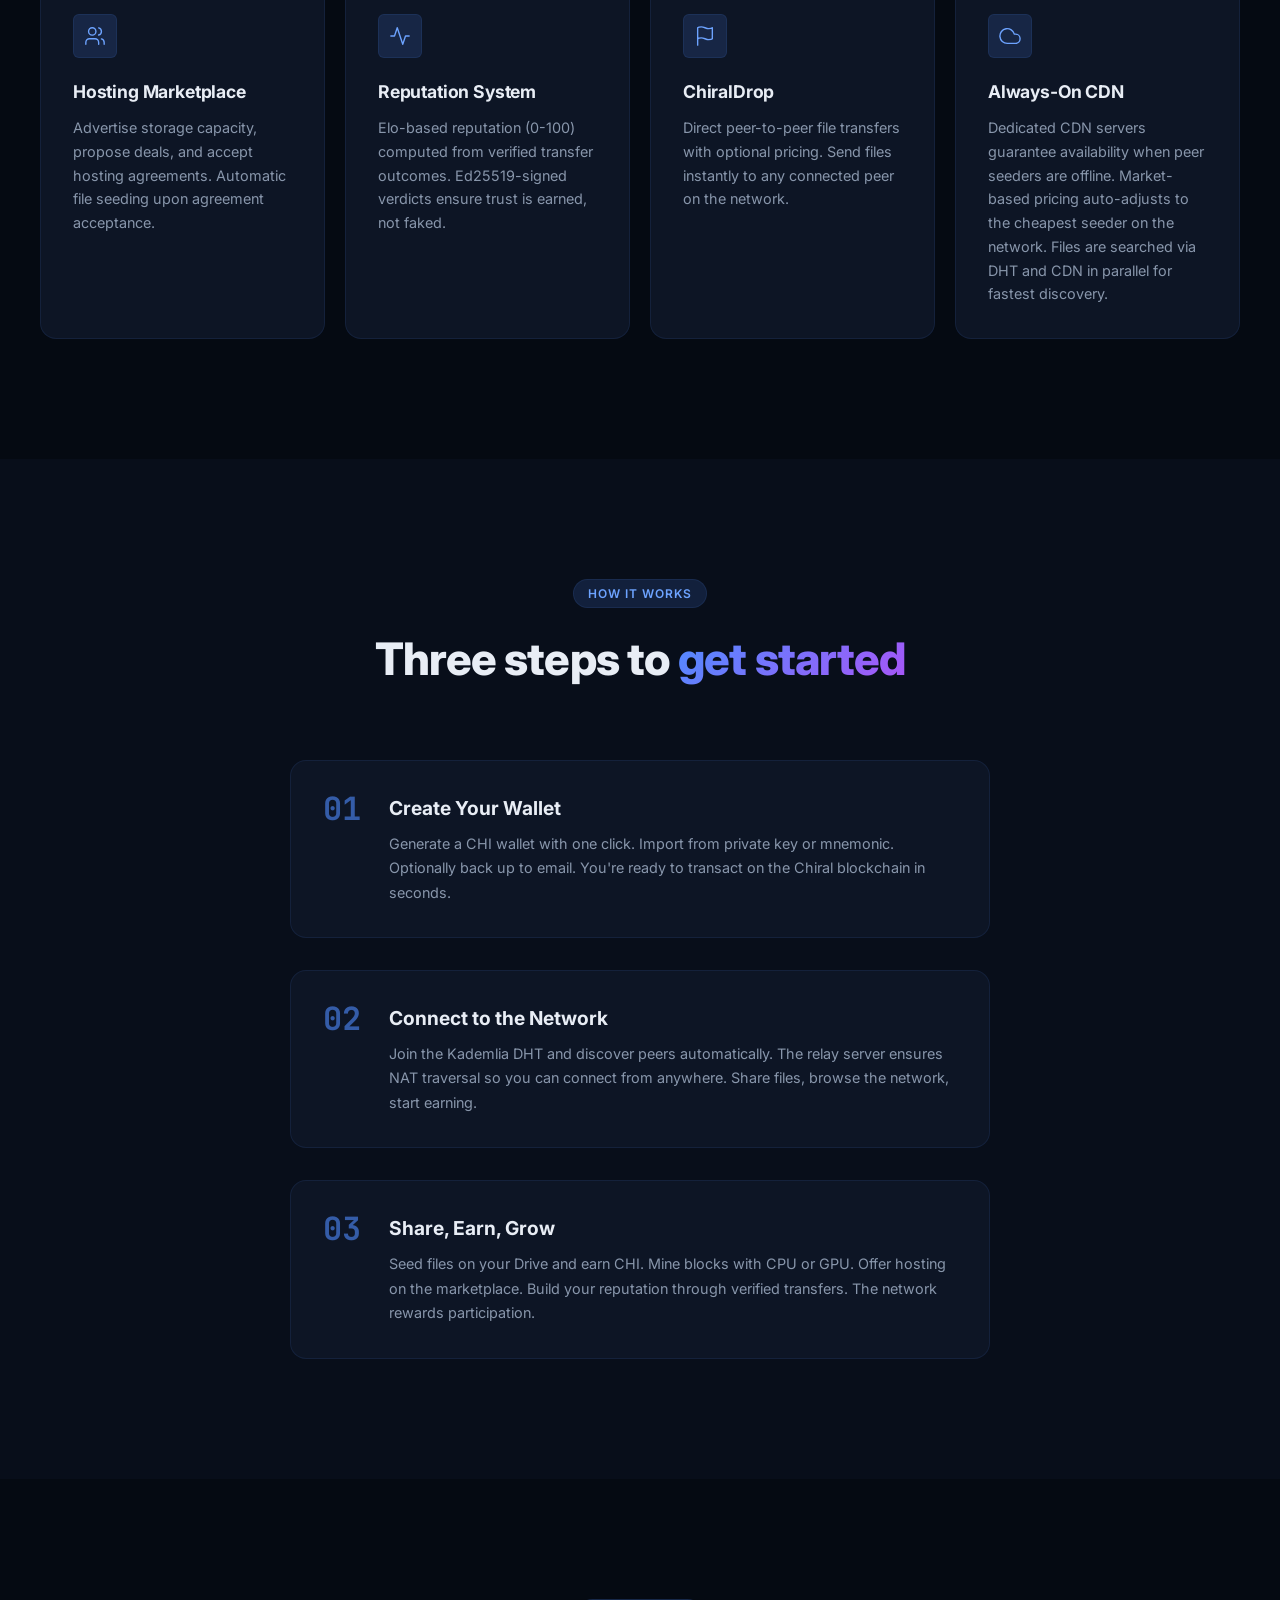
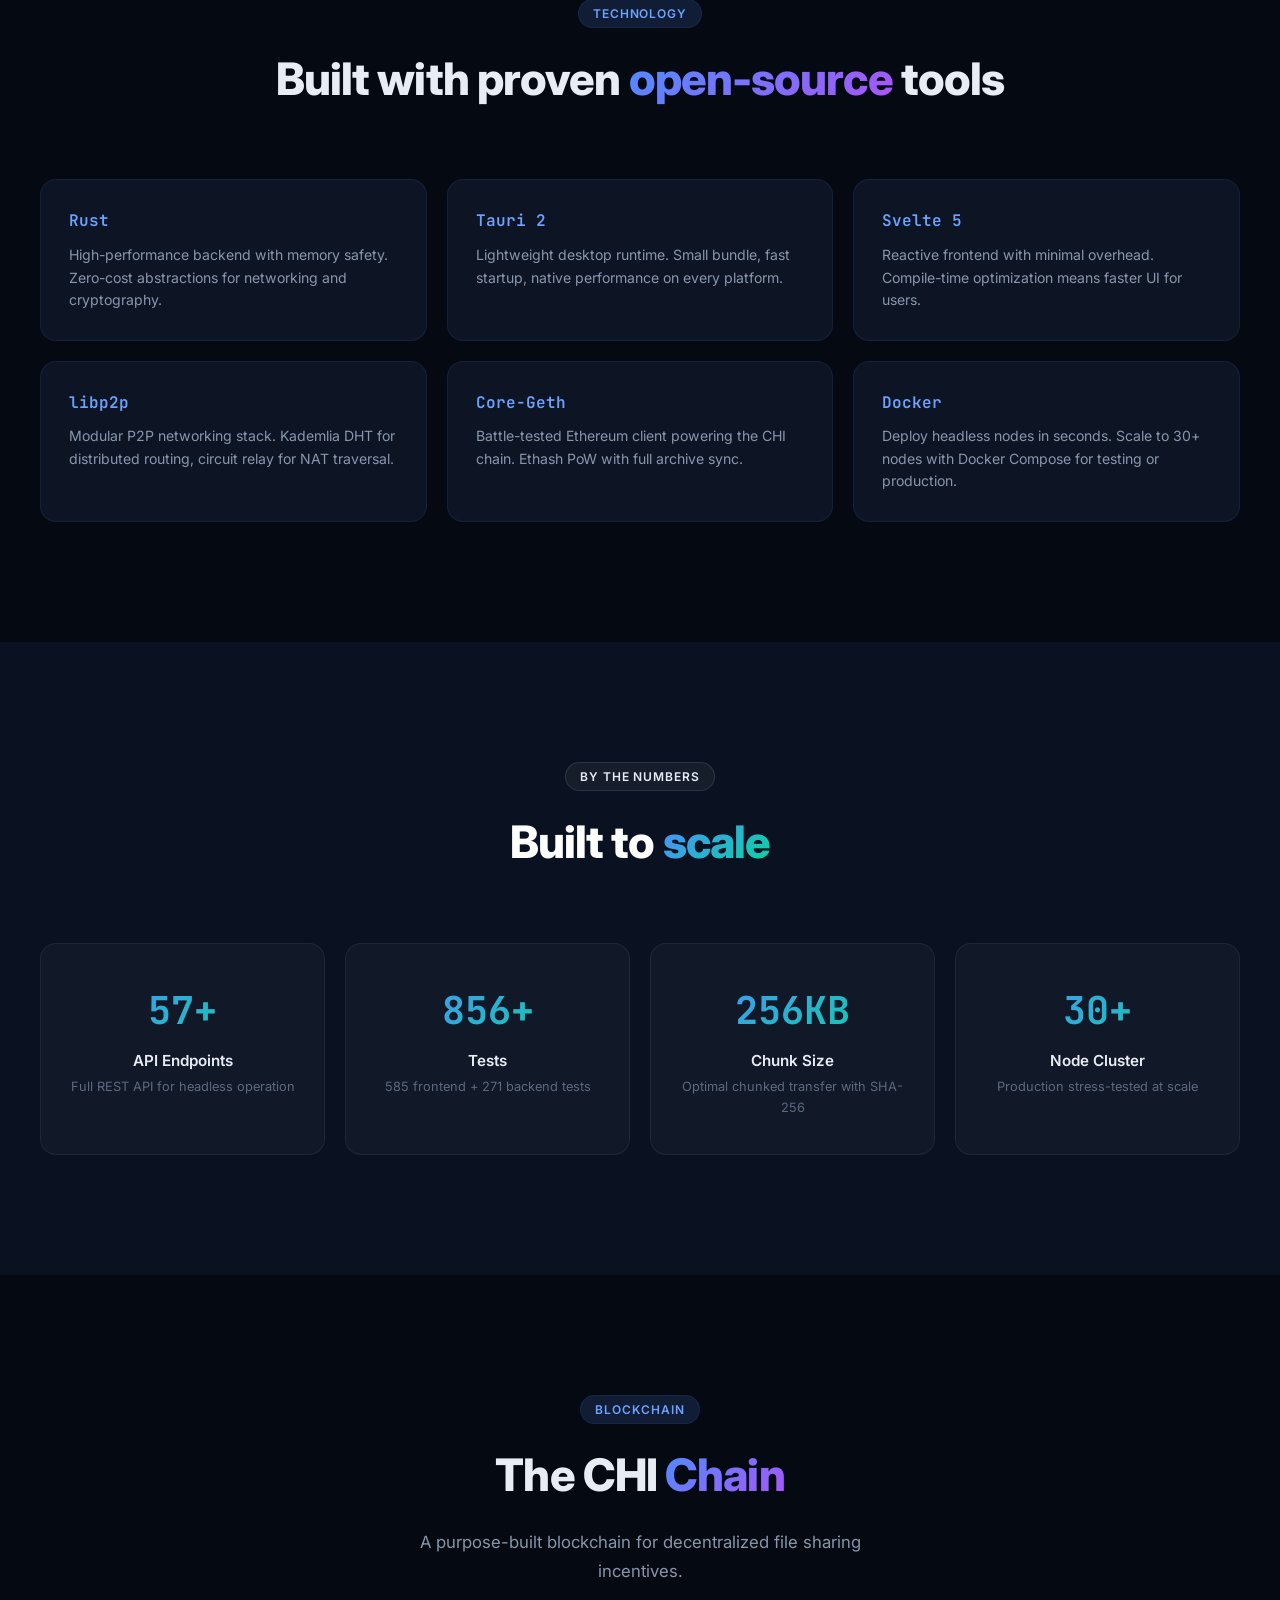
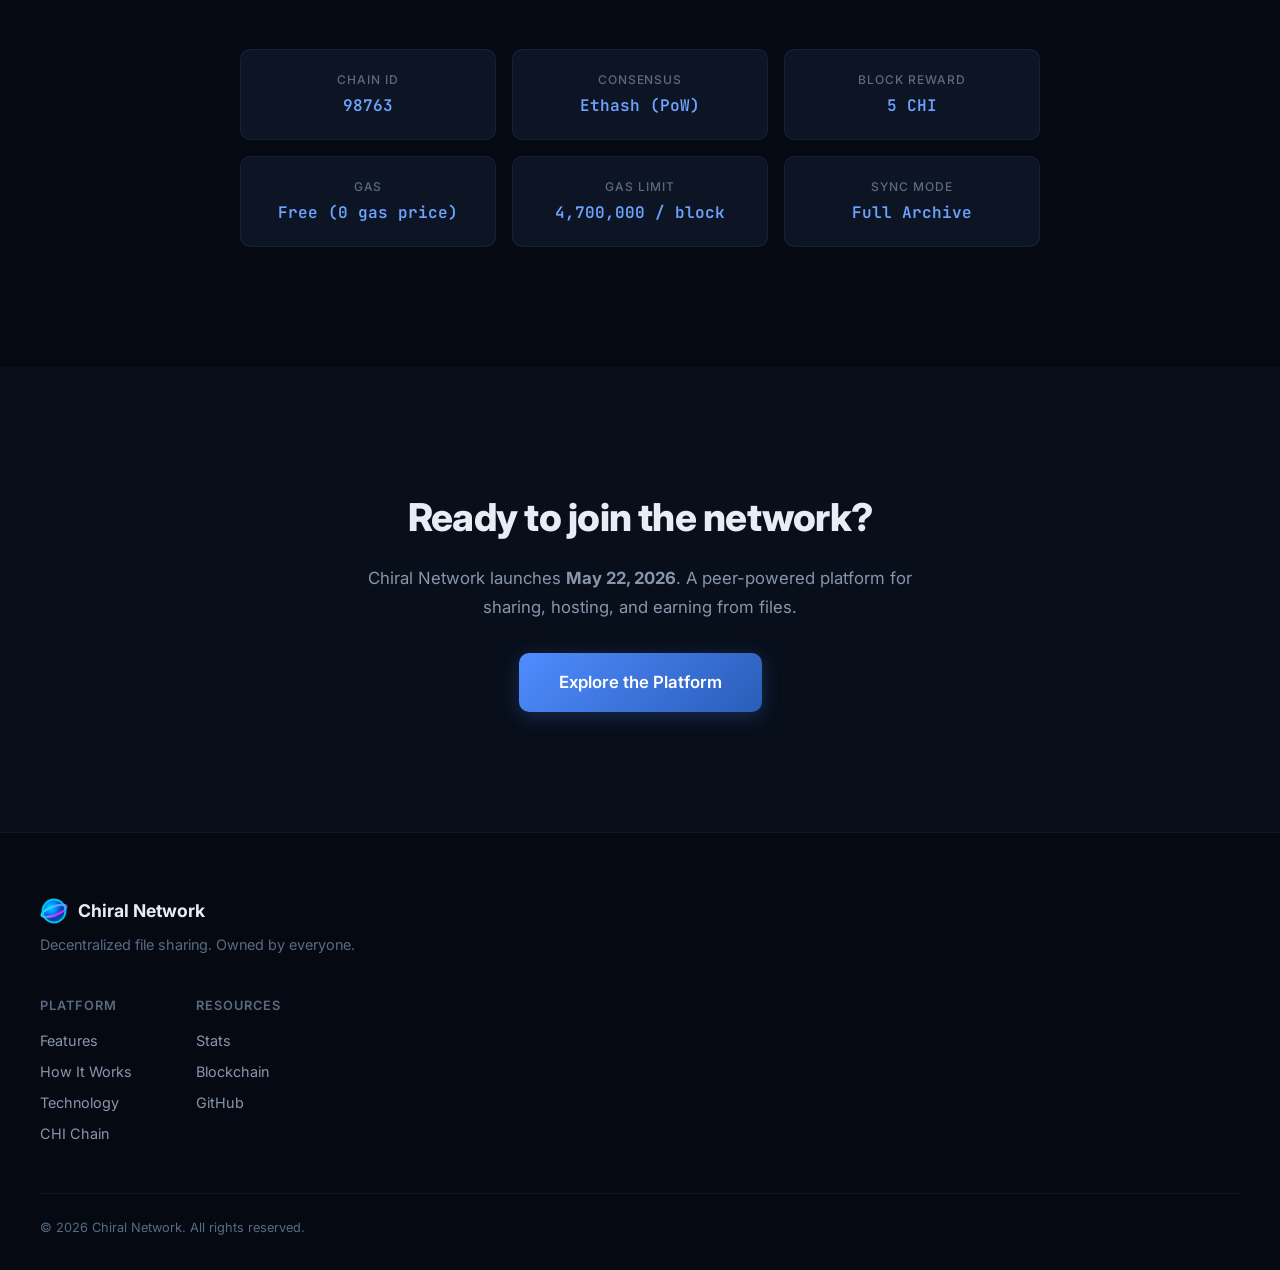
==== commit 27c0454a: "feat: move demo to dedicated /preview page Extract the simulated download demo from the home page in" ====
--- a/index.html
+++ b/index.html
@@ -28,7 +28,7 @@
       </a>
       <div class="nav-links">
         <a href="#features">Features</a>
-        <a href="#demo">Demo</a>
+        <a href="preview.html">Preview</a>
         <a href="#how-it-works">How It Works</a>
         <a href="#technology">Technology</a>
         <a href="#stats">Stats</a>
@@ -53,7 +53,7 @@
       </p>
       <div class="hero-actions">
         <a href="#features" class="btn btn-primary">Explore Features</a>
-        <a href="#how-it-works" class="btn btn-secondary">Learn More</a>
+        <a href="preview.html" class="btn btn-secondary">Preview the App</a>
       </div>
     </div>
 
@@ -179,150 +179,6 @@
     </div>
   </section>
 
-  <!-- Demo -->
-  <section class="section" id="demo">
-    <div class="section-inner">
-      <div class="section-header">
-        <span class="section-tag">Demo</span>
-        <h2 class="section-title">See it in <em>action</em></h2>
-        <p class="section-subtitle">A simulated walkthrough of the Download page: search by Merkle hash, pick a seeder from the live list, and download over verified P2P chunks.</p>
-      </div>
-      <div class="demo-window">
-        <div class="demo-titlebar">
-          <span class="demo-dot demo-dot-red"></span>
-          <span class="demo-dot demo-dot-yellow"></span>
-          <span class="demo-dot demo-dot-green"></span>
-          <span class="demo-title">Chiral Network</span>
-        </div>
-        <div class="demo-app">
-          <!-- Sidebar nav -->
-          <aside class="demo-sidebar">
-            <div class="demo-nav-item">Wallet</div>
-            <div class="demo-nav-item">Network</div>
-            <div class="demo-nav-item demo-nav-active">Download</div>
-            <div class="demo-nav-item">Drive</div>
-            <div class="demo-nav-item">Hosts</div>
-            <div class="demo-nav-item">Mining</div>
-            <div class="demo-nav-spacer"></div>
-            <div class="demo-nav-balance">
-              <span class="demo-nav-balance-label">Balance</span>
-              <span class="demo-nav-balance-value"><span id="demo-balance">125.40</span> CHI</span>
-            </div>
-          </aside>
-
-          <!-- Main content -->
-          <main class="demo-main">
-            <div class="demo-page-header">
-              <h3>Download</h3>
-              <p>Search and download files from the Chiral Network</p>
-            </div>
-
-            <!-- Search card -->
-            <div class="demo-card">
-              <div class="demo-card-title">Add New Download</div>
-              <div class="demo-search-tabs">
-                <button class="demo-tab demo-tab-hash demo-tab-active">Merkle Hash</button>
-                <button class="demo-tab demo-tab-magnet">Magnet Link</button>
-                <button class="demo-tab demo-tab-torrent">.torrent File</button>
-              </div>
-              <div class="demo-search-row">
-                <div class="demo-search-input-wrap">
-                  <input class="demo-search-input" id="demo-search-input" placeholder="Enter SHA-256 hash (64 characters)" readonly>
-                  <span class="demo-caret" id="demo-caret">|</span>
-                </div>
-                <button class="demo-btn demo-btn-primary" id="demo-search-btn">
-                  <span id="demo-search-label">Search</span>
-                </button>
-              </div>
-            </div>
-
-            <!-- Search results -->
-            <div class="demo-card demo-result-card" id="demo-result-card" hidden>
-              <div class="demo-file-row">
-                <div class="demo-file-icon demo-file-icon-archive">
-                  <svg viewBox="0 0 24 24" fill="none" stroke="currentColor" stroke-width="2" stroke-linecap="round" stroke-linejoin="round">
-                    <path d="M14 2H6a2 2 0 0 0-2 2v16a2 2 0 0 0 2 2h12a2 2 0 0 0 2-2V8z"/>
-                    <polyline points="14 2 14 8 20 8"/>
-                  </svg>
-                </div>
-                <div class="demo-file-info">
-                  <div class="demo-file-name">research-dataset.tar.zst</div>
-                  <div class="demo-file-meta">
-                    <span>128.0 MB</span>
-                    <span class="demo-dot-sep">·</span>
-                    <span class="demo-seeders-count" id="demo-seeders-count">3 seeders found</span>
-                  </div>
-                  <div class="demo-hash" id="demo-hash">7ax3f4b2…c9d2f3d</div>
-                </div>
-                <div class="demo-elo-badge">Top Elo 87</div>
-              </div>
-
-              <div class="demo-seeder-divider"></div>
-
-              <div class="demo-seeder-header">
-                <span class="demo-seeder-title">Choose seeder (<span id="demo-seeder-count-inline">3</span> available)</span>
-                <div class="demo-sort-tabs">
-                  <button class="demo-sort demo-sort-active">best</button>
-                  <button class="demo-sort">elo</button>
-                  <button class="demo-sort">price</button>
-                </div>
-              </div>
-
-              <div class="demo-seeder-list" id="demo-seeder-list"></div>
-
-              <div class="demo-cost-row">
-                <div class="demo-cost-info">
-                  <span>Cost: <strong>0.001 CHI</strong> (file) + <strong>1.28 CHI</strong> (download)</span>
-                </div>
-                <button class="demo-btn demo-btn-success" id="demo-download-btn">
-                  <span id="demo-download-label">Download</span>
-                </button>
-              </div>
-            </div>
-
-            <!-- Active / completed download -->
-            <div class="demo-card demo-active-card" id="demo-active-card" hidden>
-              <div class="demo-card-title">
-                <span>Downloads</span>
-                <span class="demo-active-count" id="demo-active-count">1 active</span>
-              </div>
-              <div class="demo-download-item" id="demo-download-item">
-                <div class="demo-file-icon demo-file-icon-archive demo-file-icon-small">
-                  <svg viewBox="0 0 24 24" fill="none" stroke="currentColor" stroke-width="2" stroke-linecap="round" stroke-linejoin="round">
-                    <path d="M14 2H6a2 2 0 0 0-2 2v16a2 2 0 0 0 2 2h12a2 2 0 0 0 2-2V8z"/>
-                    <polyline points="14 2 14 8 20 8"/>
-                  </svg>
-                </div>
-                <div class="demo-download-info">
-                  <div class="demo-download-header">
-                    <span class="demo-download-name">research-dataset.tar.zst</span>
-                    <span class="demo-status-badge demo-status-downloading" id="demo-status-badge">downloading</span>
-                  </div>
-                  <div class="demo-download-meta">
-                    <span>128.0 MB</span>
-                    <span class="demo-dot-sep">·</span>
-                    <span id="demo-speed">—</span>
-                    <span class="demo-dot-sep">·</span>
-                    <span id="demo-eta">—</span>
-                    <span class="demo-dot-sep">·</span>
-                    <span>Elo 87</span>
-                  </div>
-                  <div class="demo-progress-track">
-                    <div class="demo-progress-fill" id="demo-progress-bar"></div>
-                  </div>
-                  <div class="demo-progress-stats">
-                    <span id="demo-progress-percent">0%</span>
-                    <span id="demo-progress-chunks">0 / 512 chunks</span>
-                  </div>
-                </div>
-              </div>
-            </div>
-          </main>
-        </div>
-      </div>
-    </div>
-  </section>
-
   <!-- How It Works -->
   <section class="section section-alt" id="how-it-works">
     <div class="section-inner">
--- a/style.css
+++ b/style.css
@@ -904,6 +904,21 @@
 }
 
 /* ============================================
+   Preview Page
+   ============================================ */
+
+.preview-back {
+  display: flex;
+  justify-content: center;
+  margin-top: 32px;
+}
+
+.nav-links a[aria-current="page"] {
+  color: var(--text-primary);
+  font-weight: 600;
+}
+
+/* ============================================
    Demo Section — Chiral Network app mockup
    ============================================ */
 
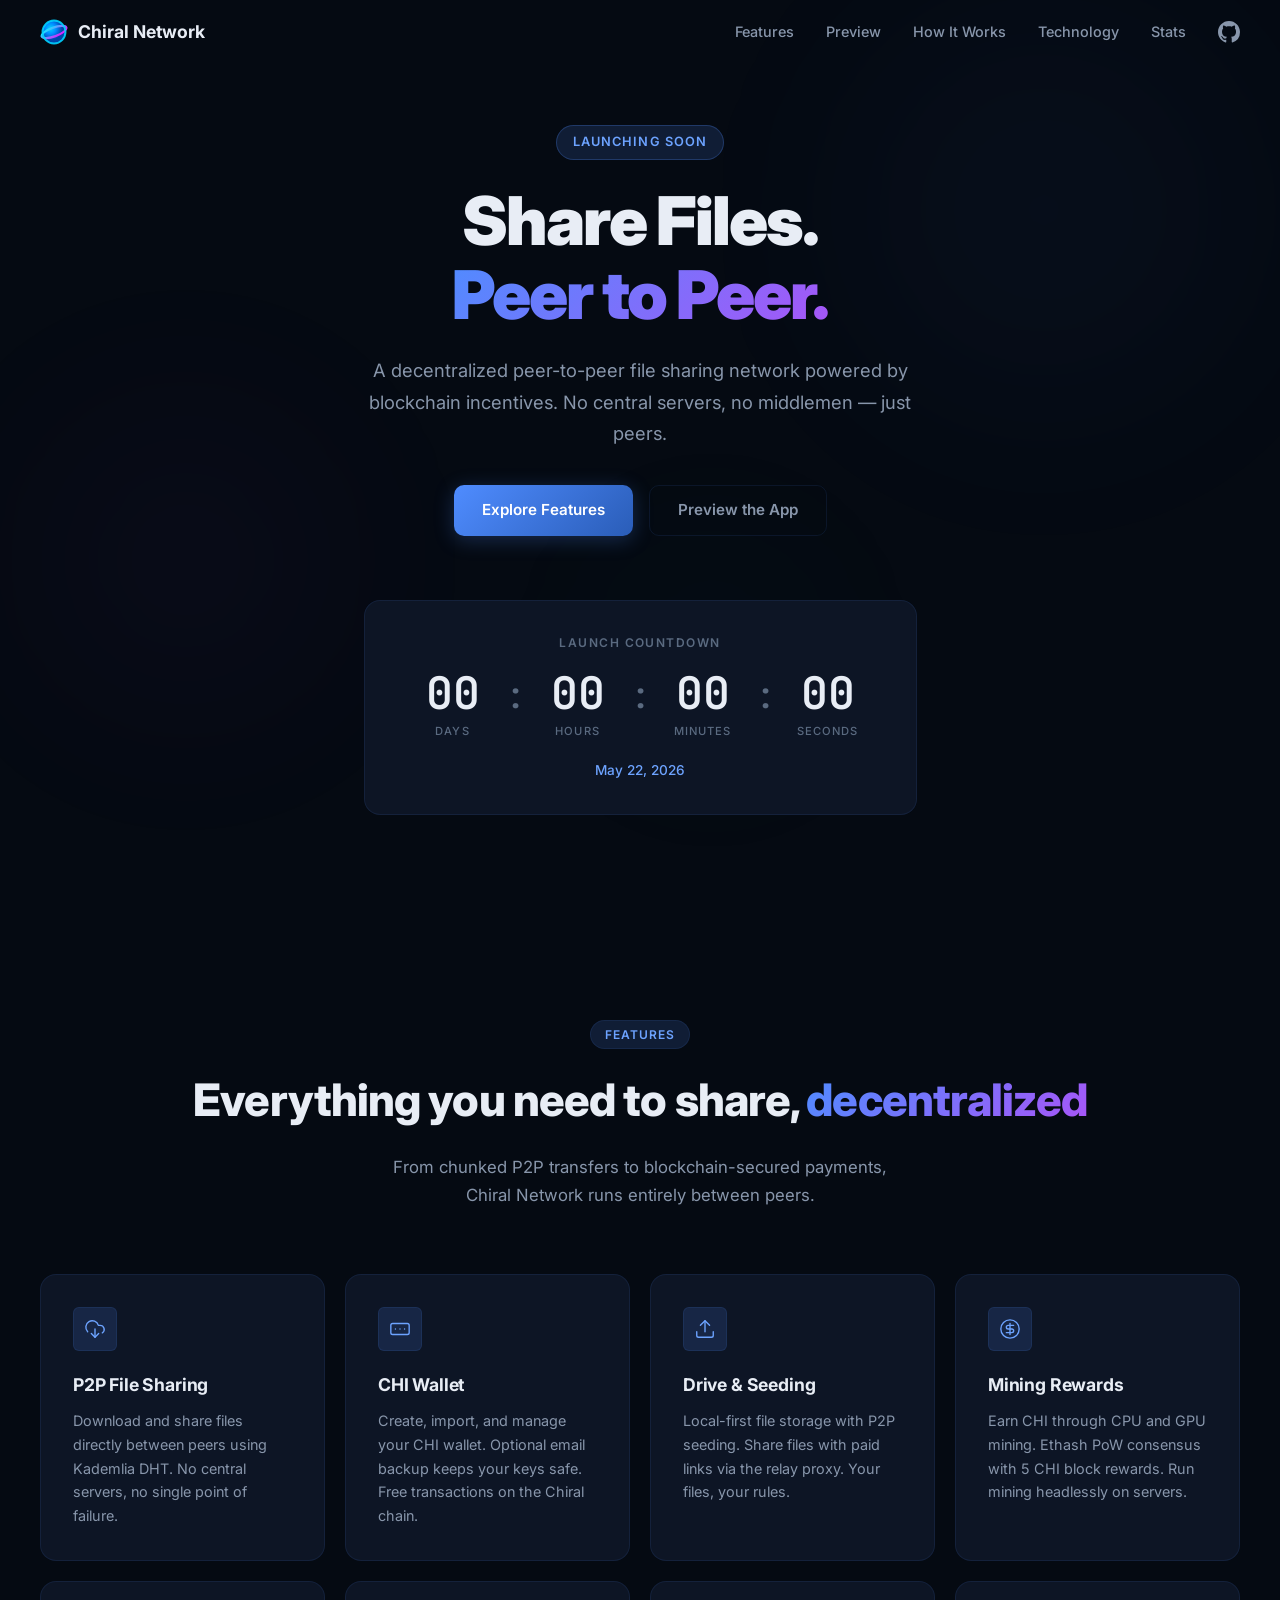
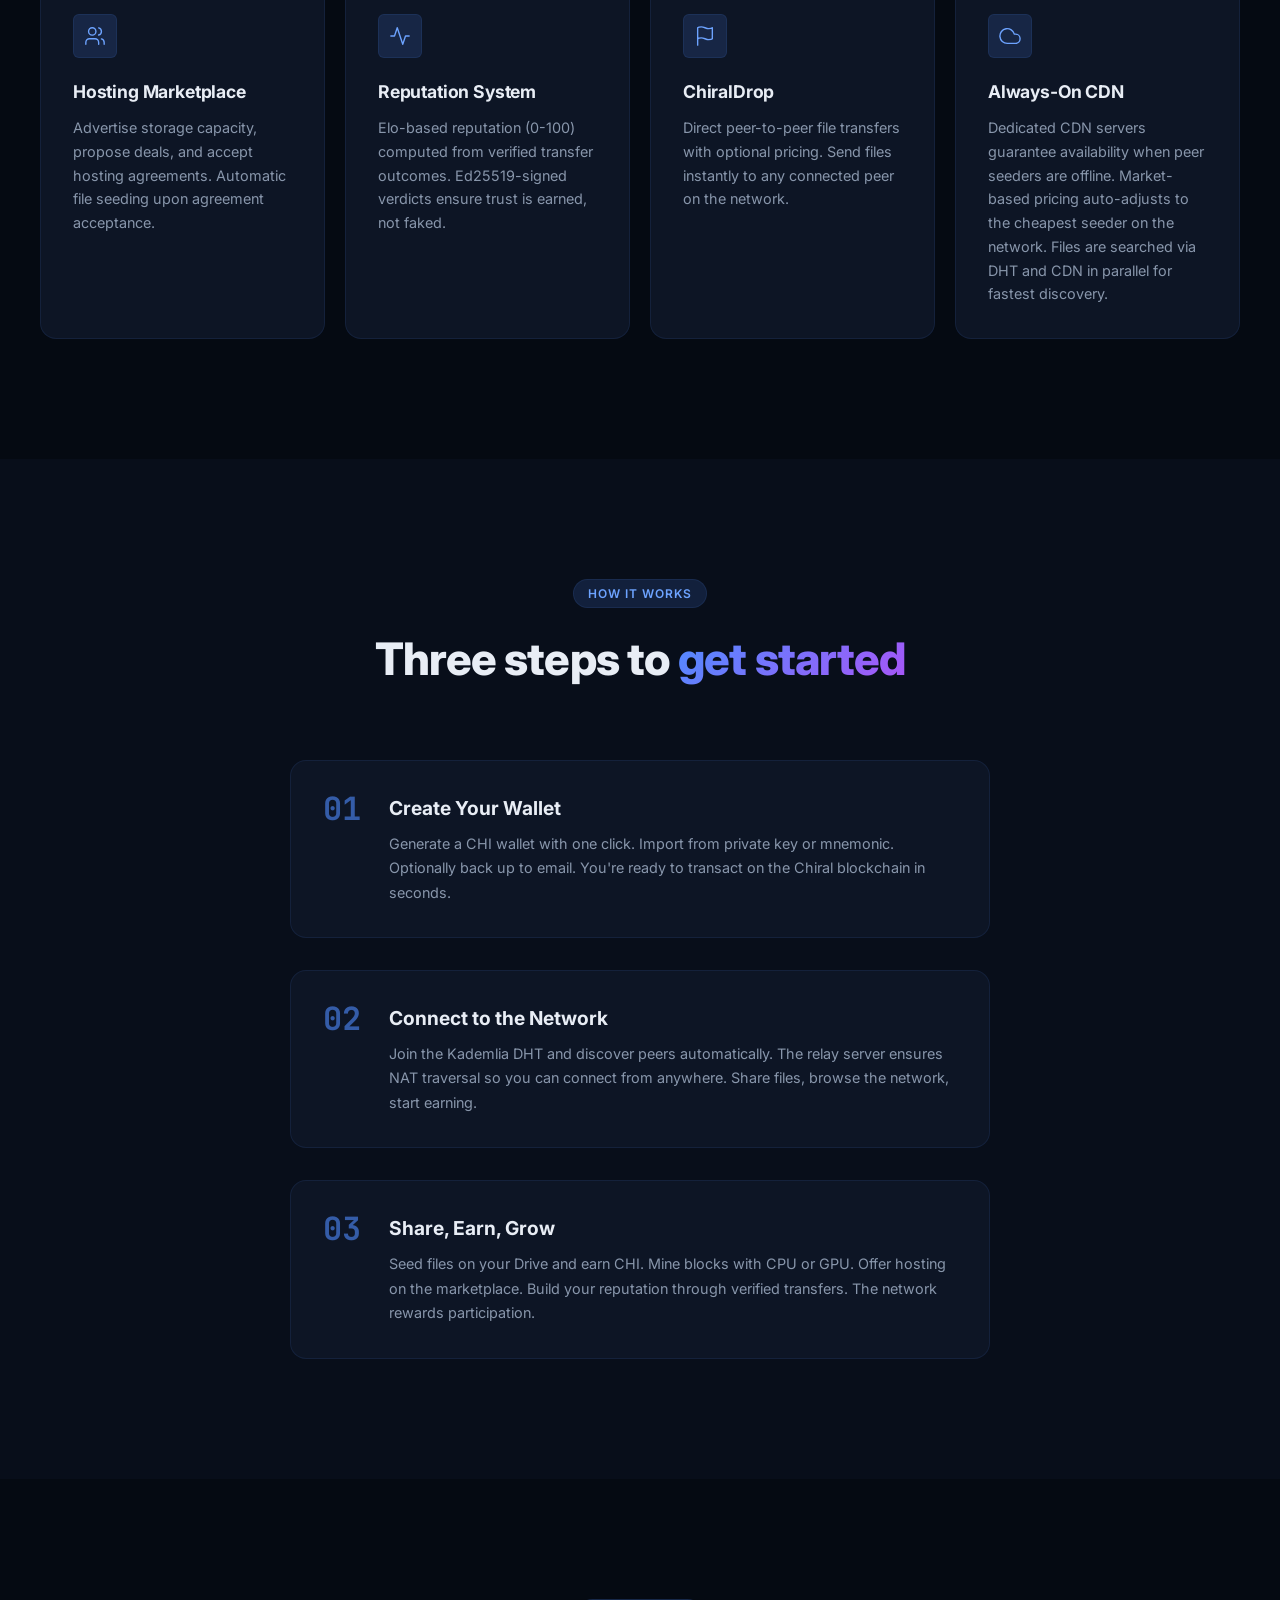
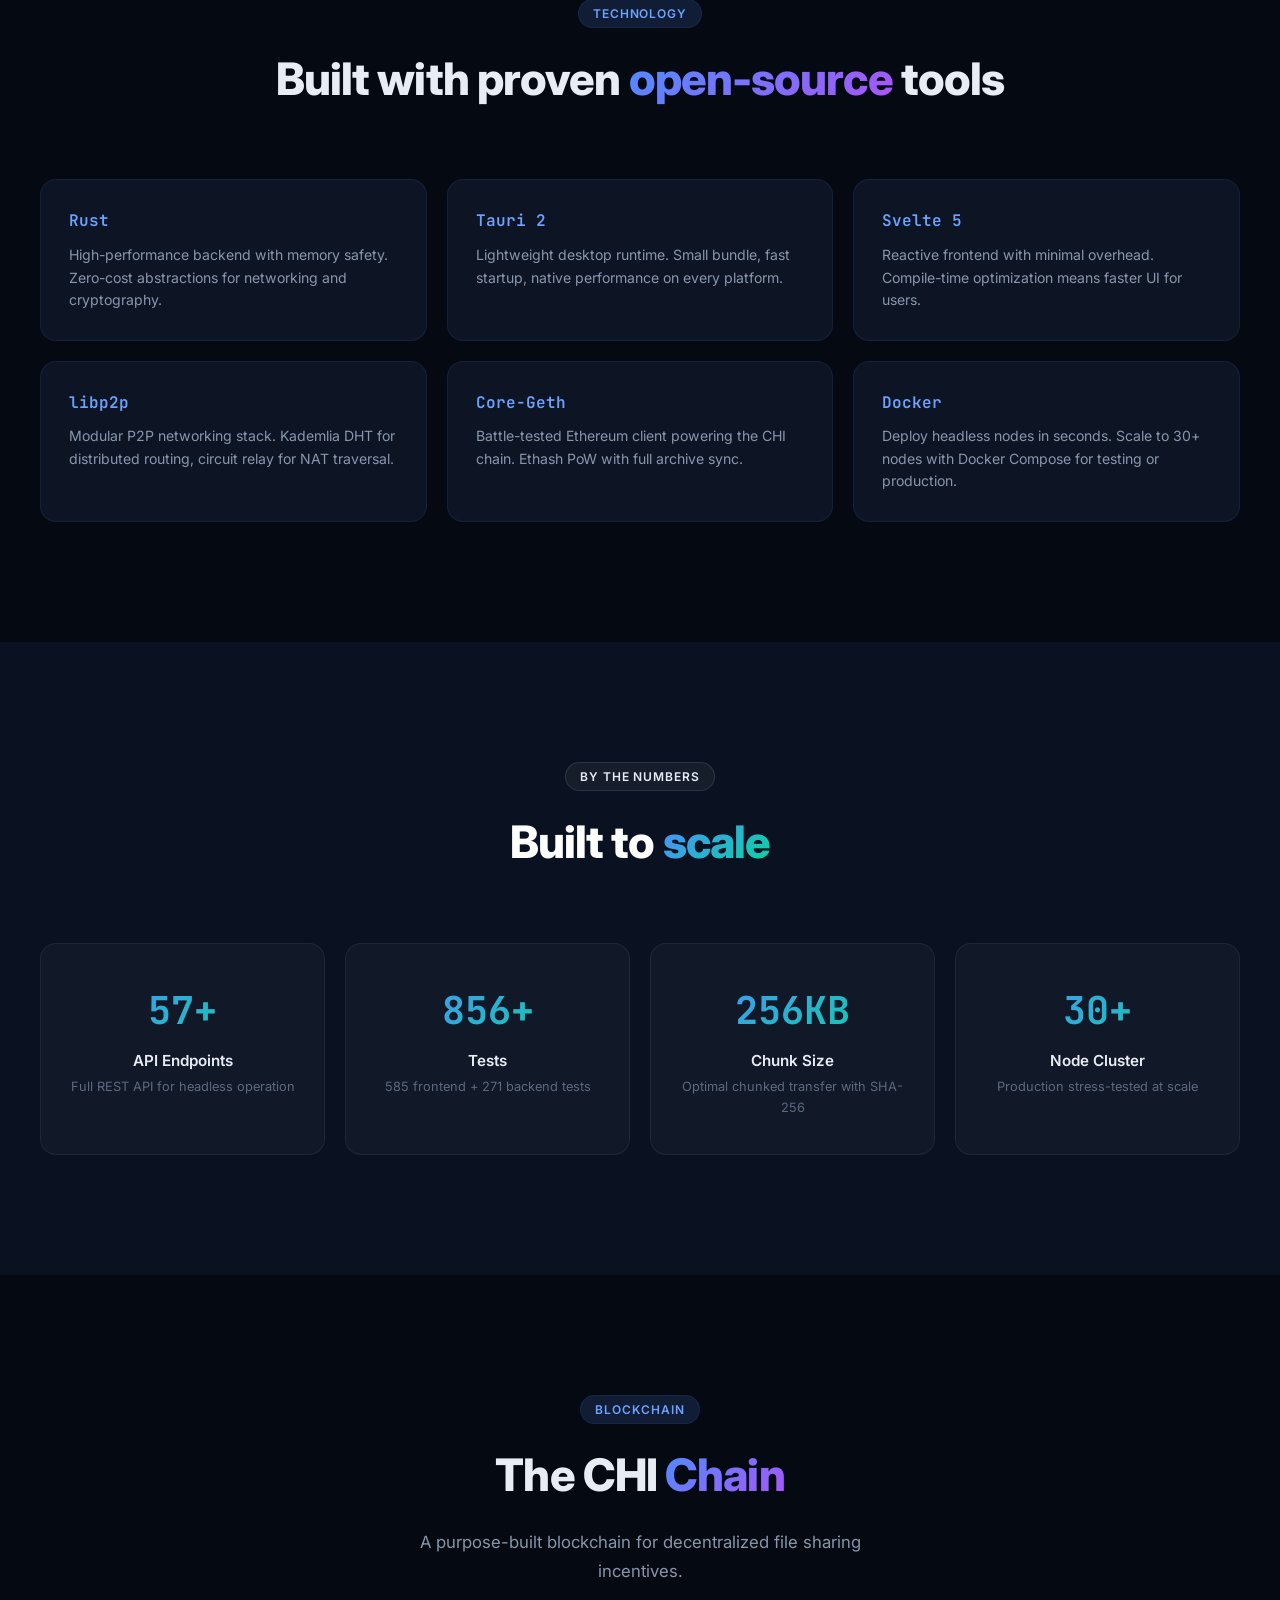
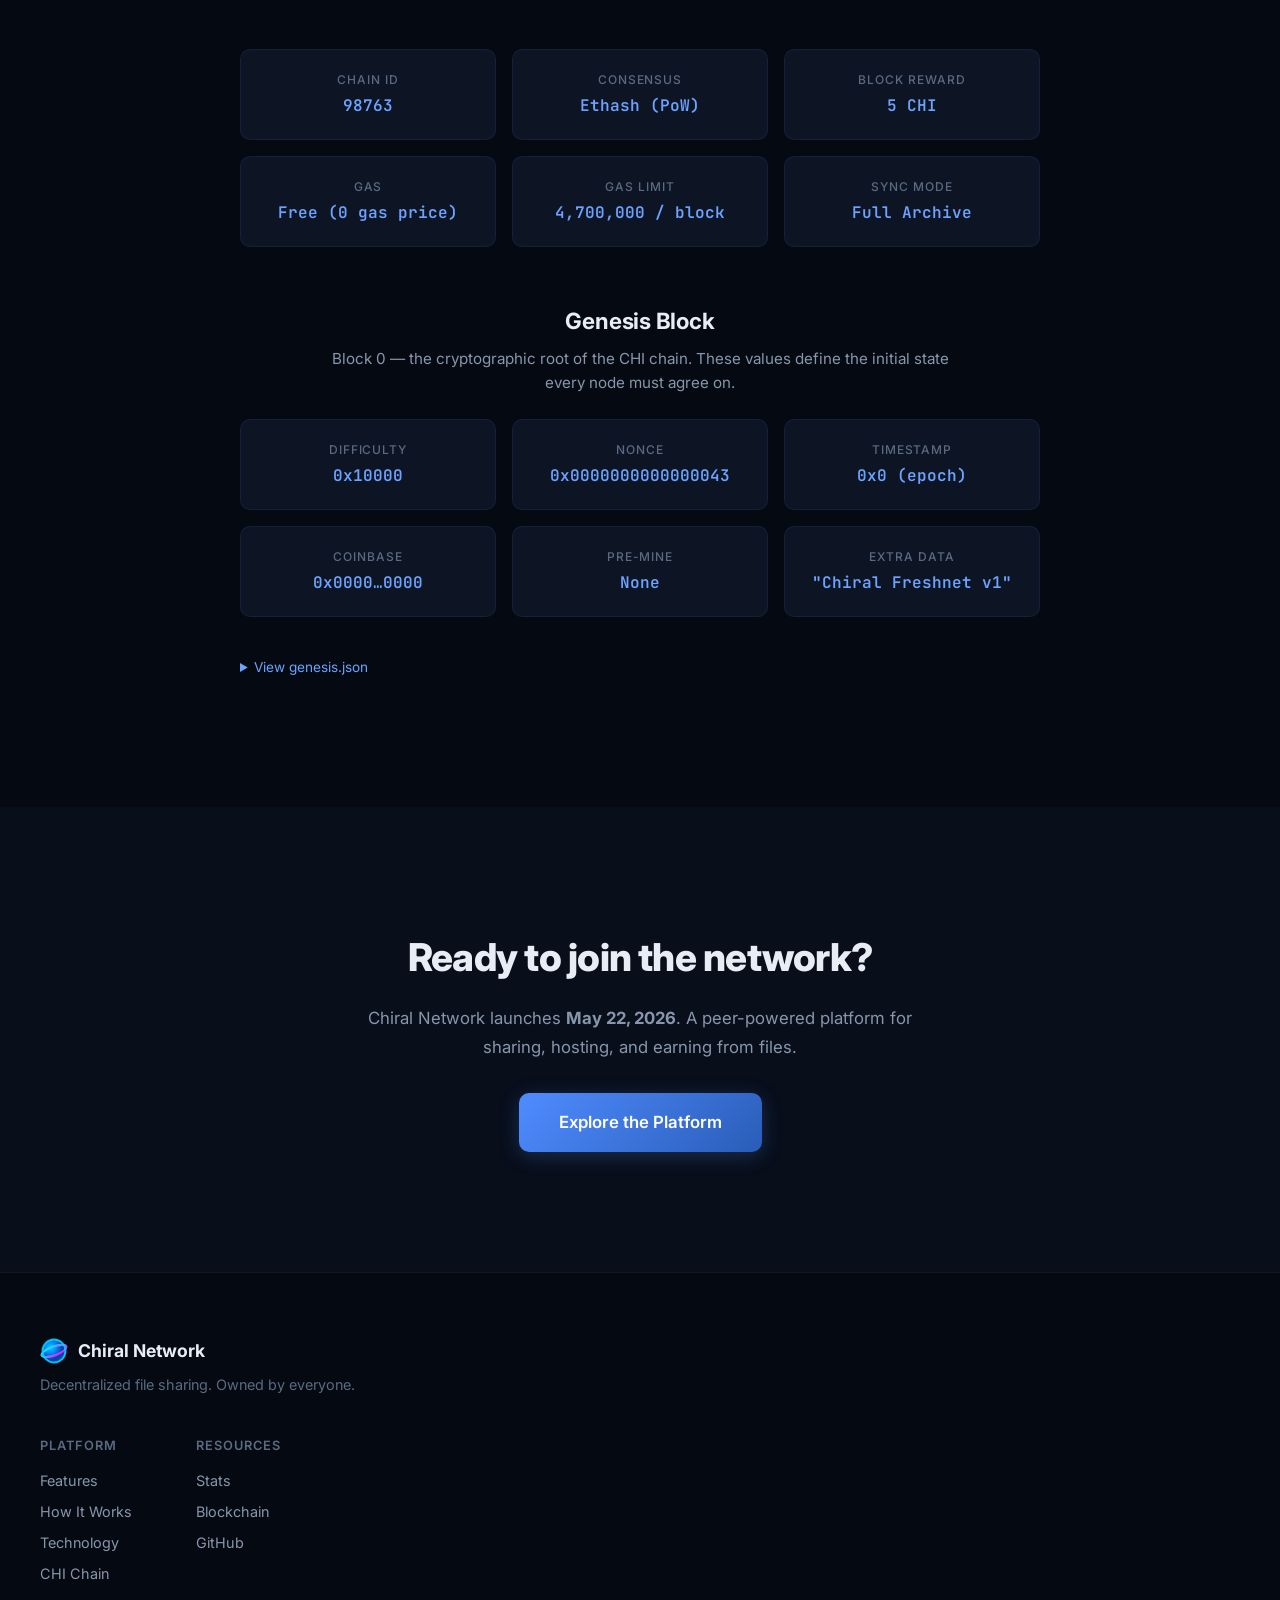
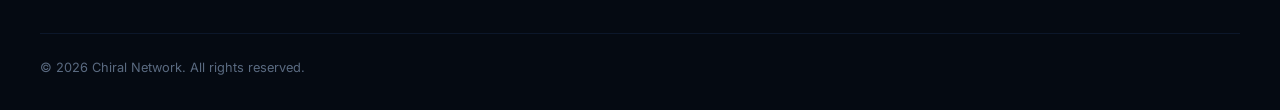
==== commit 5c26da78: "feat: add genesis block info to home page Show the FRESHNET genesis params (difficulty, nonce, times" ====
--- a/index.html
+++ b/index.html
@@ -314,6 +314,54 @@
           <span class="chain-spec-value">Full Archive</span>
         </div>
       </div>
+
+      <div class="genesis-header">
+        <h3 class="genesis-title">Genesis Block</h3>
+        <p class="genesis-subtitle">Block 0 — the cryptographic root of the CHI chain. These values define the initial state every node must agree on.</p>
+      </div>
+      <div class="chain-specs">
+        <div class="chain-spec">
+          <span class="chain-spec-label">Difficulty</span>
+          <span class="chain-spec-value">0x10000</span>
+        </div>
+        <div class="chain-spec">
+          <span class="chain-spec-label">Nonce</span>
+          <span class="chain-spec-value">0x0000000000000043</span>
+        </div>
+        <div class="chain-spec">
+          <span class="chain-spec-label">Timestamp</span>
+          <span class="chain-spec-value">0x0 (epoch)</span>
+        </div>
+        <div class="chain-spec">
+          <span class="chain-spec-label">Coinbase</span>
+          <span class="chain-spec-value">0x0000…0000</span>
+        </div>
+        <div class="chain-spec">
+          <span class="chain-spec-label">Pre-mine</span>
+          <span class="chain-spec-value">None</span>
+        </div>
+        <div class="chain-spec">
+          <span class="chain-spec-label">Extra Data</span>
+          <span class="chain-spec-value">"Chiral Freshnet v1"</span>
+        </div>
+      </div>
+
+      <details class="genesis-json">
+        <summary>View genesis.json</summary>
+        <pre><code>{
+  "config": {
+    "chainId": 98763,
+    "ethash": {}
+  },
+  "alloc": {},
+  "coinbase": "0x0000000000000000000000000000000000000000",
+  "difficulty": "0x10000",
+  "extraData": "0x43686972616c2046726573686e65742076310000000000000000000000000000",
+  "gasLimit": "0x47b760",
+  "nonce": "0x0000000000000043",
+  "timestamp": "0x0"
+}</code></pre>
+      </details>
     </div>
   </section>
 
--- a/style.css
+++ b/style.css
@@ -6,6 +6,67 @@
   margin: 0;
   padding: 0;
   box-sizing: border-box;
+}
+
+[hidden] {
+  display: none !important;
+}
+
+.genesis-header {
+  margin-top: 56px;
+  margin-bottom: 24px;
+  text-align: center;
+}
+
+.genesis-title {
+  font-size: 1.4rem;
+  font-weight: 700;
+  letter-spacing: -0.01em;
+  margin-bottom: 8px;
+}
+
+.genesis-subtitle {
+  font-size: 0.95rem;
+  color: var(--text-secondary);
+  max-width: 640px;
+  margin: 0 auto;
+}
+
+.genesis-json {
+  margin-top: 32px;
+  max-width: 800px;
+  margin-left: auto;
+  margin-right: auto;
+}
+
+.genesis-json summary {
+  cursor: pointer;
+  color: var(--accent-bright);
+  font-size: 0.85rem;
+  padding: 8px 0;
+  user-select: none;
+}
+
+.genesis-json summary:hover {
+  color: var(--accent);
+}
+
+.genesis-json pre {
+  background: var(--bg-card);
+  border: 1px solid var(--border);
+  border-radius: var(--radius-sm);
+  padding: 16px 20px;
+  margin-top: 12px;
+  overflow-x: auto;
+  font-family: var(--font-mono);
+  font-size: 0.78rem;
+  line-height: 1.6;
+  color: var(--text-secondary);
+}
+
+.genesis-json pre code {
+  color: var(--text-primary);
+  font-family: inherit;
 }
 
 :root {
@@ -1191,6 +1252,21 @@
   color: #f59e0b;
 }
 
+.demo-file-icon-video {
+  background: rgba(168, 85, 247, 0.15);
+  color: #c084fc;
+}
+
+.demo-video {
+  width: 100%;
+  max-height: 320px;
+  border-radius: var(--radius-xs);
+  background: #000;
+  display: block;
+  border: 1px solid var(--border);
+  margin-top: 4px;
+}
+
 .demo-file-icon svg { width: 22px; height: 22px; }
 .demo-file-icon-small { width: 36px; height: 36px; }
 .demo-file-icon-small svg { width: 18px; height: 18px; }
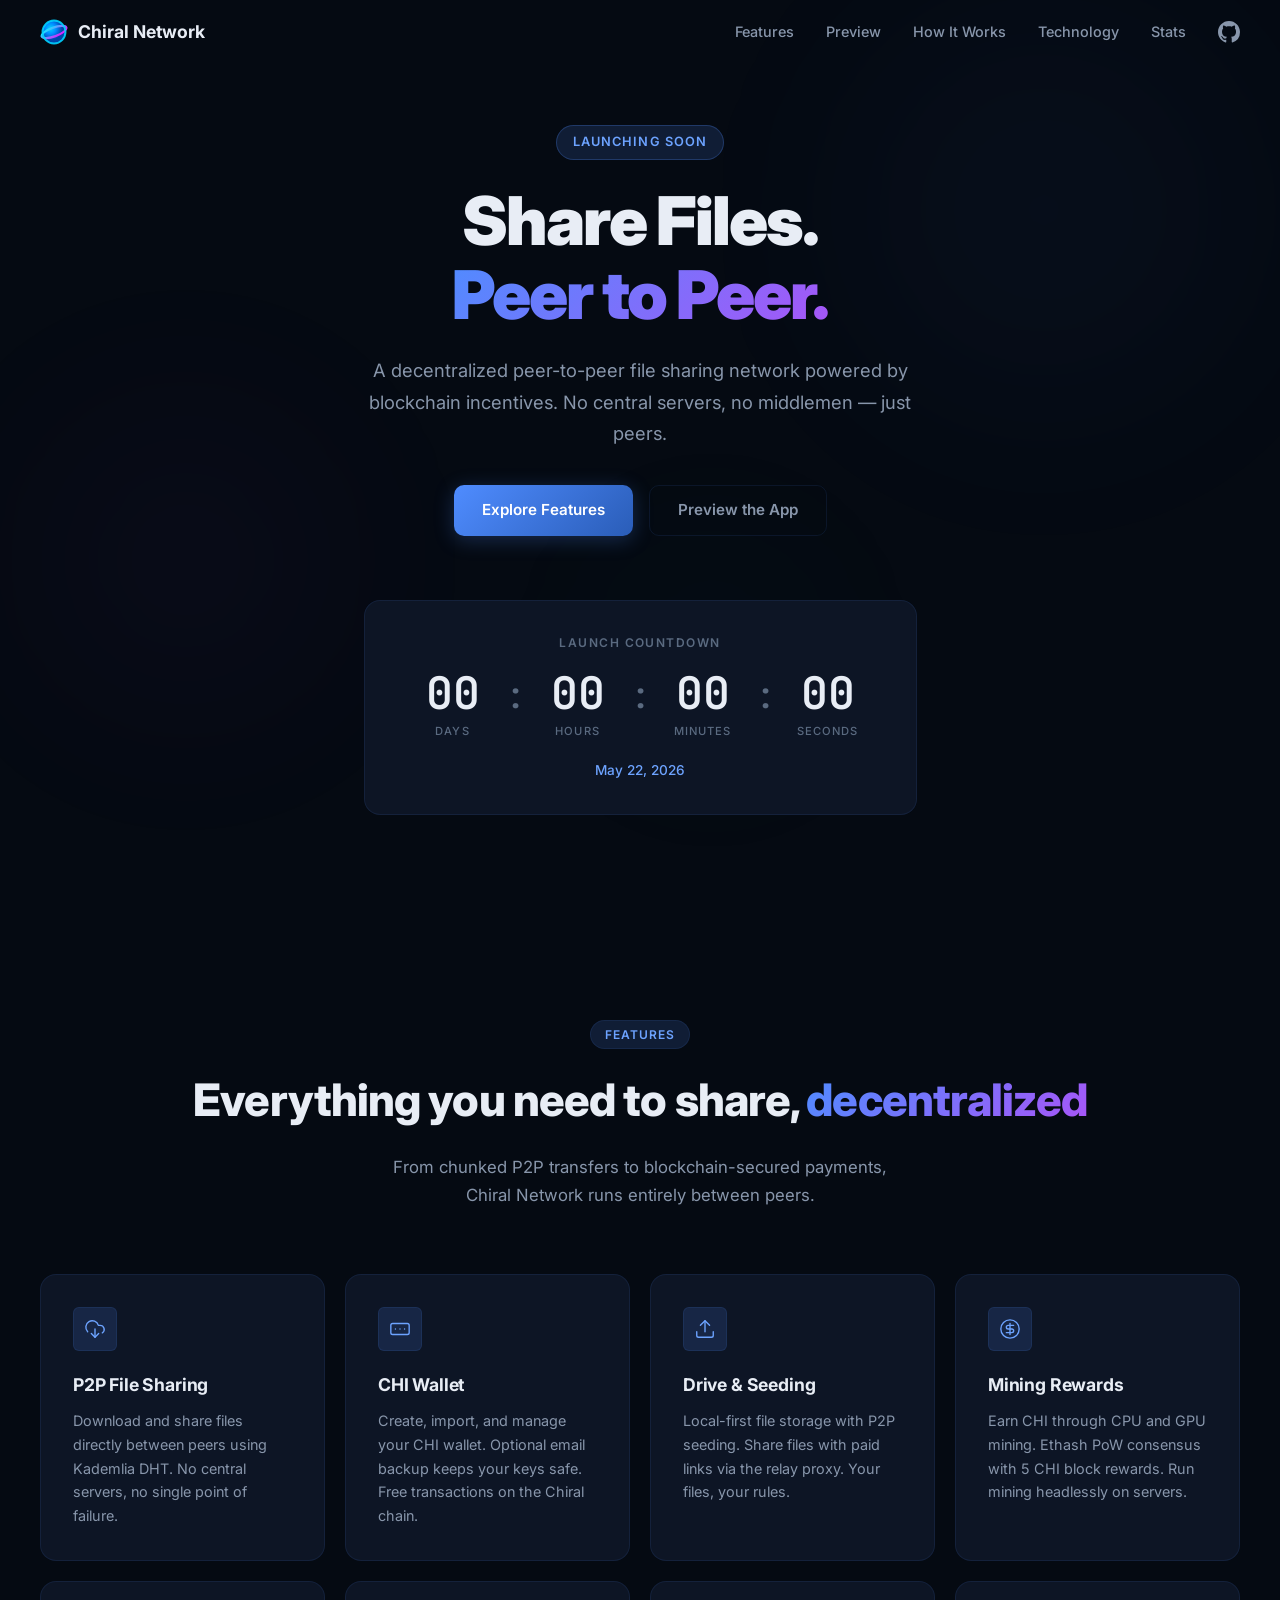
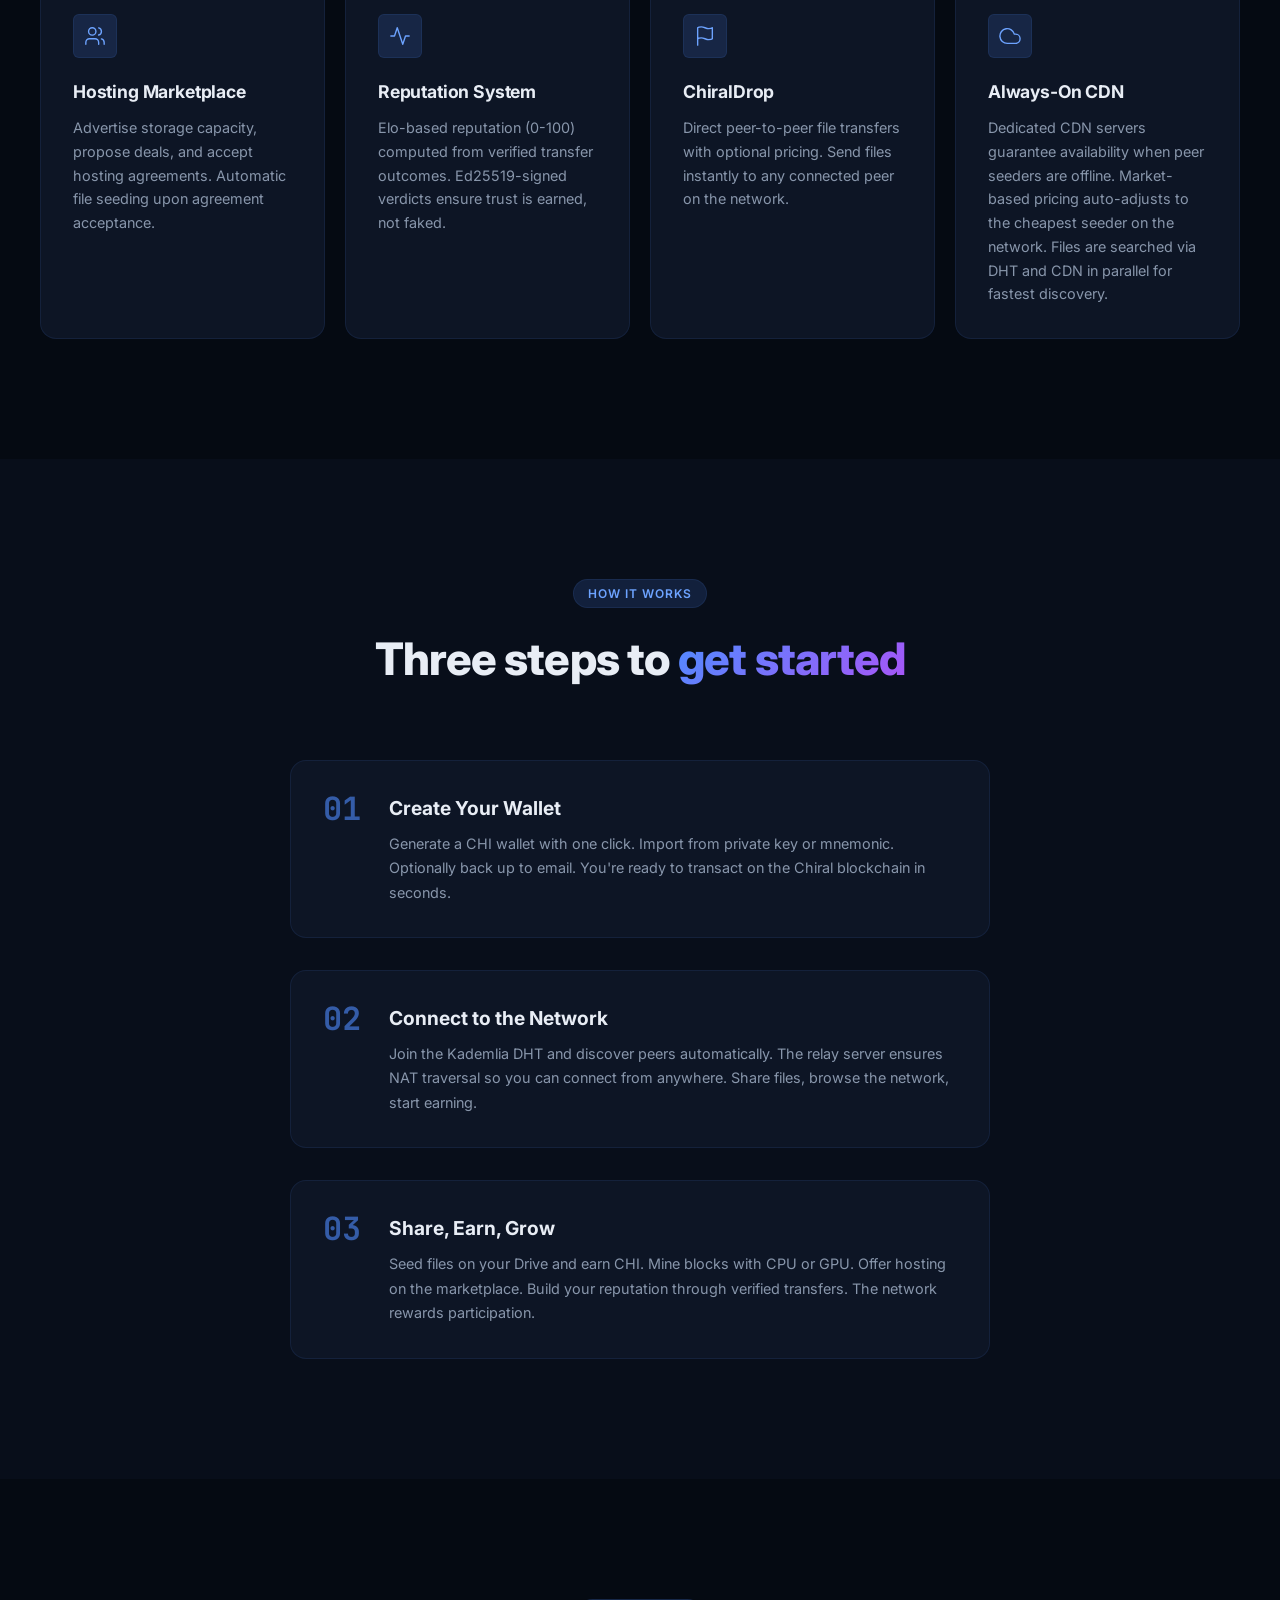
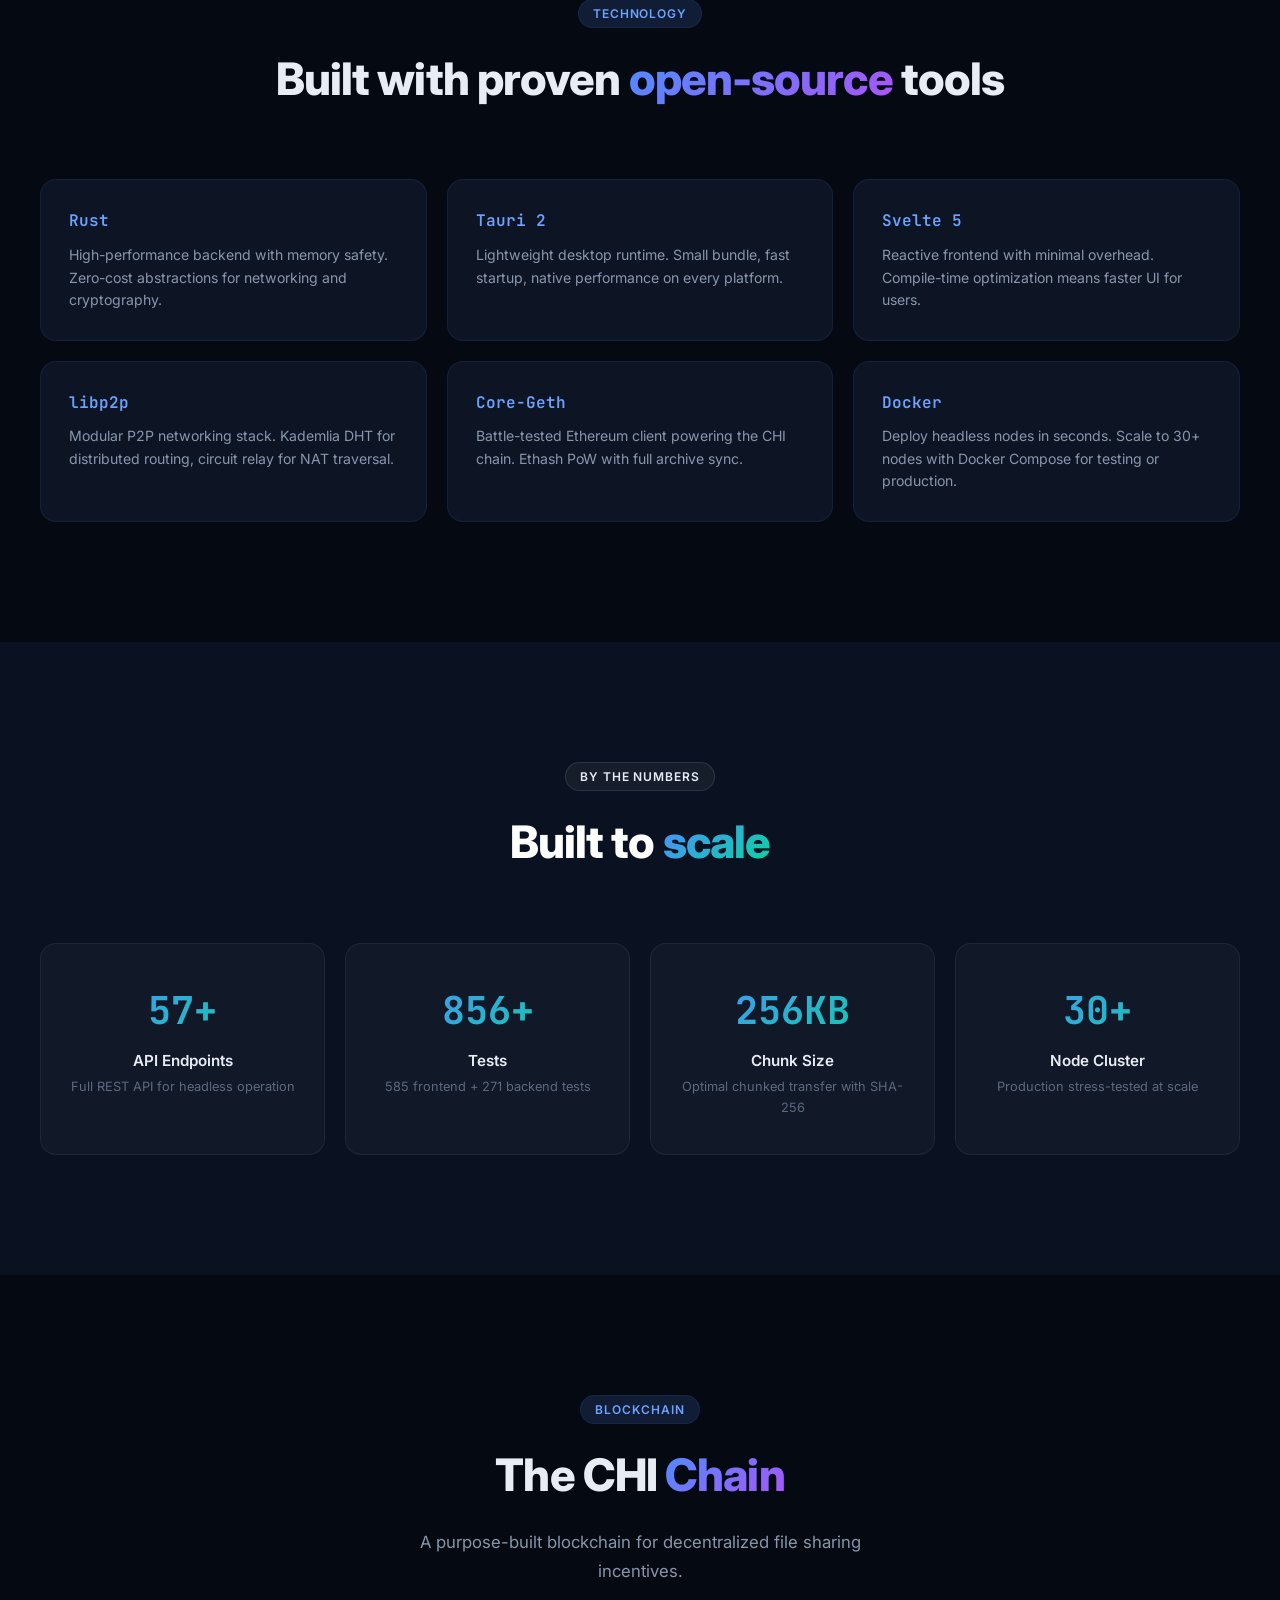
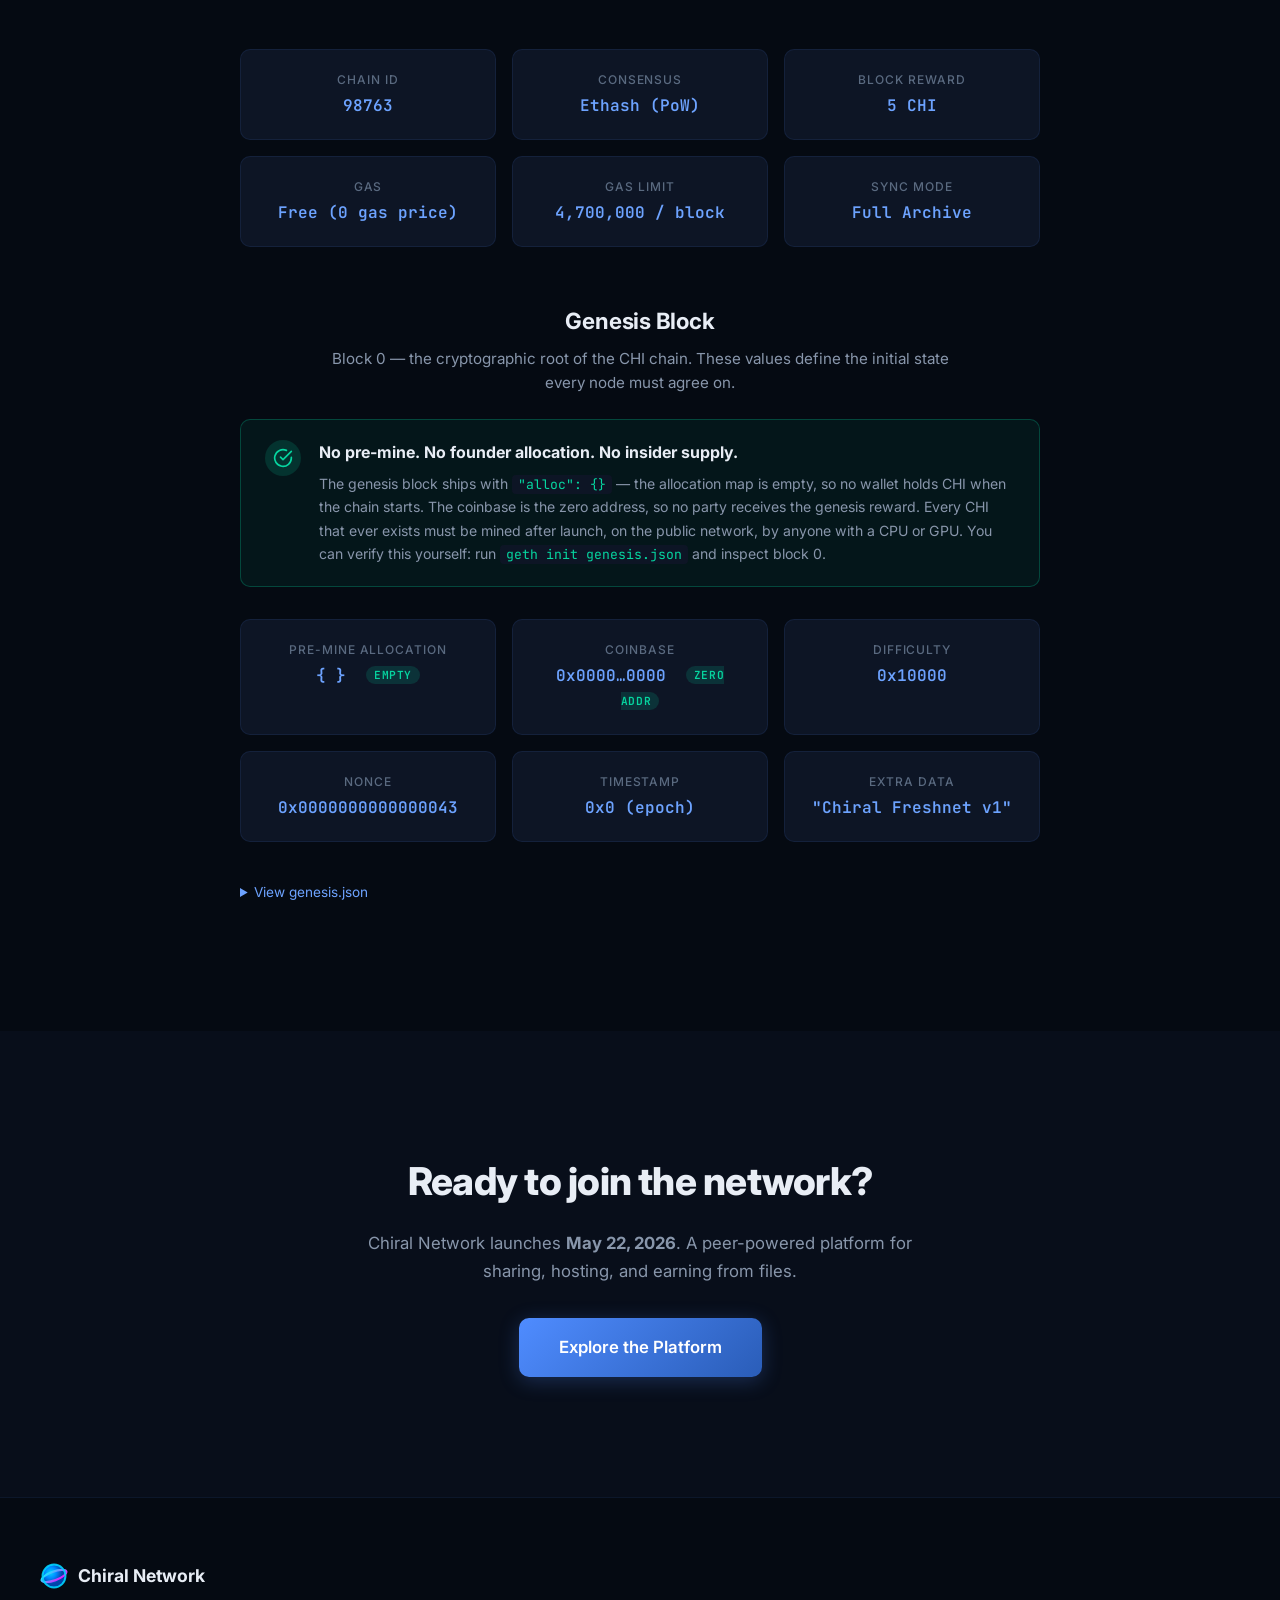
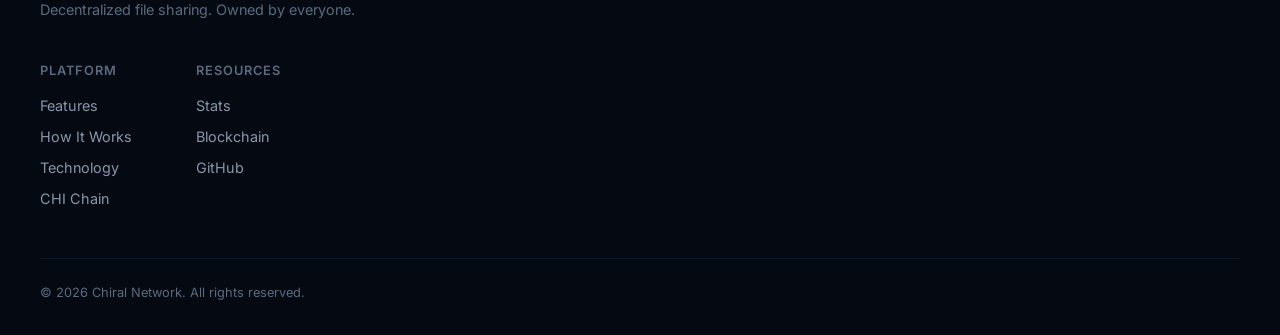
==== commit f700e149: "feat: emphasize no-pre-mine guarantee in genesis section Add a green callout and reorder genesis-blo" ====
--- a/index.html
+++ b/index.html
@@ -319,7 +319,29 @@
         <h3 class="genesis-title">Genesis Block</h3>
         <p class="genesis-subtitle">Block 0 — the cryptographic root of the CHI chain. These values define the initial state every node must agree on.</p>
       </div>
+
+      <div class="no-premine-callout">
+        <div class="no-premine-icon">
+          <svg viewBox="0 0 24 24" fill="none" stroke="currentColor" stroke-width="2" stroke-linecap="round" stroke-linejoin="round">
+            <path d="M22 11.08V12a10 10 0 1 1-5.93-9.14"/>
+            <polyline points="22 4 12 14.01 9 11.01"/>
+          </svg>
+        </div>
+        <div class="no-premine-text">
+          <h4>No pre-mine. No founder allocation. No insider supply.</h4>
+          <p>The genesis block ships with <code>"alloc": {}</code> — the allocation map is empty, so no wallet holds CHI when the chain starts. The coinbase is the zero address, so no party receives the genesis reward. Every CHI that ever exists must be mined after launch, on the public network, by anyone with a CPU or GPU. You can verify this yourself: run <code>geth init genesis.json</code> and inspect block 0.</p>
+        </div>
+      </div>
+
       <div class="chain-specs">
+        <div class="chain-spec chain-spec-highlight">
+          <span class="chain-spec-label">Pre-mine Allocation</span>
+          <span class="chain-spec-value">{ } &nbsp;<span class="chain-spec-note">empty</span></span>
+        </div>
+        <div class="chain-spec chain-spec-highlight">
+          <span class="chain-spec-label">Coinbase</span>
+          <span class="chain-spec-value">0x0000…0000 &nbsp;<span class="chain-spec-note">zero addr</span></span>
+        </div>
         <div class="chain-spec">
           <span class="chain-spec-label">Difficulty</span>
           <span class="chain-spec-value">0x10000</span>
@@ -331,14 +353,6 @@
         <div class="chain-spec">
           <span class="chain-spec-label">Timestamp</span>
           <span class="chain-spec-value">0x0 (epoch)</span>
-        </div>
-        <div class="chain-spec">
-          <span class="chain-spec-label">Coinbase</span>
-          <span class="chain-spec-value">0x0000…0000</span>
-        </div>
-        <div class="chain-spec">
-          <span class="chain-spec-label">Pre-mine</span>
-          <span class="chain-spec-value">None</span>
         </div>
         <div class="chain-spec">
           <span class="chain-spec-label">Extra Data</span>
@@ -353,8 +367,8 @@
     "chainId": 98763,
     "ethash": {}
   },
-  "alloc": {},
-  "coinbase": "0x0000000000000000000000000000000000000000",
+  <span class="genesis-highlight">"alloc": {},</span>
+  <span class="genesis-highlight">"coinbase": "0x0000000000000000000000000000000000000000",</span>
   "difficulty": "0x10000",
   "extraData": "0x43686972616c2046726573686e65742076310000000000000000000000000000",
   "gasLimit": "0x47b760",
--- a/style.css
+++ b/style.css
@@ -67,6 +67,81 @@
 .genesis-json pre code {
   color: var(--text-primary);
   font-family: inherit;
+}
+
+.genesis-highlight {
+  display: inline;
+  background: rgba(6, 214, 160, 0.12);
+  color: var(--gradient-3);
+  border-radius: 4px;
+  padding: 1px 4px;
+}
+
+.no-premine-callout {
+  max-width: 800px;
+  margin: 0 auto 32px;
+  display: flex;
+  gap: 18px;
+  align-items: flex-start;
+  padding: 20px 24px;
+  background: rgba(6, 214, 160, 0.06);
+  border: 1px solid rgba(6, 214, 160, 0.25);
+  border-radius: var(--radius-sm);
+}
+
+.no-premine-icon {
+  flex-shrink: 0;
+  width: 36px;
+  height: 36px;
+  display: flex;
+  align-items: center;
+  justify-content: center;
+  border-radius: 999px;
+  background: rgba(6, 214, 160, 0.15);
+  color: var(--gradient-3);
+}
+
+.no-premine-icon svg { width: 20px; height: 20px; }
+
+.no-premine-text h4 {
+  font-size: 1rem;
+  font-weight: 700;
+  color: var(--text-primary);
+  margin-bottom: 6px;
+}
+
+.no-premine-text p {
+  font-size: 0.88rem;
+  color: var(--text-secondary);
+  line-height: 1.65;
+}
+
+.no-premine-text code {
+  font-family: var(--font-mono);
+  font-size: 0.82rem;
+  background: var(--bg-card);
+  padding: 1px 6px;
+  border-radius: 4px;
+  color: var(--gradient-3);
+}
+
+.chain-spec-highlight {
+  background: rgba(6, 214, 160, 0.06);
+  border: 1px solid rgba(6, 214, 160, 0.25);
+  border-radius: var(--radius-sm);
+  padding: 12px 16px;
+}
+
+.chain-spec-note {
+  font-size: 0.7rem;
+  font-weight: 600;
+  text-transform: uppercase;
+  letter-spacing: 0.05em;
+  color: var(--gradient-3);
+  background: rgba(6, 214, 160, 0.15);
+  padding: 2px 8px;
+  border-radius: 999px;
+  vertical-align: middle;
 }
 
 :root {
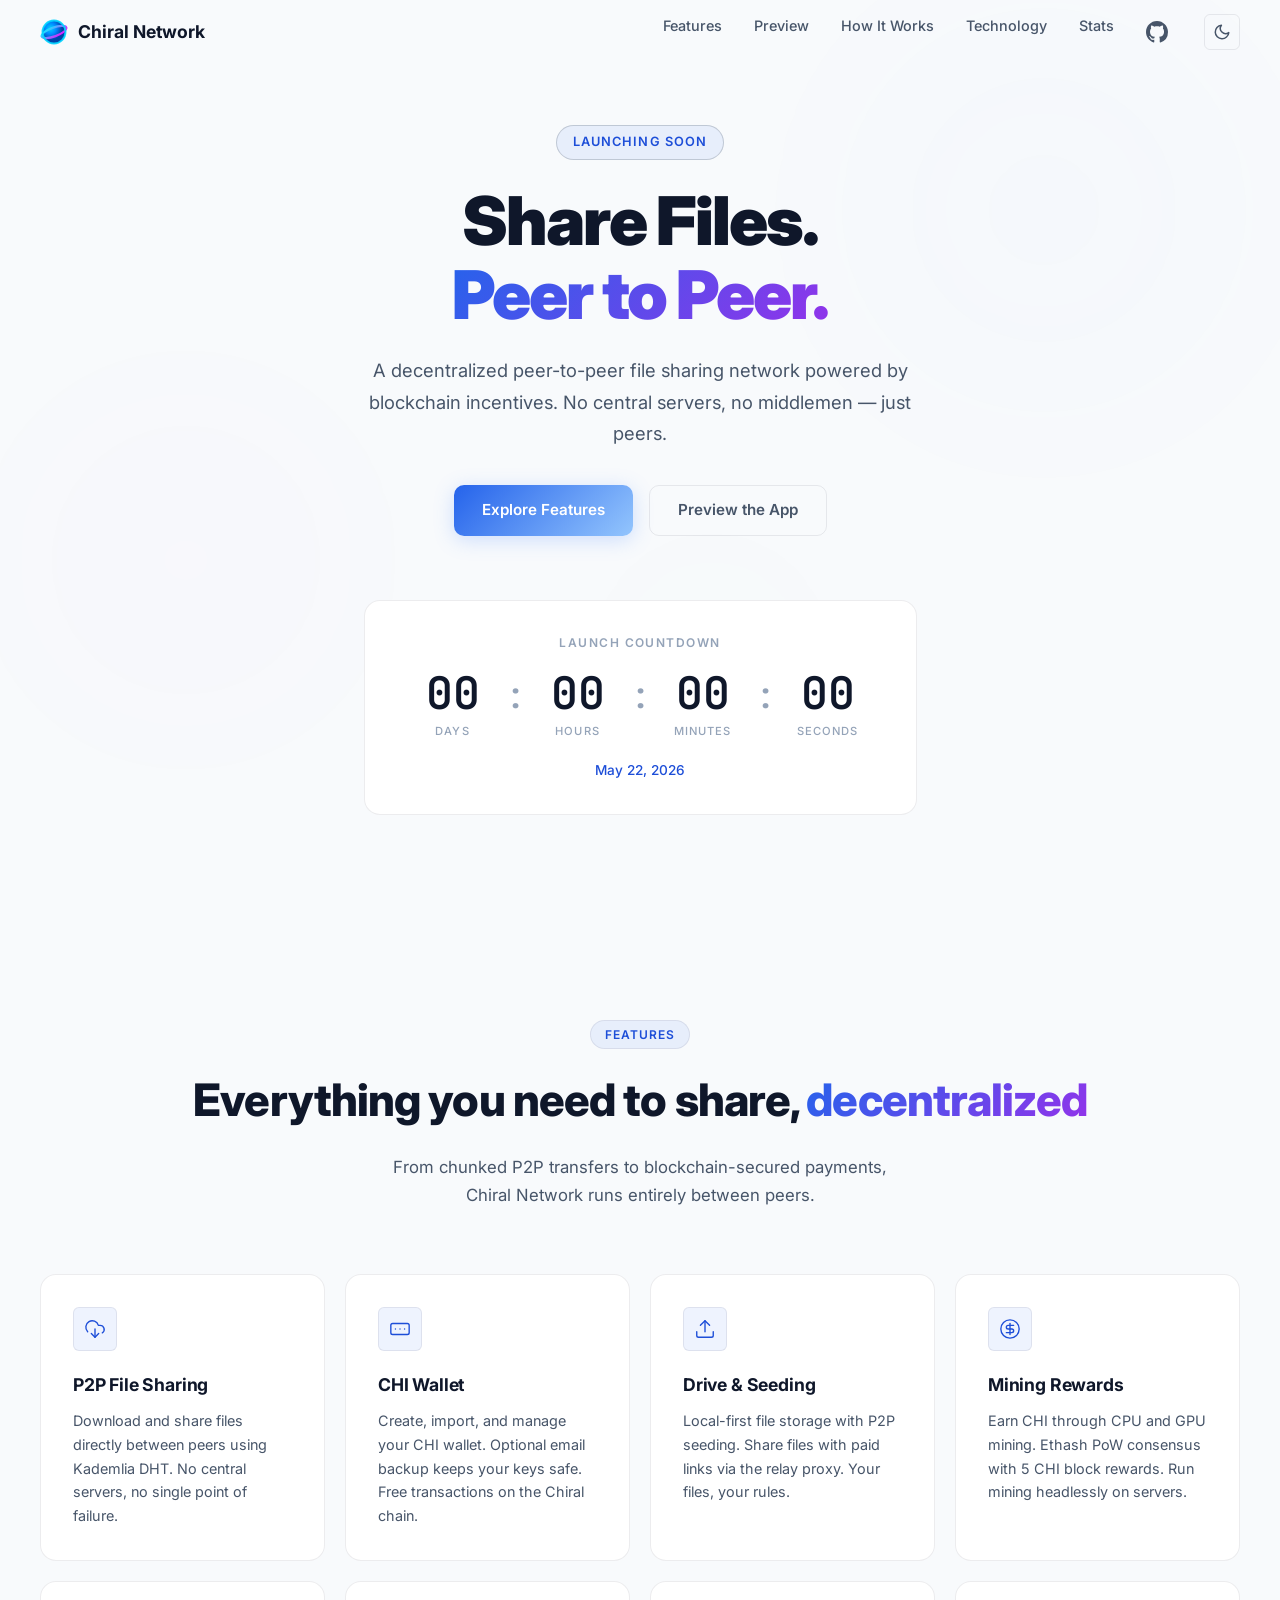
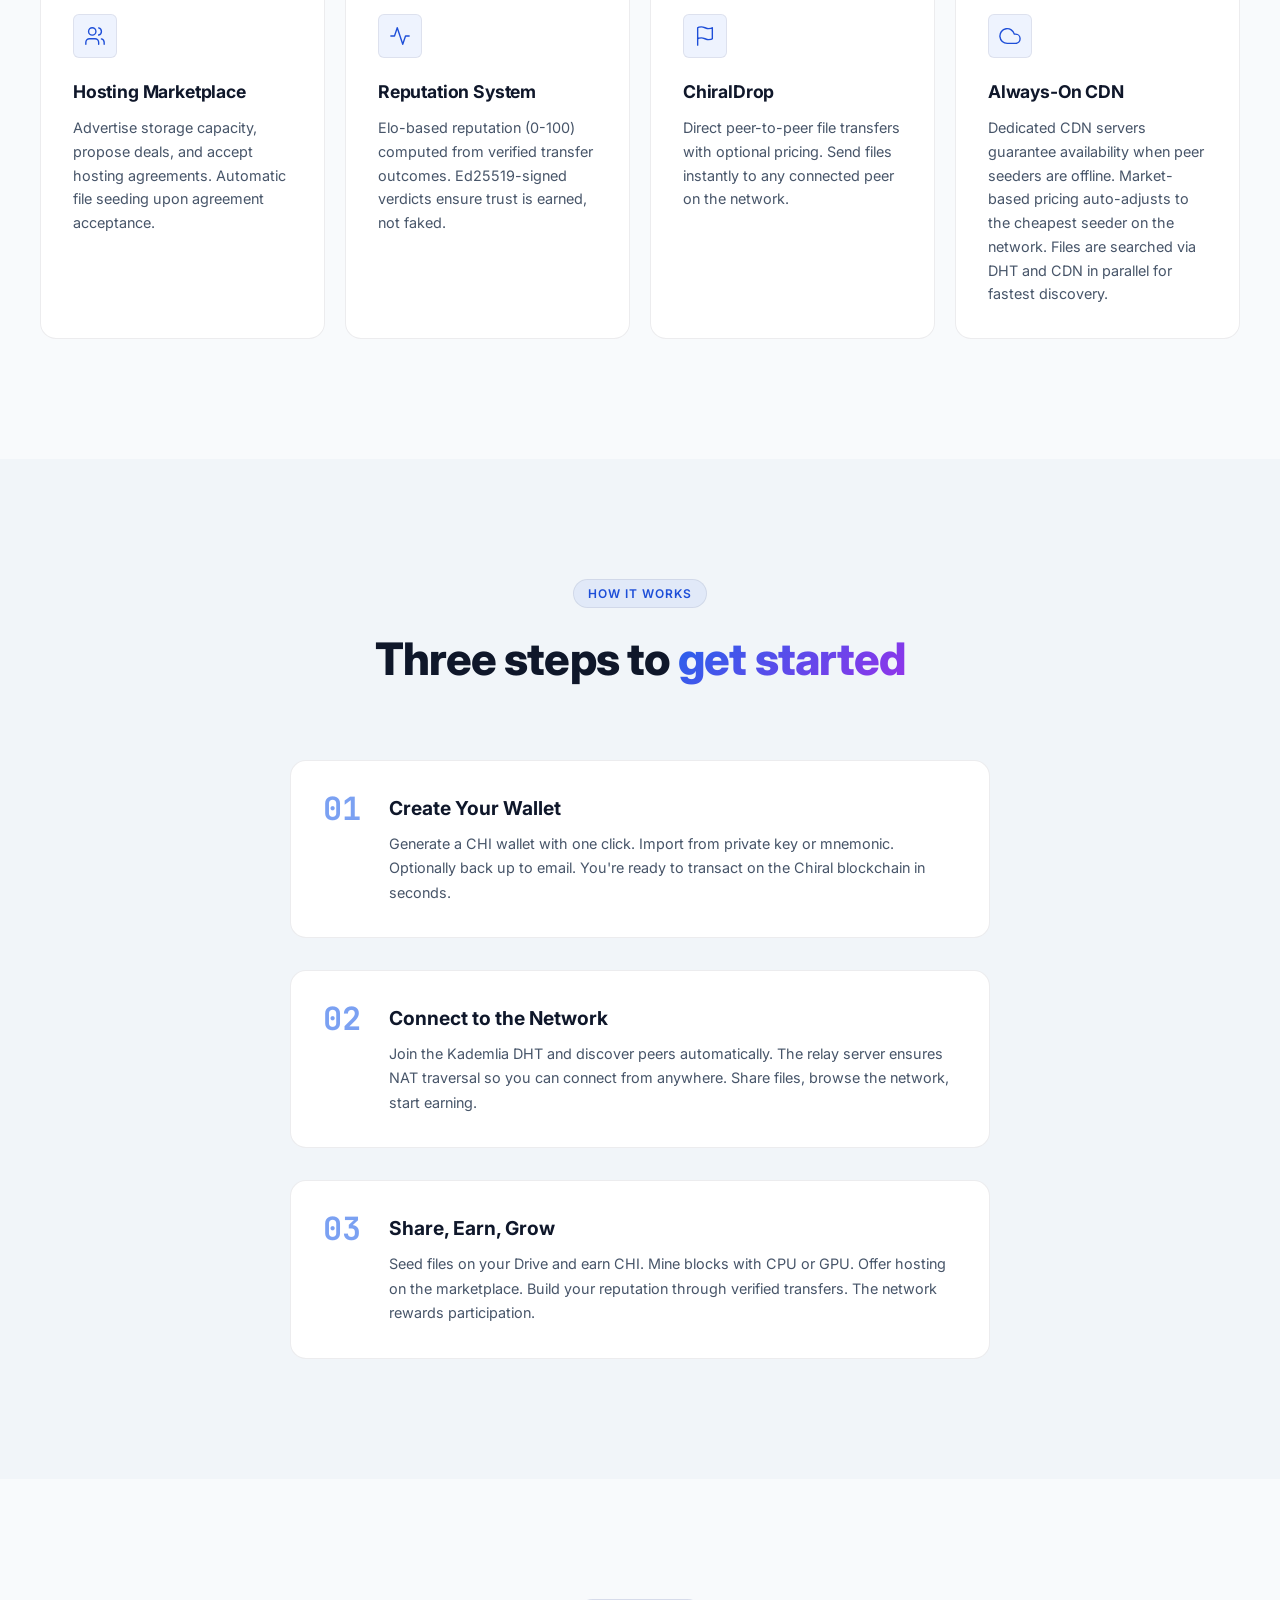
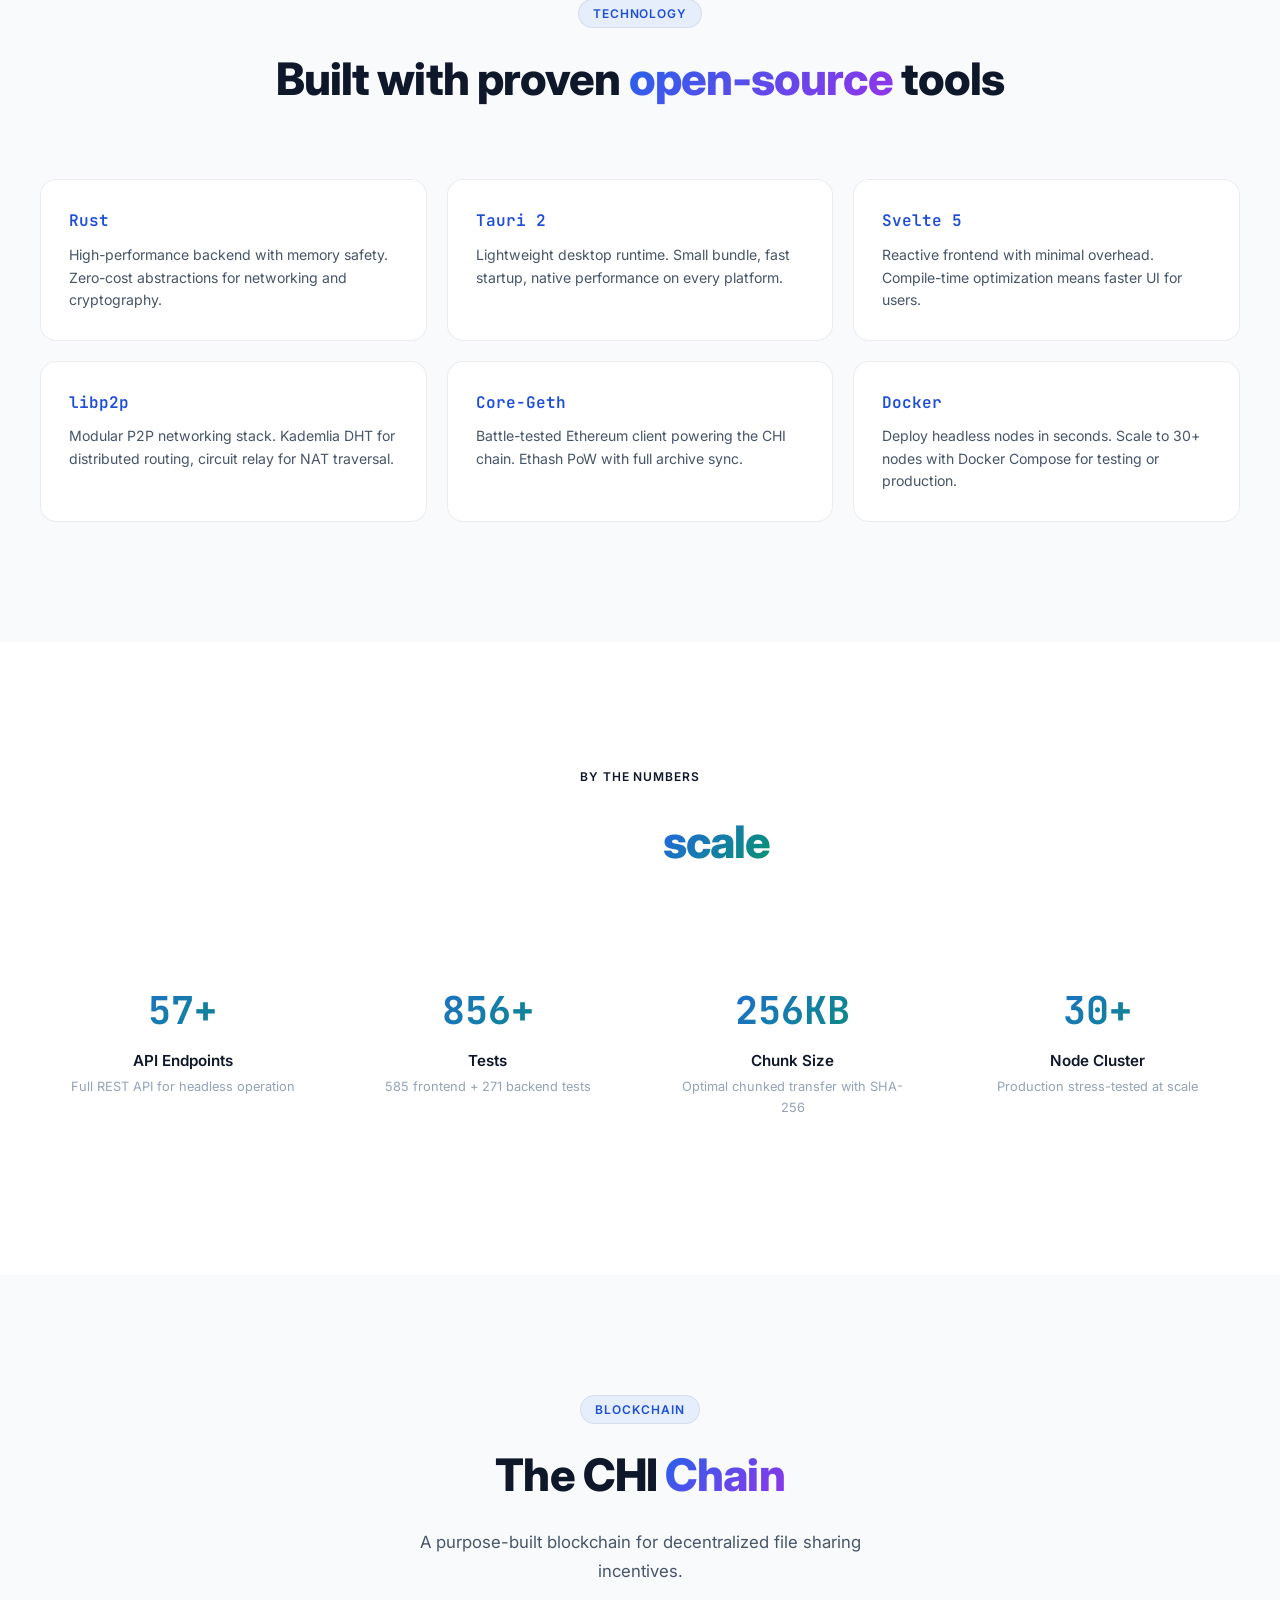
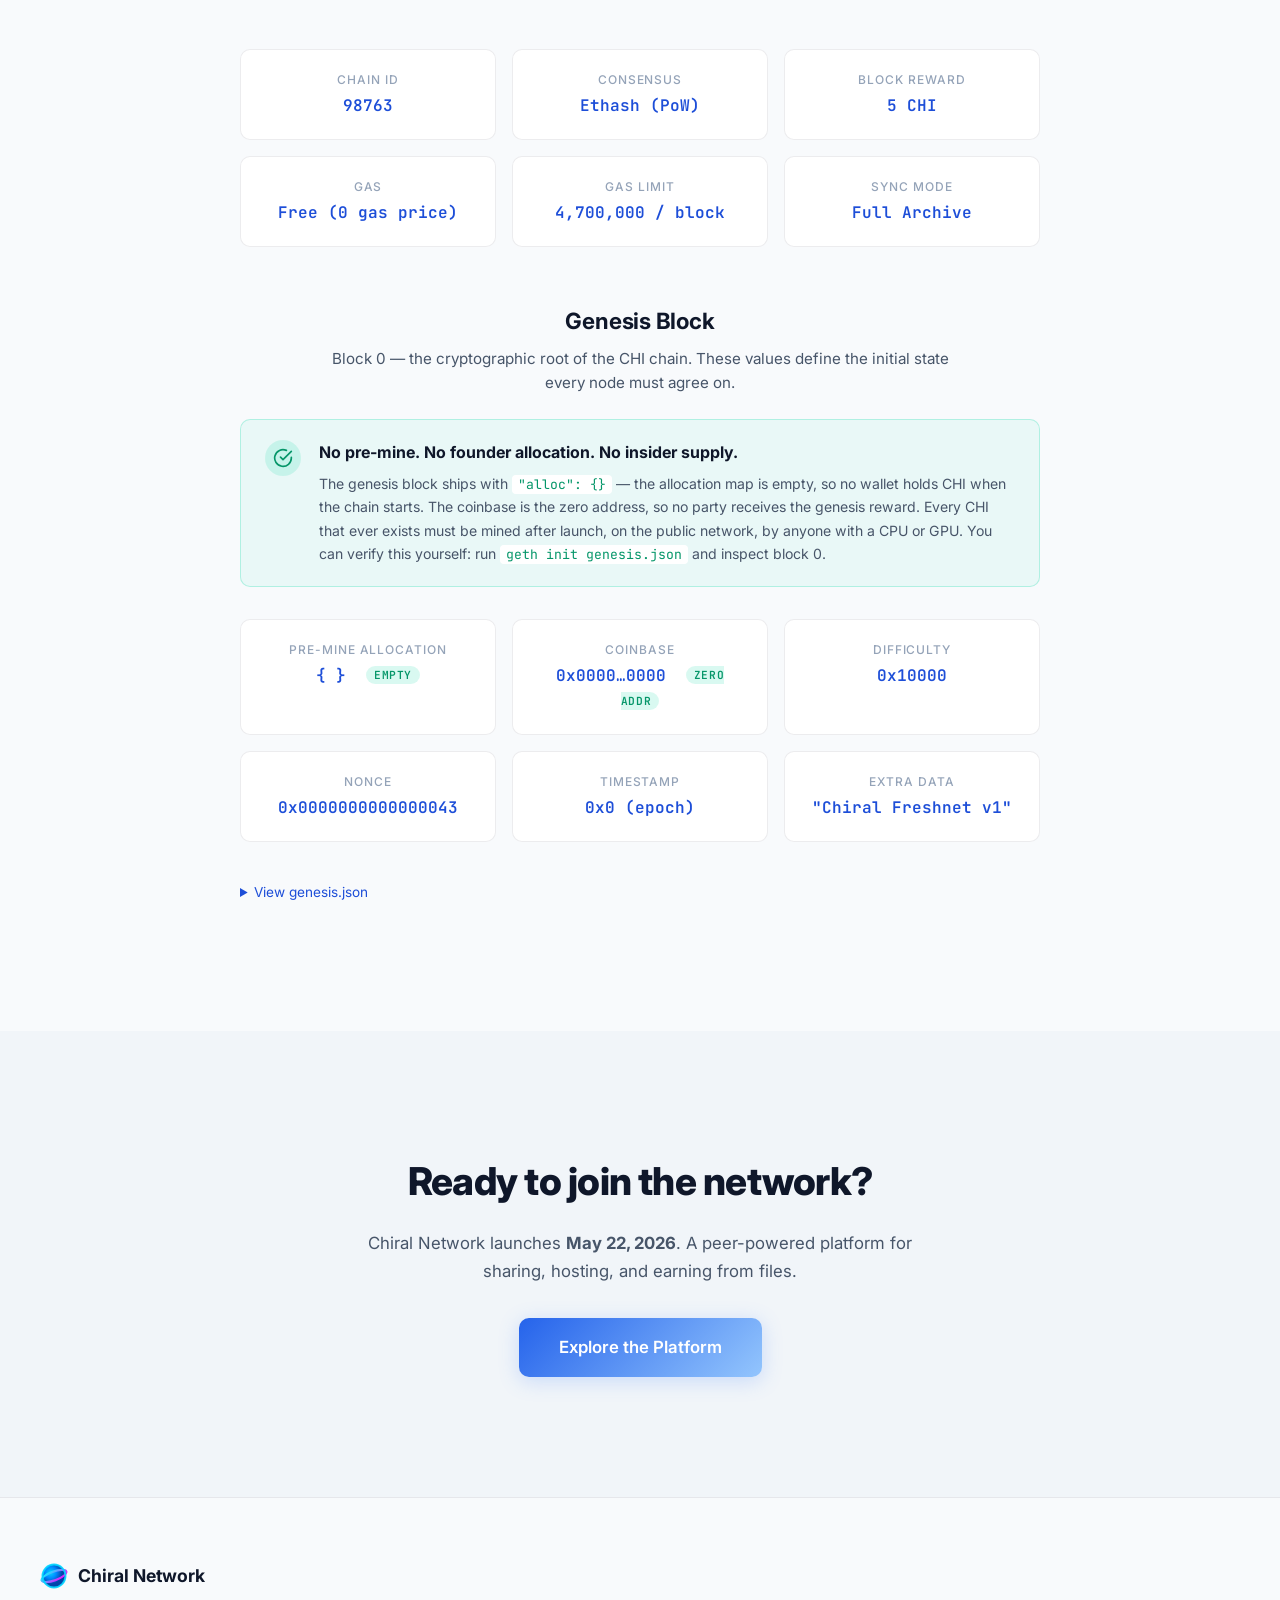
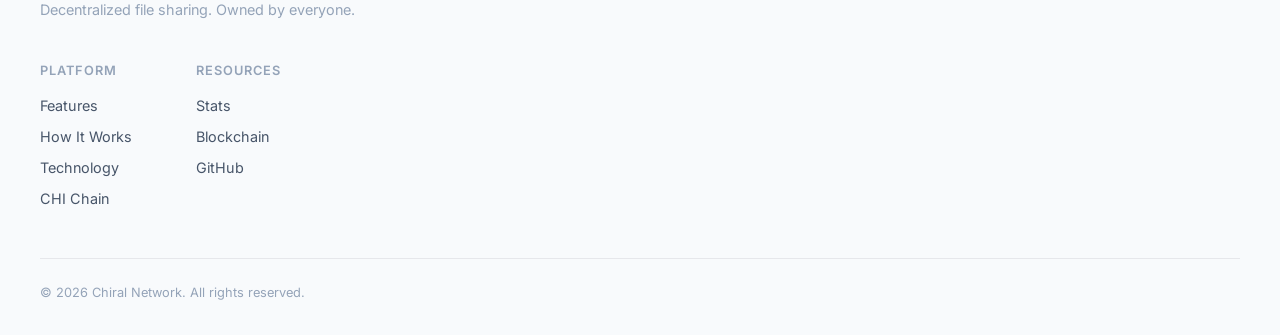
==== commit add7a282: "feat: light mode with theme toggle Define a [data-theme="light"] palette overriding every CSS variab" ====
--- a/index.html
+++ b/index.html
@@ -10,6 +10,16 @@
   <link href="https://fonts.googleapis.com/css2?family=Inter:wght@300;400;500;600;700;800;900&family=JetBrains+Mono:wght@400;500;600&display=swap" rel="stylesheet">
   <link rel="icon" type="image/svg+xml" href="logo.svg">
   <link rel="stylesheet" href="style.css">
+  <script>
+    (function () {
+      try {
+        var saved = localStorage.getItem('chiral-theme');
+        var prefersLight = window.matchMedia && window.matchMedia('(prefers-color-scheme: light)').matches;
+        var theme = saved || (prefersLight ? 'light' : 'dark');
+        if (theme === 'light') document.documentElement.setAttribute('data-theme', 'light');
+      } catch (_) {}
+    })();
+  </script>
 </head>
 <body>
   <!-- Ambient background -->
@@ -35,6 +45,10 @@
         <a href="https://github.com/chiral-network/chiral-network" target="_blank" rel="noopener" class="nav-github" aria-label="GitHub">
           <svg viewBox="0 0 24 24" fill="currentColor"><path d="M12 0C5.37 0 0 5.37 0 12c0 5.31 3.435 9.795 8.205 11.385.6.105.825-.255.825-.57 0-.285-.015-1.23-.015-2.235-3.015.555-3.795-.735-4.035-1.41-.135-.345-.72-1.41-1.23-1.695-.42-.225-1.02-.78-.015-.795.945-.015 1.62.87 1.845 1.23 1.08 1.815 2.805 1.305 3.495.99.105-.78.42-1.305.765-1.605-2.67-.3-5.46-1.335-5.46-5.925 0-1.305.465-2.385 1.23-3.225-.12-.3-.54-1.53.12-3.18 0 0 1.005-.315 3.3 1.23.96-.27 1.98-.405 3-.405s2.04.135 3 .405c2.295-1.56 3.3-1.23 3.3-1.23.66 1.65.24 2.88.12 3.18.765.84 1.23 1.905 1.23 3.225 0 4.605-2.805 5.625-5.475 5.925.435.375.81 1.095.81 2.22 0 1.605-.015 2.895-.015 3.3 0 .315.225.69.825.57A12.02 12.02 0 0 0 24 12c0-6.63-5.37-12-12-12z"/></svg>
         </a>
+        <button id="theme-toggle" class="theme-toggle" aria-label="Toggle theme">
+          <svg class="icon-sun" viewBox="0 0 24 24" fill="none" stroke="currentColor" stroke-width="2" stroke-linecap="round" stroke-linejoin="round"><circle cx="12" cy="12" r="4"/><path d="M12 2v2M12 20v2M4.93 4.93l1.41 1.41M17.66 17.66l1.41 1.41M2 12h2M20 12h2M4.93 19.07l1.41-1.41M17.66 6.34l1.41-1.41"/></svg>
+          <svg class="icon-moon" viewBox="0 0 24 24" fill="none" stroke="currentColor" stroke-width="2" stroke-linecap="round" stroke-linejoin="round"><path d="M21 12.79A9 9 0 1 1 11.21 3 7 7 0 0 0 21 12.79z"/></svg>
+        </button>
       </div>
     </div>
   </nav>
--- a/style.css
+++ b/style.css
@@ -10,6 +10,45 @@
 
 [hidden] {
   display: none !important;
+}
+
+/* ============================================
+   Theme toggle
+   ============================================ */
+
+.theme-toggle {
+  background: transparent;
+  border: 1px solid var(--border);
+  border-radius: var(--radius-xs);
+  width: 36px;
+  height: 36px;
+  display: inline-flex;
+  align-items: center;
+  justify-content: center;
+  color: var(--text-secondary);
+  cursor: pointer;
+  margin-left: 4px;
+  transition: all 0.2s;
+}
+
+.theme-toggle:hover {
+  color: var(--text-primary);
+  border-color: var(--border-hover);
+  background: var(--accent-glow);
+}
+
+.theme-toggle svg {
+  width: 18px;
+  height: 18px;
+}
+
+[data-theme="light"] .theme-toggle .icon-sun,
+.theme-toggle .icon-moon {
+  display: none;
+}
+
+[data-theme="light"] .theme-toggle .icon-moon {
+  display: block;
 }
 
 .genesis-header {
@@ -162,11 +201,39 @@
   --gradient-3: #06d6a0;
   --border: rgba(79, 140, 255, 0.1);
   --border-hover: rgba(79, 140, 255, 0.25);
+  --nav-scrolled-bg: rgba(5, 10, 18, 0.85);
+  --orb-opacity: 0.4;
+  --shadow-strong: 0 20px 60px rgba(0, 0, 0, 0.4);
   --radius: 16px;
   --radius-sm: 10px;
   --radius-xs: 6px;
   --font-sans: 'Inter', -apple-system, BlinkMacSystemFont, sans-serif;
   --font-mono: 'JetBrains Mono', monospace;
+  color-scheme: dark;
+}
+
+[data-theme="light"] {
+  --bg-primary: #f8fafc;
+  --bg-secondary: #ffffff;
+  --bg-card: #ffffff;
+  --bg-card-hover: #f1f5f9;
+  --bg-alt: #f1f5f9;
+  --text-primary: #0f172a;
+  --text-secondary: #475569;
+  --text-tertiary: #94a3b8;
+  --accent: #2563eb;
+  --accent-bright: #1d4ed8;
+  --accent-dim: #93c5fd;
+  --accent-glow: rgba(37, 99, 235, 0.08);
+  --gradient-1: #2563eb;
+  --gradient-2: #9333ea;
+  --gradient-3: #059669;
+  --border: rgba(15, 23, 42, 0.08);
+  --border-hover: rgba(15, 23, 42, 0.18);
+  --nav-scrolled-bg: rgba(255, 255, 255, 0.85);
+  --orb-opacity: 0.18;
+  --shadow-strong: 0 20px 60px rgba(15, 23, 42, 0.08);
+  color-scheme: light;
 }
 
 html {
@@ -199,7 +266,7 @@
   position: absolute;
   border-radius: 50%;
   filter: blur(100px);
-  opacity: 0.4;
+  opacity: var(--orb-opacity);
 }
 
 .orb-1 {
@@ -262,7 +329,7 @@
 }
 
 .nav.scrolled {
-  background: rgba(5, 10, 18, 0.85);
+  background: var(--nav-scrolled-bg);
   backdrop-filter: blur(20px);
   border-bottom: 1px solid var(--border);
 }
